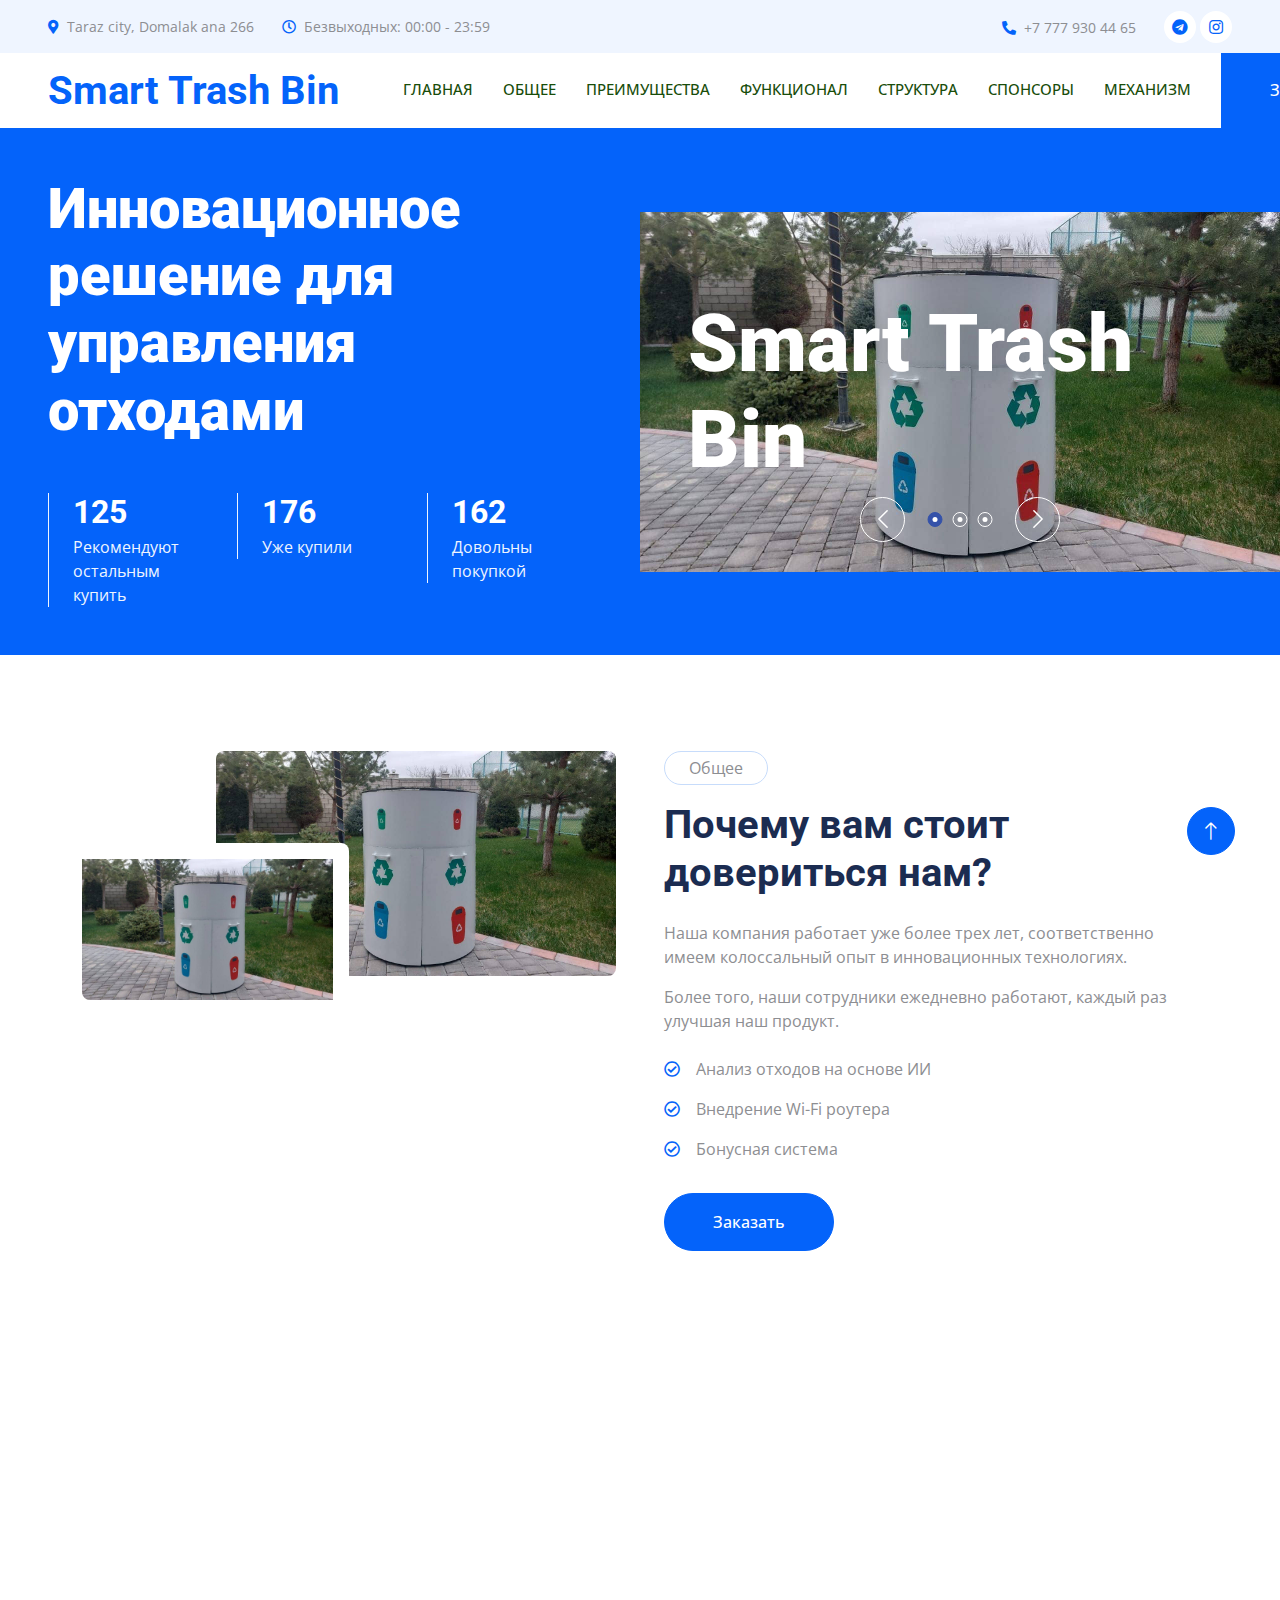
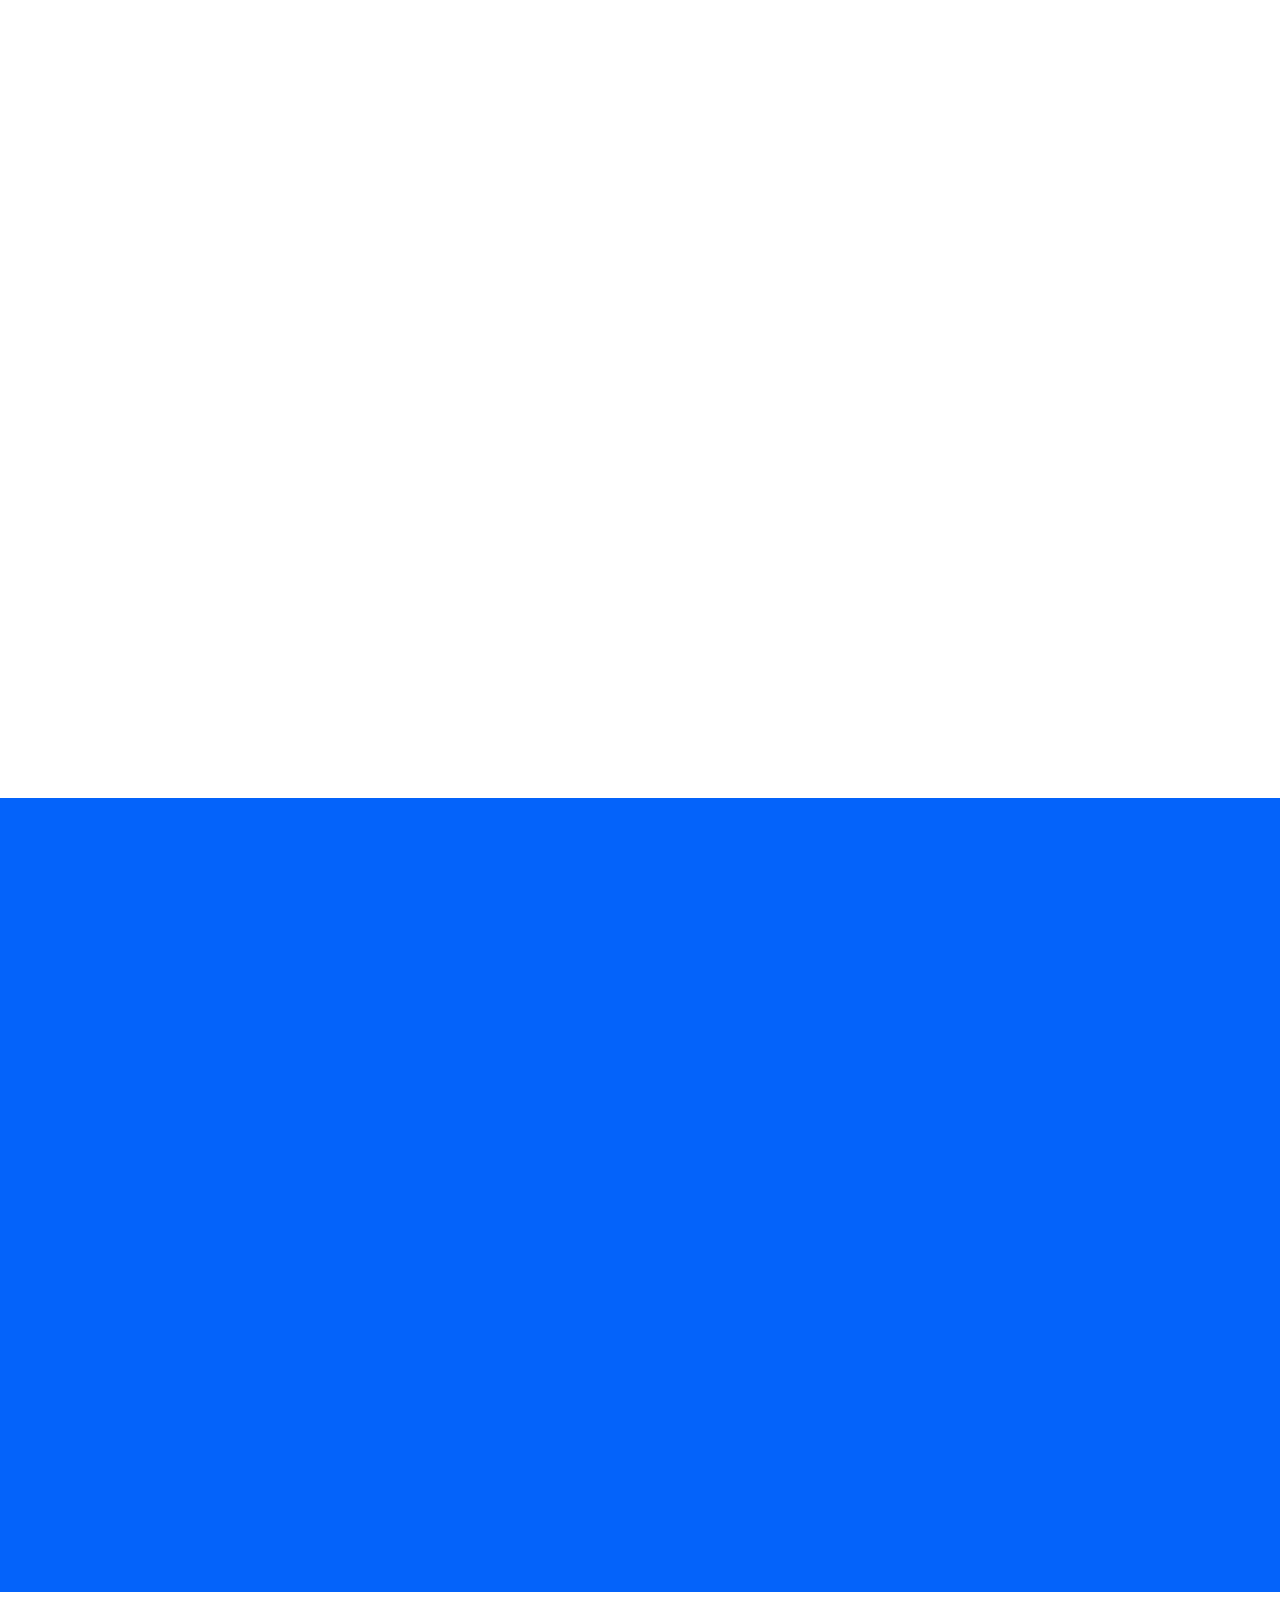
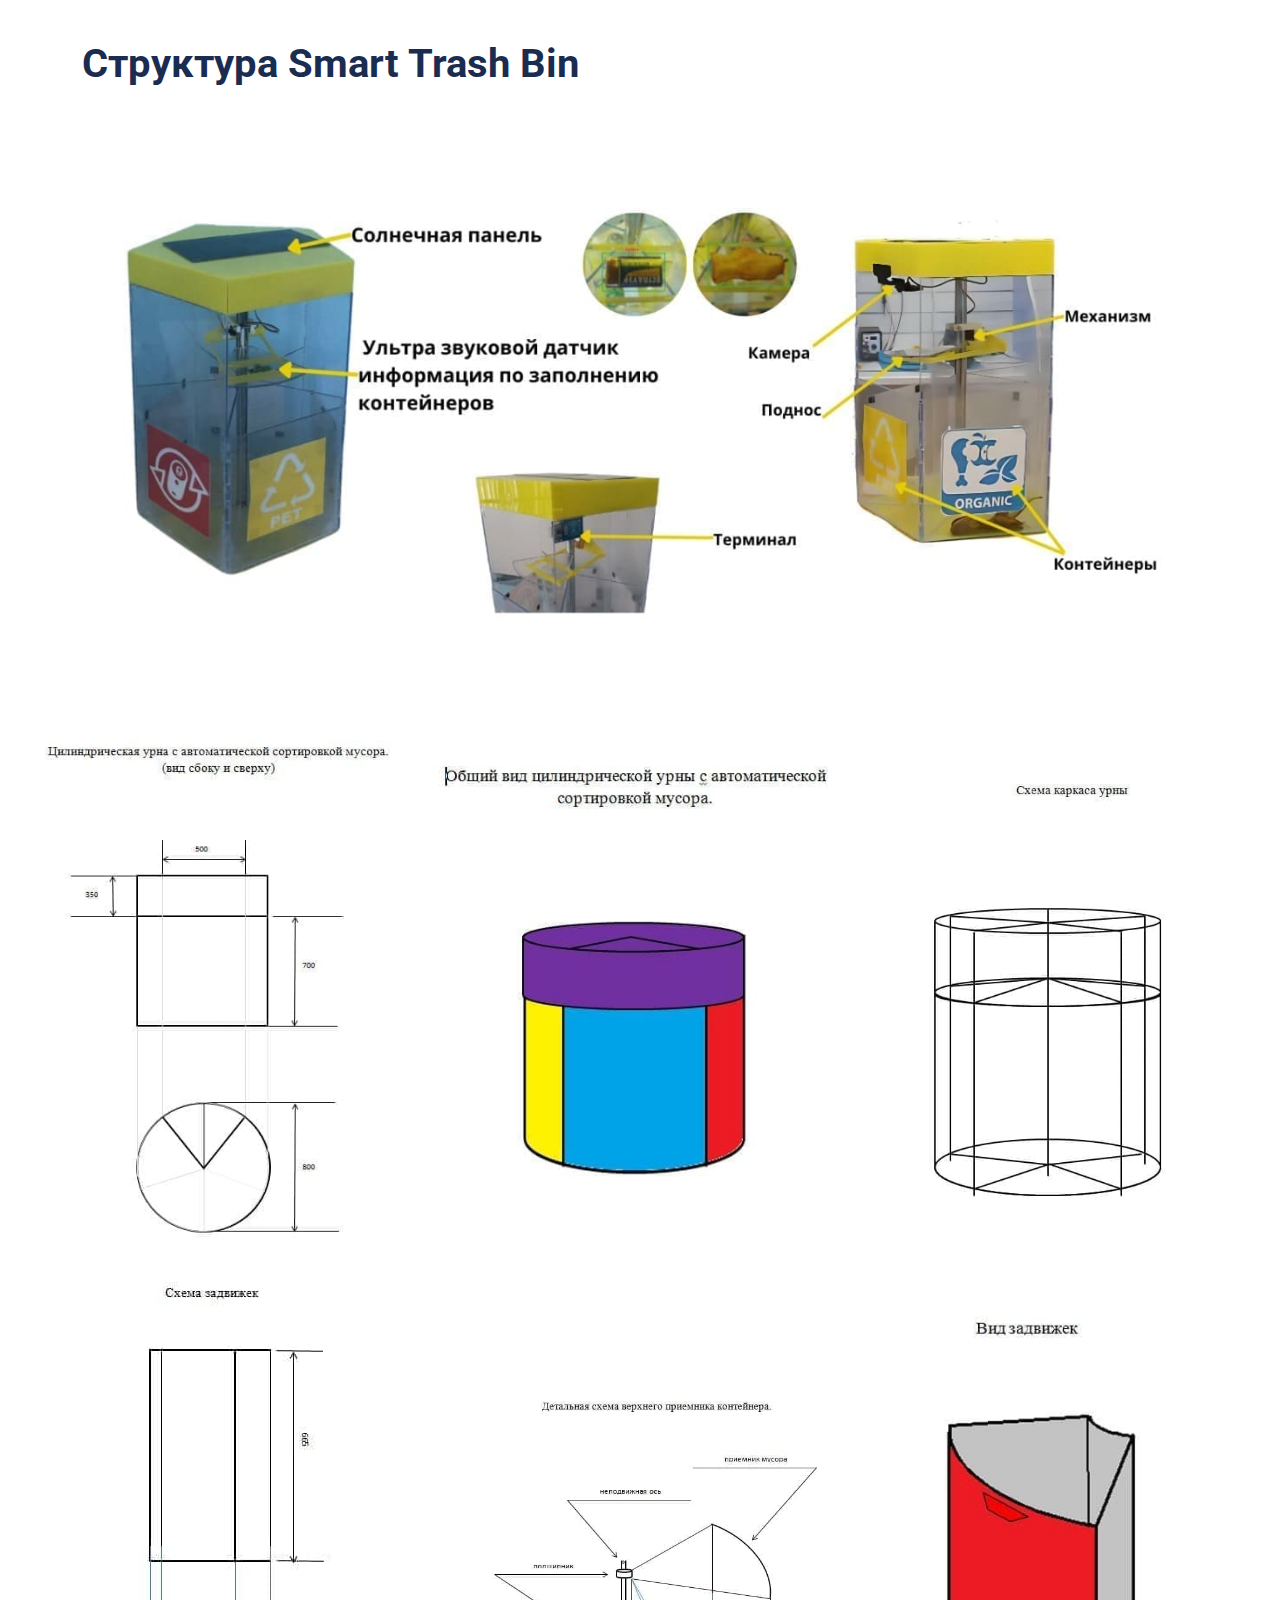
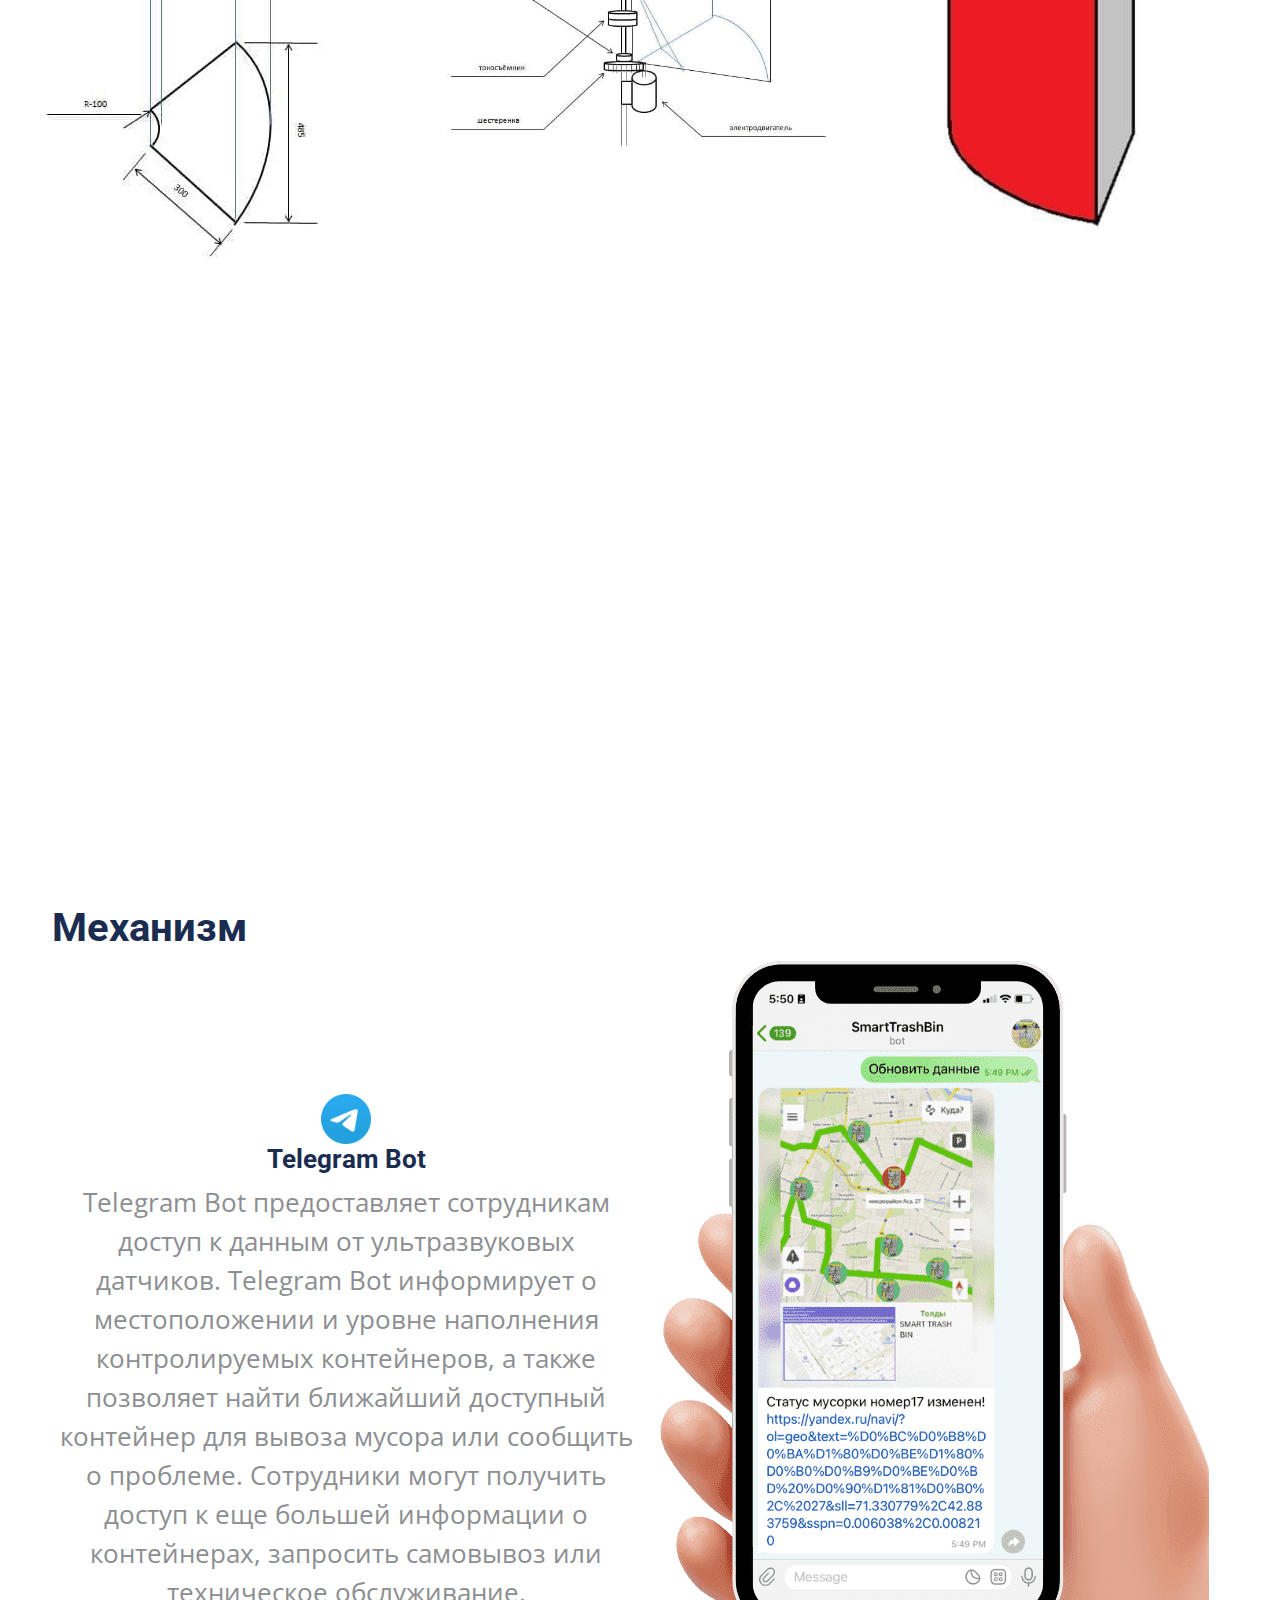
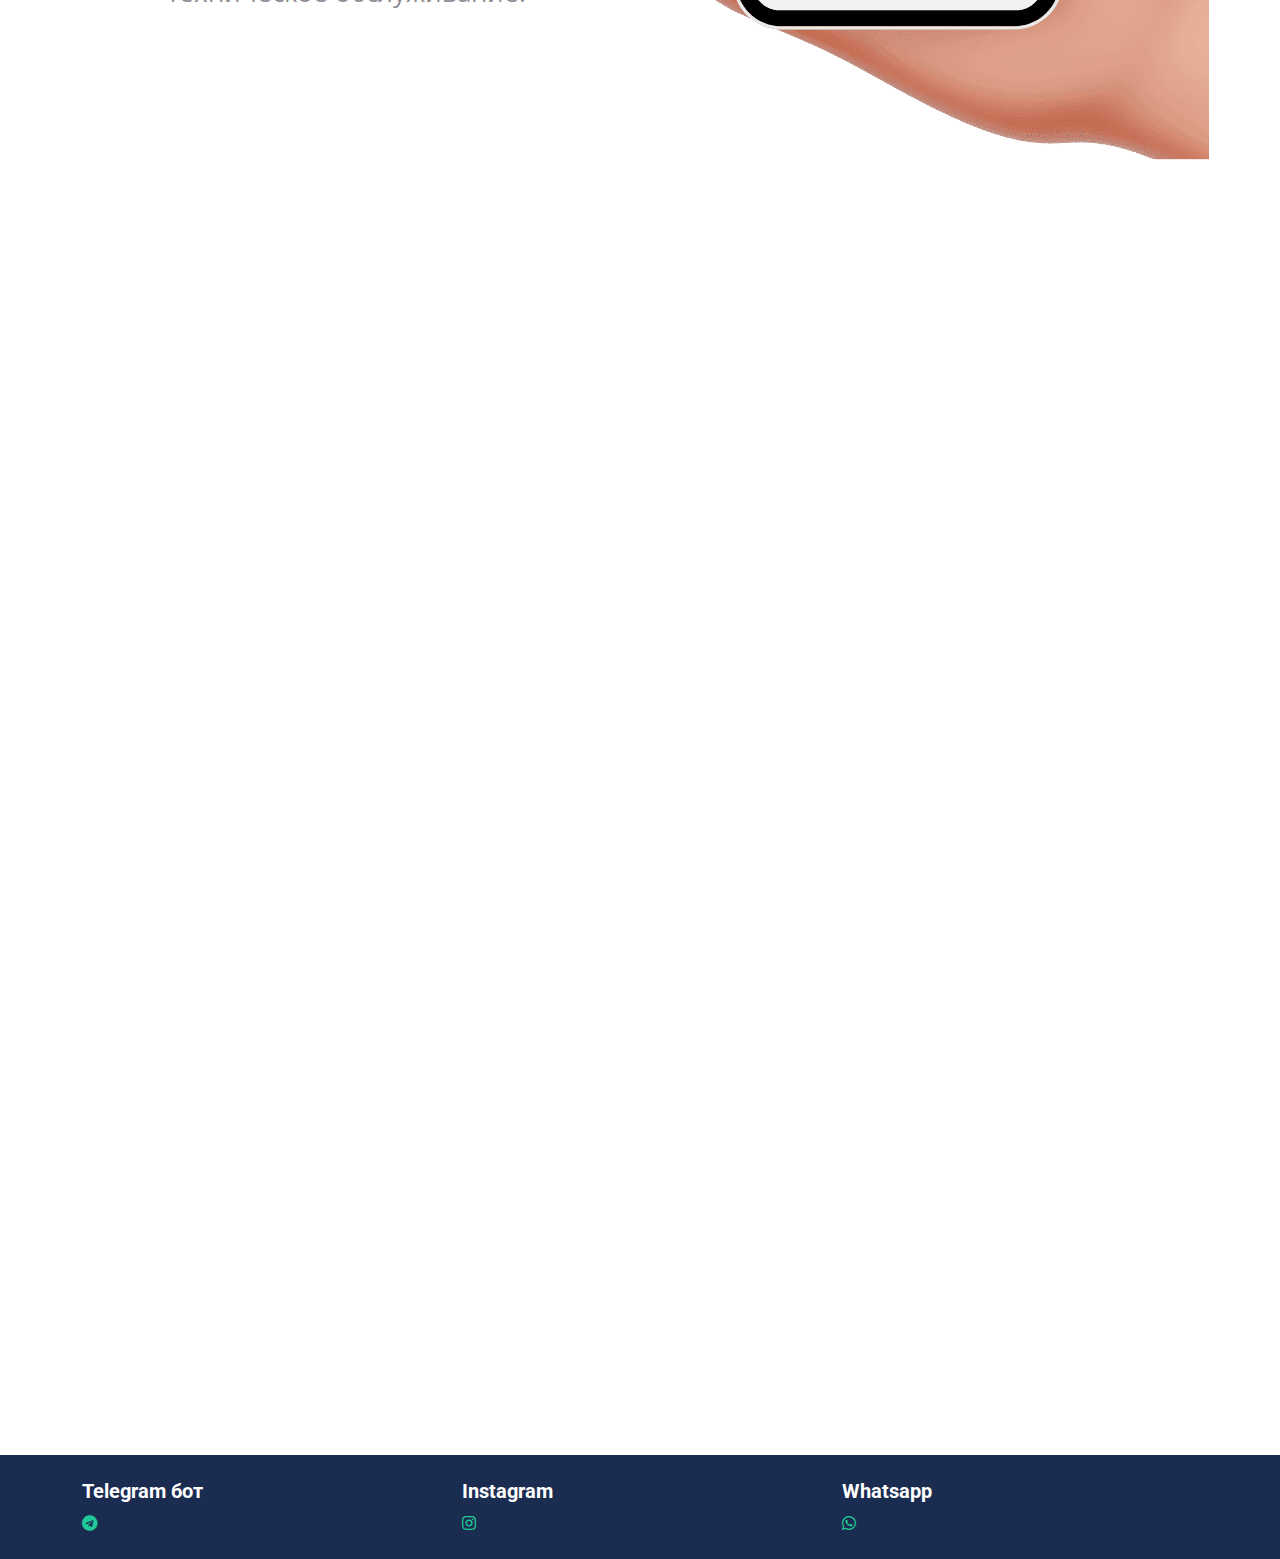
==== index.html @ e3f4c25e "Update index.html" ====
<!DOCTYPE html>
<html lang="en">

<head>
    <meta charset="utf-8">
    <title>Smart Trash Bin</title>
    <meta content="width=device-width, initial-scale=1.0" name="viewport">
    <meta content="" name="keywords">
    <meta content="" name="description">
    <link href="img/logo.png" rel="icon">

    <link rel="preconnect" href="https://fonts.googleapis.com">
    <link rel="preconnect" href="https://fonts.gstatic.com" crossorigin>
    <link href="https://fonts.googleapis.com/css2?family=Open+Sans:wght@400;500&family=Roboto:wght@500;700;900&display=swap" rel="stylesheet"> 
    <link href="https://cdnjs.cloudflare.com/ajax/libs/font-awesome/5.10.0/css/all.min.css" rel="stylesheet">
    <link href="https://cdn.jsdelivr.net/npm/bootstrap-icons@1.4.1/font/bootstrap-icons.css" rel="stylesheet">
    <link href="lib/animate/animate.min.css" rel="stylesheet">
    <link href="lib/owlcarousel/assets/owl.carousel.min.css" rel="stylesheet">
    <link href="lib/tempusdominus/css/tempusdominus-bootstrap-4.min.css" rel="stylesheet" />
    <link href="css/bootstrap.min.css" rel="stylesheet">

    <link href="css/style.css" rel="stylesheet">
</head>

<body>
    <div id="spinner" class="show bg-white position-fixed translate-middle w-100 vh-100 top-50 start-50 d-flex align-items-center justify-content-center">
        <div class="spinner-grow text-primary" style="width: 3rem; height: 3rem;" role="status">
            <span class="sr-only">Loading...</span>
        </div>
    </div>


    <div class="container-fluid bg-light p-0 wow fadeIn" data-wow-delay="0.1s">
        <div class="row gx-0 d-none d-lg-flex">
            <div class="col-lg-7 px-5 text-start">
                <div class="h-100 d-inline-flex align-items-center py-3 me-4">
                    <small class="fa fa-map-marker-alt text-primary me-2"></small>
                    <small>Taraz city, Domalak ana 266</small>
                </div>
                <div class="h-100 d-inline-flex align-items-center py-3">
                    <small class="far fa-clock text-primary me-2"></small>
                    <small>Безвыходных: 00:00 - 23:59 </small>
                </div>
            </div>
            <div class="col-lg-5 px-5 text-end">
                <div class="h-100 d-inline-flex align-items-center py-3 me-4">
                    <small class="fa fa-phone-alt text-primary me-2"></small>
                    <small>+7 777 930 44 65</small>
                </div>
                <div class="h-100 d-inline-flex align-items-center">
                    <a class="btn btn-sm-square rounded-circle bg-white text-primary me-1" href="https://t.me/SmartBin12_bot"><i class="fab fa-telegram"></i></a>
                    <a class="btn btn-sm-square rounded-circle bg-white text-primary me-0" href="https://www.instagram.com/smart_trash_bin/"><i class="fab fa-instagram"></i></a>
                </div>
            </div>
        </div>
    </div>




    <nav class="navbar navbar-expand-lg bg-white navbar-light sticky-top p-0 wow fadeIn" data-wow-delay="0.1s">
        <a href="index.html" class="navbar-brand d-flex align-items-center px-4 px-lg-5">
            <h1 class="m-0 text-primary">Smart Trash Bin</h1>
        </a>
        <button type="button" class="navbar-toggler me-4" data-bs-toggle="collapse" data-bs-target="#navbarCollapse">
            <span class="navbar-toggler-icon"></span>
        </button>
        <div class="collapse navbar-collapse" id="navbarCollapse">
            <div class="navbar-nav ms-auto p-4 p-lg-0">
                <a href="#main" class="nav-item nav-link">Главная</a>
                <a href="#about" class="nav-item nav-link">Общее</a>
                <a href="#advantages" class="nav-item nav-link">Преимущества</a>
                <a href="#features" class="nav-item nav-link">Функционал</a>
                <a href="#structure" class="nav-item nav-link">Структура</a>
                <a href="#sponsors" class="nav-item nav-link">Спонсоры</a>
                <a href="#mechanism" class="nav-item nav-link">Механизм</a>
            <a href="#zakaz" class="btn btn-primary rounded-0 py-4 px-lg-5 d-none d-lg-block">Заказать<i class="fa fa-arrow-right ms-3"></i></a>
        </div>
    </nav>



    <div class="container-fluid header bg-primary p-0 mb-5"  id="main">
        <div class="row g-0 align-items-center flex-column-reverse flex-lg-row">
            <div class="col-lg-6 p-5 wow fadeIn" data-wow-delay="0.1s">
                <h1 class="display-4 text-white mb-5">Инновационное решение для управления отходами</h1>
                <div class="row g-4">
                    <div class="col-sm-4">
                        <div class="border-start border-light ps-4">
                            <h2 class="text-white mb-1" data-toggle="counter-up">356</h2>
                            <p class="text-light mb-0">Рекомендуют остальным купить</p>
                        </div>
                    </div>
                    <div class="col-sm-4">
                        <div class="border-start border-light ps-4">
                            <h2 class="text-white mb-1" data-toggle="counter-up">503</h2>
                            <p class="text-light mb-0">Уже купили</p>
                        </div>
                    </div>
                    <div class="col-sm-4">
                        <div class="border-start border-light ps-4">
                            <h2 class="text-white mb-1" data-toggle="counter-up">462</h2>
                            <p class="text-light mb-0">Довольны покупкой</p>
                        </div>
                    </div>
                </div>
            </div>
            <div class="col-lg-6 wow fadeIn" data-wow-delay="0.5s">
                <div class="owl-carousel header-carousel">
                    <div class="owl-carousel-item position-relative">
                        <img class="img-fluid" src="img/img2.jpeg" alt="">
                        <div class="owl-carousel-text">
                            <h1 class="display-1 text-white mb-0">Smart Trash Bin</h1>
                        </div>
                    </div>
                    <div class="owl-carousel-item position-relative">
                        <img class="img-fluid" src="img/img2.jpeg" alt="">
                        <div class="owl-carousel-text">
                            <h1 class="display-1 text-white mb-0">Smart Trash Bin</h1>
                        </div>
                    </div>
                    <div class="owl-carousel-item position-relative">
                        <img class="img-fluid" src="img/img2.jpeg" alt="">
                        <div class="owl-carousel-text">
                            <h1 class="display-1 text-white mb-0">Smart Trash Bin</h1>
                        </div>
                    </div>
                </div>
            </div>
        </div>
    </div>




    <div class="container-xxl py-5" id="about">
        <div class="container">
            <div class="row g-5">
                <div class="col-lg-6 wow fadeIn" data-wow-delay="0.1s">
                    <div class="d-flex flex-column">
                        <img class="img-fluid rounded w-75 align-self-end" src="img/img2.jpeg" alt="">
                        <img class="img-fluid rounded w-50 bg-white pt-3 pe-3" src="img/img2.jpeg" alt="" style="margin-top: -25%;">
                    </div>
                </div>
                <div class="col-lg-6 wow fadeIn" data-wow-delay="0.5s">
                    <p class="d-inline-block border rounded-pill py-1 px-4">Общее</p>
                    <h1 class="mb-4">Почему вам стоит довериться нам?</h1>
                    <p>Наша компания работает уже более трех лет, соответственно имеем колоссальный опыт в инновационных технологиях.</p>
                    <p class="mb-4">Более того, наши сотрудники ежедневно работают, каждый раз улучшая наш продукт.</p>
                    <p><i class="far fa-check-circle text-primary me-3"></i>Анализ отходов на основе ИИ</p>
                    <p><i class="far fa-check-circle text-primary me-3"></i>Внедрение Wi-Fi роутера</p>
                    <p><i class="far fa-check-circle text-primary me-3"></i>Бонусная система</p>
                    <a class="btn btn-primary rounded-pill py-3 px-5 mt-3" href="#zakaz">Заказать</a>
                </div>
            </div>
        </div>
    </div>




    <div class="container-xxl py-5" id="advantages">
        <div class="container">
            <div class="text-center mx-auto mb-5 wow fadeInUp" data-wow-delay="0.1s" style="max-width: 600px;">
                <p class="d-inline-block border rounded-pill py-1 px-4">Наши Преимущества</p>
                <h1>Преимущества</h1>
            </div>
            <div class="row g-4">
                <div class="col-lg-4 col-md-6 wow fadeInUp" data-wow-delay="0.1s">
                    <div class="service-item bg-light rounded h-100 p-5">
                        <div class="d-inline-flex align-items-center justify-content-center bg-white rounded-circle mb-4" style="width: 65px; height: 65px;">
                            <i class="fas fa-tree"></i>
                        </div>
                        <h4 class="mb-3">Экологичность</h4>
                        <p class="mb-4">Smart Trash Bin служит для очистки населенных пунктов от отходов, сохраняя нашу драгоценную экологию.</p>
                        <a class="btn" href="#zakaz"><i class="fa fa-plus text-primary me-3"></i>Узнать</a>
                    </div>
                </div>
                <div class="col-lg-4 col-md-6 wow fadeInUp" data-wow-delay="0.3s">
                    <div class="service-item bg-light rounded h-100 p-5">
                        <div class="d-inline-flex align-items-center justify-content-center bg-white rounded-circle mb-4" style="width: 65px; height: 65px;">
                            <i class="fa fa-x-ray text-primary fs-4"></i>
                        </div>
                        <h4 class="mb-3">Автоматическая переработка</h4>
                        <p class="mb-4">Smart Trash Bin автоматически сортирует отходы и распределяет по контейнерам.</p>
                        <a class="btn" href="#zakaz"><i class="fa fa-plus text-primary me-3"></i>Узнать</a>
                    </div>
                </div>
                <div class="col-lg-4 col-md-6 wow fadeInUp" data-wow-delay="0.5s">
                    <div class="service-item bg-light rounded h-100 p-5">
                        <div class="d-inline-flex align-items-center justify-content-center bg-white rounded-circle mb-4" style="width: 65px; height: 65px;">
                            <i class="fa fa-brain text-primary fs-4"></i>
                        </div>
                        <h4 class="mb-3">Умный мониторинг</h4>
                        <p class="mb-4">Программа отображает положение Smart Trash Bin в настоящее время</p>
                        <a class="btn" href="#zakaz"><i class="fa fa-plus text-primary me-3"></i>Узнать</a>
                    </div>
                </div>
                <div class="col-lg-4 col-md-6 wow fadeInUp" data-wow-delay="0.1s">
                    <div class="service-item bg-light rounded h-100 p-5">
                        <div class="d-inline-flex align-items-center justify-content-center bg-white rounded-circle mb-4" style="width: 65px; height: 65px;">
                            <i class="fas fa-piggy-bank"></i>
                        </div>
                        <h4 class="mb-3">Бонусная система</h4>
                        <p class="mb-4">При использовании специальной программы пользователи будут получать бонусы на их реальный счет.</p>
                        <a class="btn" href="#zakaz"><i class="fa fa-plus text-primary me-3"></i>Узнать</a>
                    </div>
                </div>
                <div class="col-lg-4 col-md-6 wow fadeInUp" data-wow-delay="0.3s">
                    <div class="service-item bg-light rounded h-100 p-5">
                        <div class="d-inline-flex align-items-center justify-content-center bg-white rounded-circle mb-4" style="width: 65px; height: 65px;">
                            <i class="fas fa-cube"></i>
                        </div>
                        <h4 class="mb-3">Вместительность</h4>
                        <p class="mb-4">Smart Trash Bin большой обьем, то есть большая вместительность.</p>
                        <a class="btn" href="#zakaz"><i class="fa fa-plus text-primary me-3"></i>Узнать</a>
                    </div>
                </div>
                <div class="col-lg-4 col-md-6 wow fadeInUp" data-wow-delay="0.5s">
                    <div class="service-item bg-light rounded h-100 p-5">
                        <div class="d-inline-flex align-items-center justify-content-center bg-white rounded-circle mb-4" style="width: 65px; height: 65px;">
                            <i class="fa fa-vials text-primary fs-4"></i>
                        </div>
                        <h4 class="mb-3">Универсальность</h4>
                        <p class="mb-4">Smart Trash Bin за счет своих датчиков способен определять шесть основных вида мусора</p>
                        <a class="btn" href="#zakaz"><i class="fa fa-plus text-primary me-3"></i>Узнать</a>
                    </div>
                </div>
            </div>
        </div>
    </div>



    <div class="container-fluid bg-primary overflow-hidden my-5 px-lg-0" id="features">
        <div class="container feature px-lg-0">
            <div class="row g-0 mx-lg-0">
                <div class="col-lg-6 feature-text py-5 wow fadeIn" data-wow-delay="0.1s">
                    <div class="p-lg-5 ps-lg-0">
                        <p class="d-inline-block border rounded-pill text-light py-1 px-4">Функционал</p>
                        <h1 class="text-white mb-4">Почему стоит выбирать нас?</h1>
                        <p class="text-white mb-4 pb-2">МЫ предлагаем такие функции, как сортировку мусора и мониторинг в
                            реальном времени, что делает его идеальным выбором для современных и
                            устойчивых потребностей в утилизации отходов.</p>
                        <div class="row g-4">
                            <div class="col-6">
                                <div class="d-flex align-items-center">
                                    <div class="d-flex flex-shrink-0 align-items-center justify-content-center rounded-circle bg-light" style="width: 55px; height: 55px;">
                                        <i class="fa fa-user-md text-primary"></i>
                                    </div>
                                    <div class="ms-4">
                                        <p class="text-white mb-2">Сортировка на основе ИИ</p>
                                        <h5 class="text-white mb-0">Высокое качество сортировки</h5>
                                    </div>
                                </div>
                            </div>
                            <div class="col-6">
                                <div class="d-flex align-items-center">
                                    <div class="d-flex flex-shrink-0 align-items-center justify-content-center rounded-circle bg-light" style="width: 55px; height: 55px;">
                                        <i class="fa fa-check text-primary"></i>
                                    </div>
                                    <div class="ms-4">
                                        <p class="text-white mb-2">Высокое качество</p>
                                        <h5 class="text-white mb-0">Поддержка</h5>
                                    </div>
                                </div>
                            </div>
                            <div class="col-6">
                                <div class="d-flex align-items-center">
                                    <div class="d-flex flex-shrink-0 align-items-center justify-content-center rounded-circle bg-light" style="width: 55px; height: 55px;">
                                        <i class="fa fa-comment-medical text-primary"></i>
                                    </div>
                                    <div class="ms-4">
                                        <p class="text-white mb-2">Просмотр маршрута и заполненности корзин</p>
                                        <h5 class="text-white mb-0">Отслеживание положения Smart Trash Bin </h5>
                                    </div>
                                </div>
                            </div>
                            <div class="col-6">
                                <div class="d-flex align-items-center">
                                    <div class="d-flex flex-shrink-0 align-items-center justify-content-center rounded-circle bg-light" style="width: 55px; height: 55px;">
                                        <i class="fa fa-headphones text-primary"></i>
                                    </div>
                                    <div class="ms-4">
                                        <p class="text-white mb-2">24 часа в сутки </p>
                                        <h5 class="text-white mb-0">Поддержка<h5>
                                    </div>
                                </div>
                            </div>
                        </div>
                    </div>
                </div>
                <div class="col-lg-6 pe-lg-0 wow fadeIn" data-wow-delay="0.5s" style="min-height: 400px;">
                    <div class="position-relative h-100">
                        <img class="position-absolute img-fluid w-100 h-100" src="img/wifi.png" style="object-fit: cover;" alt="">
                    </div>
                </div>
            </div>
        </div>
    </div>

    <section class="sec-05" id="structure">
        <div class="container">
          <h1>Структура Smart Trash Bin</h1>
          <div class="row">
            <div class="col">
              <img src="img/12.jpeg" class="img-fluid" alt="Структура Smart Trash Bin">
            </div>
          </div>
        </div>
      </section>

    <div class="table-container">
    <table class="image-table">
        <tbody>
            <tr>
                <td class="image-cell">
                    <img src="img/structure1.jpg" class="table-image">
                </td>
                <td class="image-cell">
                    <img src="img/structure2.jpg" class="table-image">
                </td>
                <td class="image-cell">
                    <img src="img/structure3.jpg" class="table-image">
                </td>
            </tr>
            <tr>
                <td class="image-cell">
                    <img src="img/structure4.jpg" class="table-image">
                </td>
                <td class="image-cell">
                    <img src="img/structure5.jpg" class="table-image">
                </td>
                <td class="image-cell">
                    <img src="img/structure6.jpg" class="table-image">
                </td>
            </tr>
        </tbody>
    </table>
    </div>



    <div class="container-xxl py-5" id="sponsors">
        <div class="container">
            <div class="text-center mx-auto mb-5 wow fadeInUp" data-wow-delay="0.1s" style="max-width: 600px;">
                <p class="d-inline-block border rounded-pill py-1 px-4">спонсоры</p>
                <h1>Наши спонсоры</h1>
            </div>
            <div class="row g-4">
                <div class="col-lg-3 col-md-6 wow fadeInUp" data-wow-delay="0.1s">
                    <div class="team-item position-relative rounded overflow-hidden">
                        <div class="overflow-hidden">
                            <img class="img-fluid" src="img/sponsor1.png" alt="">
                        </div>
                        <div class="team-text bg-light text-center p-4">
                            <h5>Centrecredit</h5>
                            <p class="text-primary">sponsor</p>
                            <div class="team-social text-center">

                            </div>
                        </div>
                    </div>
                </div>
                <div class="col-lg-3 col-md-6 wow fadeInUp" data-wow-delay="0.3s">
                    <div class="team-item position-relative rounded overflow-hidden">
                        <div class="overflow-hidden">
                            <img class="img-fluid" src="img/sponsor2.png" alt="">
                        </div>
                        <div class="team-text bg-light text-center p-4">
                            <h5>UNESKO</h5>
                            <p class="text-primary">sponsor</p>
                            <div class="team-social text-center">

                            </div>
                        </div>
                    </div>
                </div>
                <div class="col-lg-3 col-md-6 wow fadeInUp" data-wow-delay="0.5s">
                    <div class="team-item position-relative rounded overflow-hidden">
                        <div class="overflow-hidden">
                            <img class="img-fluid fit-content" src="img/sponsor3.jpeg"   alt="">
                        </div>
                        <div class="team-text bg-light text-center p-4">
                            <h5>Turaqty jol</h5>
                            <p class="text-primary">sponsor</p>
                            <div class="team-social text-center">

                            </div>
                        </div>
                    </div>
                </div>
                <div class="col-lg-3 col-md-6 wow fadeInUp" data-wow-delay="0.7s">
                    <div class="team-item position-relative rounded overflow-hidden">
                        <div class="overflow-hidden">
                            <img class="img-fluid" src="img/sponsor4.png" alt="">
                        </div>
                        <div class="team-text bg-light text-center p-4">
                            <h5>Kazakhstan</h5>
                            <p class="text-primary">main sponsor</p>
                            <div class="team-social text-center">

                            </div>
                        </div>
                    </div>
                </div>
            </div>
        </div>
    </div>

    <section class="sec-07" id="mechanism">
    <div class="container">
        <h1>Механизм</h1>
        <table>
            <tbody>
                <tr>
                    <td>
                        <img src="img/telegram.png" class="telegram-icon">
                        <h3>Telegram Bot</h3>
                        <p class="p-text">Telegram Bot предоставляет сотрудникам доступ к данным от ультразвуковых датчиков. Telegram Bot информирует о местоположении и уровне наполнения контролируемых контейнеров, а также позволяет найти ближайший доступный контейнер для вывоза мусора или сообщить о проблеме. Сотрудники могут получить доступ к еще большей информации о контейнерах, запросить самовывоз или техническое обслуживание.</p>
                    </td>
                    <td>
                        <img src="img/phone_telegram.png">
                    </td>
                </tr>
            </tbody>
        </table>
    </div>
</section>


    <div class="container-xxl py-5" id="zakaz">
        <div class="container">
            <div class="row g-5">
                <div class="col-lg-6 wow fadeInUp" data-wow-delay="0.1s">
                    <p class="d-inline-block border rounded-pill py-1 px-4">Заказ</p>
                    <h1 class="mb-4">Закажите наш товар</h1>
                    <p class="mb-4">Мы работаем круглосуточно , ваш заказ моментално обработается и сформируется в течении одного рабочего дня. МЫ готовы доставить наш продукт в любоую точку Казахстана !</p>
                    <div class="bg-light rounded d-flex align-items-center p-5 mb-4">
                        <div class="d-flex flex-shrink-0 align-items-center justify-content-center rounded-circle bg-white" style="width: 55px; height: 55px;">
                            <i class="fa fa-phone-alt text-primary"></i>
                        </div>
                        <div class="ms-4">
                            <p class="mb-2">Позвоните нам прямо сейчас!</p>
                            <h5 class="mb-0">+7 777 930 4465</h5>
                        </div>
                    </div>
                    <div class="bg-light rounded d-flex align-items-center p-5 mb-4">
                        <div class="d-flex flex-shrink-0 align-items-center justify-content-center rounded-circle bg-white" style="width: 55px; height: 55px;">
                            <i class="fa fa-envelope-open text-primary"></i>
                        </div>
                        <div class="ms-4">
                            <p class="mb-2">Напишите нам прямо сейчас!</p>
                            <h5 class="mb-0">zhumakadyrs</br>@gmail.com</h5>
                        </div>
                    </div>
                </div>
                <div class="col-lg-6 wow fadeInUp" data-wow-delay="0.5s">
                    <div class="bg-light rounded h-100 d-flex align-items-center p-5">
                        <form action="https://formspree.io/f/mpzvkloq"
  method="POST">
                            <div class="row g-3">
                                <div class="col-12 col-sm-6">
                                    <input type="text" class="form-control border-0" name="name" required placeholder="Ваше Имя" style="height: 55px;">
                                </div>
                                <div class="col-12 col-sm-6">
                                    <input type="email" class="form-control border-0" name="email" placeholder="Ваша Почта" style="height: 55px;">
                                </div>
                                <div class="col-12 col-sm-6">
                                    <input type="text" class="form-control border-0" name="tel" required placeholder="Ваш Номер Телефона" style="height: 55px;">
                                </div>
                                <div class="col-12 col-sm-6">
                                    <select class="form-select border-0" name="city" style="height: 55px;">
                                        <option selected>Тараз</option>
                                        <option value="Алматы">Алматы</option>
                                        <option value="Астана">Астана</option>
                                        <option value="ШЫмкент">Шымкент</option>
                                    </select>
                                </div>
                                <div class="col-12">
                                    <textarea class="form-control border-0" rows="5" name="text" required placeholder="Ваши особые пожелания"></textarea>
                                </div>
                                <div class="col-12">
                                    <button class="btn btn-primary w-100 py-3" type="submit">Заказать</button>
                                </div>
                            </div>
                        </form>
                    </div>
                </div>
            </div>
        </div>
    </div>




    <div class="container-xxl py-5">
        <div class="container">
            <div class="text-center mx-auto mb-5 wow fadeInUp" data-wow-delay="0.1s" style="max-width: 600px;">
                <p class="d-inline-block border rounded-pill py-1 px-4">Мнения</p>
                <h1>Что говорит общество?</h1>
            </div>
            <div class="owl-carousel testimonial-carousel wow fadeInUp" data-wow-delay="0.1s">
                <div class="testimonial-item text-center">
                    <img class="img-fluid bg-light rounded-circle p-2 mx-auto mb-4" src="img/clien1.png" style="width: 100px; height: 100px;">
                    <div class="testimonial-text rounded text-center p-4" style="color: white;">«Трудно улучшить окружающую среду и экономику, если мы не займемся серьезной сортировкой отходов»</p>
                        <h5 class="mb-1">Шапағат</h5>
                        <p>
                        <span class="fst-italic">Эколог</span>
                    </div>
                </div>
                <div class="testimonial-item text-center">
                    <img class="img-fluid bg-light rounded-circle p-2 mx-auto mb-4" src="img/client2.png" style="width: 100px; height: 100px;">
                    <div class="testimonial-text rounded text-center p-4">
                        <p>«Людям необходимо вкладывать свое личное время и деньги в правильную утилизацию отходов».
</p>
                        <h5 class="mb-1">Анна Ростова</h5>
                        <span class="fst-italic">Эко-активист</span>
                    </div>
                </div>
                <div class="testimonial-item text-center">
                    <img class="img-fluid bg-light rounded-circle p-2 mx-auto mb-4" src="img/client3.png" style="width: 100px; height: 100px;">
                    <div class="testimonial-text rounded text-center p-4">
                        <p>«Большая часть бумаги попадает в мусор, смешивается с другими отходами и становится непригодной для переработки».</p>
                        <h5 class="mb-1">Абзал Амиров</h5>
                        <span class="fst-italic">Предпрениматель</span>
                    </div>
                </div>
                <div class="testimonial-item text-center">
                    <img class="img-fluid bg-light rounded-circle p-2 mx-auto mb-4" src="img/client4.png" style="width: 100px; height: 100px;">
                    <div class="testimonial-text rounded text-center p-4">
                        <p>"Слишком большой налог на отходы,
  клиенты не смотрят на поля сортировки"</p>
                        <h5 class="mb-1">Аскар Науатов</h5>
                        <span class="fst-italic">Предпрениматель</span>
                    </div>
                </div>
                <div class="testimonial-item text-center">
                    <img class="img-fluid bg-light rounded-circle p-2 mx-auto mb-4" src="img/client5.png" style="width: 100px; height: 100px;">
                    <div class="testimonial-text rounded text-center p-4">
                        <p>«Все зарабатывают на переработке отходов, кроме потребителя»</p>
                        <h5 class="mb-1">Юлия Леонидовна</h5>
                        <span class="fst-italic">Житель</span>
                    </div>
                </div>
            </div>
        </div>
    </div>




    <footer class="bg-dark text-white py-4">
    <div class="container">
        <div class="row">
            <div class="col-md-4">
                <h5 style="color: white;">Telegram бот</h5>
                <a href="https://t.me/SmartBin12_bot" target="_blank">
                    <i class="fab fa-telegram"></i>
                </a>
            </div>
            <div class="col-md-4">
                <h5 style="color: white;">Instagram</h5>
                <a href="https://www.instagram.com/smart_trash_bin/" target="_blank">
                    <i class="fab fa-instagram"></i>
                </a>
            </div>
            <div class="col-md-4">
                <h5 style="color: white;">Whatsapp</h5>
                <a href="https://wa.me/77779304465" target="_blank">
                    <i class="fab fa-whatsapp"></i>
                </a>
            </div>
        </div>
    </div>
</footer>





    <a href="#main" class="btn btn-lg btn-primary btn-lg-square rounded-circle back-to-top"><i class="bi bi-arrow-up"></i></a>



    <script src="https://code.jquery.com/jquery-3.4.1.min.js"></script>
    <script src="https://cdn.jsdelivr.net/npm/bootstrap@5.0.0/dist/js/bootstrap.bundle.min.js"></script>
    <script src="lib/wow/wow.min.js"></script>
    <script src="lib/easing/easing.min.js"></script>
    <script src="lib/waypoints/waypoints.min.js"></script>
    <script src="lib/counterup/counterup.min.js"></script>
    <script src="lib/owlcarousel/owl.carousel.min.js"></script>
    <script src="lib/tempusdominus/js/moment.min.js"></script>
    <script src="lib/tempusdominus/js/moment-timezone.min.js"></script>
    <script src="lib/tempusdominus/js/tempusdominus-bootstrap-4.min.js"></script>


    <script src="js/main.js"></script>
    <script>
    valueDisplays.forEach((valueDisplay) => {
        let startValue = 0;
        let endValue = parseInt(valueDisplay.getAttribute("data-val"));
        let duration = Math.floor(interval / endValue);
        let counter = setInterval(function(){
            startValue += 1;
            valueDisplay.textContent = startValue;
            if(startValue == endValue){
                clearInterval(counter);
            }
        }, duration);
    })
      </script>
</body>

</html>
---- css/style.css ----
.table-container {
  text-align: center;
}

.image-table {
  width: 100%;
  table-layout: fixed;
  border-collapse: collapse;
}

.table-image {
  max-width: 100%;
  height: auto;
  display: block;
  margin: 0 auto;
}

.image-cell {
  width: 33.33%;
  padding: 5px;
}
.sec-07 {
  width: 100%;
  padding: 50px 0; /* Добавляем отступы для красоты */
}

.sec-07 .container {
  width: 100%;
  max-width: 1200px; /* Примерное значение для максимальной ширины контейнера */
  margin: 0 auto;
}

.sec-07 table {
  width: 100%;
}

.sec-07 td {
  width: 50%; /* Каждая ячейка занимает 50% ширины */
  vertical-align: top; /* Выравниваем содержимое по верхнему краю */
}
.sec-07 td:first-child {
  vertical-align: middle; /* Выравниваем содержимое первой ячейки по середине вертикали */
}

.sec-07 img {
  max-width: 100%;
  height: auto;
  display: block;
  margin: 0 auto;
}

.sec-07 h3,
.sec-07 p {
  text-align: center;
  font-size: 26px;
}
@media screen and (max-width: 320px) {
  .sec-07 h3,
  .sec-07 p {
    font-size: 10px; /* Измените размер шрифта на ваш выбор */
  }
}

/********** Template CSS **********/
:root {
  --primary: #3552a9;
  --light: #eff5ff;
  --dark: #184d0a;
}

.fw-medium {
  font-weight: 500 !important;
}

.fw-bold {
  font-weight: 700 !important;
}

.fw-black {
  font-weight: 900 !important;
}

.back-to-top {
  position: fixed;
  display: none;
  right: 45px;
  bottom: 45px;
  z-index: 99;
}

/*** Spinner ***/
#spinner {
  opacity: 0;
  visibility: hidden;
  transition: opacity 0.5s ease-out, visibility 0s linear 0.5s;
  z-index: 99999;
}

#spinner.show {
  transition: opacity 0.5s ease-out, visibility 0s linear 0s;
  visibility: visible;
  opacity: 1;
}

/*** Button ***/
.btn {
  font-weight: 500;
  transition: 0.5s;
}

.btn.btn-primary,
.btn.btn-secondary {
  color: #ffffff;
}

.btn-square {
  width: 38px;
  height: 38px;
}

.btn-sm-square {
  width: 32px;
  height: 32px;
}

.btn-lg-square {
  width: 48px;
  height: 48px;
}

.btn-square,
.btn-sm-square,
.btn-lg-square {
  padding: 0;
  display: flex;
  align-items: center;
  justify-content: center;
  font-weight: normal;
}

/*** Navbar ***/
.navbar .dropdown-toggle::after {
  border: none;
  content: "\f107";
  font-family: "Font Awesome 5 Free";
  font-weight: 900;
  vertical-align: middle;
  margin-left: 8px;
}

.navbar .navbar-nav .nav-link {
  margin-right: 30px;
  padding: 25px 0;
  color: #ffffff;
  font-size: 15px;
  font-weight: 500;
  text-transform: uppercase;
  outline: none;
}

.navbar .navbar-nav .nav-link:hover,
.navbar .navbar-nav .nav-link.active {
  color: var(--primary);
}

@media (max-width: 991.98px) {
  .navbar .navbar-nav .nav-link {
    margin-right: 0;
    padding: 10px 0;
  }

  .navbar .navbar-nav {
    border-top: 1px solid #eeeeee;
  }
}

.navbar .navbar-brand,
.navbar a.btn {
  height: 75px;
}

.navbar .navbar-nav .nav-link {
  color: var(--dark);
  font-weight: 500;
}

.navbar.sticky-top {
  top: -100px;
  transition: 0.5s;
}

@media (min-width: 992px) {
  .navbar .nav-item .dropdown-menu {
    display: block;
    border: none;
    margin-top: 0;
    top: 150%;
    opacity: 0;
    visibility: hidden;
    transition: 0.5s;
  }

  .navbar .nav-item:hover .dropdown-menu {
    top: 100%;
    visibility: visible;
    transition: 0.5s;
    opacity: 1;
  }
}

/*** Header ***/
.header-carousel .owl-carousel-text {
  position: absolute;
  width: 100%;
  height: 100%;
  padding: 3rem;
  top: 0;
  left: 0;
  display: flex;
  align-items: center;
  justify-content: center;
  text-shadow: 0 0 30px rgba(0, 0, 0, 0.1);
}

.header-carousel .owl-nav {
  position: absolute;
  width: 200px;
  height: 45px;
  bottom: 30px;
  left: 50%;
  transform: translateX(-50%);
  display: flex;
  justify-content: space-between;
}

.header-carousel .owl-nav .owl-prev,
.header-carousel .owl-nav .owl-next {
  width: 45px;
  height: 45px;
  display: flex;
  align-items: center;
  justify-content: center;
  color: #ffffff;
  background: transparent;
  border: 1px solid #ffffff;
  border-radius: 45px;
  font-size: 22px;
  transition: 0.5s;
}

.header-carousel .owl-nav .owl-prev:hover,
.header-carousel .owl-nav .owl-next:hover {
  background: var(--primary);
  border-color: var(--primary);
}

.header-carousel .owl-dots {
  position: absolute;
  height: 45px;
  bottom: 30px;
  left: 50%;
  transform: translateX(-50%);
  display: flex;
  align-items: center;
  justify-content: center;
}

.header-carousel .owl-dot {
  position: relative;
  display: inline-block;
  margin: 0 5px;
  width: 15px;
  height: 15px;
  background: transparent;
  border: 1px solid #ffffff;
  border-radius: 15px;
  transition: 0.5s;
}

.header-carousel .owl-dot::after {
  position: absolute;
  content: "";
  width: 5px;
  height: 5px;
  top: 4px;
  left: 4px;
  background: #ffffff;
  border-radius: 5px;
}

.header-carousel .owl-dot.active {
  background: var(--primary);
  border-color: var(--primary);
}

.page-header {
  background: url(../img/header-page.jpg) top center no-repeat;
  background-size: cover;
  text-shadow: 0 0 30px rgba(0, 0, 0, 0.1);
}

.breadcrumb-item + .breadcrumb-item::before {
  color: var(--light);
}

/*** Service ***/
.service-item {
  transition: 0.5s;
}

.service-item:hover {
  margin-top: -10px;
  box-shadow: 0 0.5rem 1.5rem rgba(0, 0, 0, 0.08);
}

.service-item .btn {
  width: 40px;
  height: 40px;
  display: inline-flex;
  align-items: center;
  background: #ffffff;
  border-radius: 40px;
  white-space: nowrap;
  overflow: hidden;
  transition: 0.5s;
}

.service-item:hover .btn {
  width: 140px;
}

/*** Feature ***/
@media (min-width: 992px) {
  .container.feature {
    max-width: 100% !important;
  }

  .feature-text {
    padding-left: calc(((100% - 960px) / 2) + 0.75rem);
  }
}

@media (min-width: 1200px) {
  .feature-text {
    padding-left: calc(((100% - 1140px) / 2) + 0.75rem);
  }
}

@media (min-width: 1400px) {
  .feature-text {
    padding-left: calc(((100% - 1320px) / 2) + 0.75rem);
  }
}

/*** Blueprints ***/

@media only screen and (max-width: 600px) {
  .table-container {
    display: block;
  }
  .image-cell {
    width: 100%;
  }
}
.telegram-icon {
  width: 50px; /* Устанавливаем желаемый размер иконки */
  margin: 0 auto;
}

/*** Team ***/
.team-item img {
  position: relative;
  top: 0;
  transition: 0.5s;
}

.team-item:hover img {
  top: -30px;
}

.team-item .team-text {
  position: relative;
  height: 100px;
  transition: 0.5s;
}

.team-item:hover .team-text {
  margin-top: -60px;
  height: 160px;
}

.team-item .team-text .team-social {
  opacity: 0;
  transition: 0.5s;
}

.team-item:hover .team-text .team-social {
  opacity: 1;
}

.team-item .team-social .btn {
  display: inline-flex;
  color: var(--primary);
  background: #ffffff;
  border-radius: 40px;
}

.team-item .team-social .btn:hover {
  color: #ffffff;
  background: var(--primary);
}

/*** Appointment ***/
.bootstrap-datetimepicker-widget.bottom {
  top: auto !important;
}

.bootstrap-datetimepicker-widget .table * {
  border-bottom-width: 0px;
}

.bootstrap-datetimepicker-widget .table th {
  font-weight: 500;
}

.bootstrap-datetimepicker-widget.dropdown-menu {
  padding: 10px;
  border-radius: 2px;
}

.bootstrap-datetimepicker-widget table td.active,
.bootstrap-datetimepicker-widget table td.active:hover {
  background: var(--primary);
}

.bootstrap-datetimepicker-widget table td.today::before {
  border-bottom-color: var(--primary);
}

/*** Testimonial ***/
.testimonial-carousel::before {
  position: absolute;
  content: "";
  top: 0;
  left: 0;
  height: 100%;
  width: 0;
  background: linear-gradient(
    to right,
    rgba(255, 255, 255, 1) 0%,
    rgba(255, 255, 255, 0) 100%
  );
  z-index: 1;
}

.testimonial-carousel::after {
  position: absolute;
  content: "";
  top: 0;
  right: 0;
  height: 100%;
  width: 0;
  background: linear-gradient(
    to left,
    rgba(255, 255, 255, 1) 0%,
    rgba(255, 255, 255, 0) 100%
  );
  z-index: 1;
}

@media (min-width: 768px) {
  .testimonial-carousel::before,
  .testimonial-carousel::after {
    width: 200px;
  }
}

@media (min-width: 992px) {
  .testimonial-carousel::before,
  .testimonial-carousel::after {
    width: 300px;
  }
}

.testimonial-carousel .owl-item .testimonial-text {
  background: var(--light);
  transform: scale(0.8);
  transition: 0.5s;
}

.testimonial-carousel .owl-item.center .testimonial-text {
  background: var(--primary);
  transform: scale(1);
}

.testimonial-carousel .owl-item .testimonial-text *,
.testimonial-carousel .owl-item .testimonial-item img {
  transition: 0.5s;
}

.testimonial-carousel .owl-item.center .testimonial-text * {
  color: var(--light) !important;
}

.testimonial-carousel .owl-item.center .testimonial-item img {
  background: var(--primary) !important;
}

.testimonial-carousel .owl-nav {
  position: absolute;
  width: 350px;
  top: 15px;
  left: 50%;
  transform: translateX(-50%);
  display: flex;
  justify-content: space-between;
  opacity: 0;
  transition: 0.5s;
  z-index: 1;
}

.testimonial-carousel:hover .owl-nav {
  width: 300px;
  opacity: 1;
}

.testimonial-carousel .owl-nav .owl-prev,
.testimonial-carousel .owl-nav .owl-next {
  position: relative;
  color: var(--primary);
  font-size: 45px;
  transition: 0.5s;
}

.testimonial-carousel .owl-nav .owl-prev:hover,
.testimonial-carousel .owl-nav .owl-next:hover {
  color: var(--dark);
}

/*** Footer ***/
.footer .btn.btn-social {
  margin-right: 5px;
  width: 35px;
  height: 35px;
  display: flex;
  align-items: center;
  justify-content: center;
  color: var(--light);
  border: 1px solid #ffffff;
  transition: 0.3s;
}

.footer .btn.btn-social:hover {
  color: var(--primary);
}

.footer .btn.btn-link {
  display: block;
  margin-bottom: 5px;
  padding: 0;
  text-align: left;
  color: #ffffff;
  font-size: 15px;
  font-weight: normal;
  text-transform: capitalize;
  transition: 0.3s;
}

.footer .btn.btn-link::before {
  position: relative;
  content: "\f105";
  font-family: "Font Awesome 5 Free";
  font-weight: 900;
  margin-right: 10px;
}

.footer .btn.btn-link:hover {
  color: var(--primary);
  letter-spacing: 1px;
  box-shadow: none;
}

.footer .copyright {
  padding: 25px 0;
  font-size: 15px;
  border-top: 1px solid rgba(256, 256, 256, 0.1);
}

.footer .copyright a {
  color: var(--light);
}

.footer .copyright a:hover {
  color: var(--primary);
}
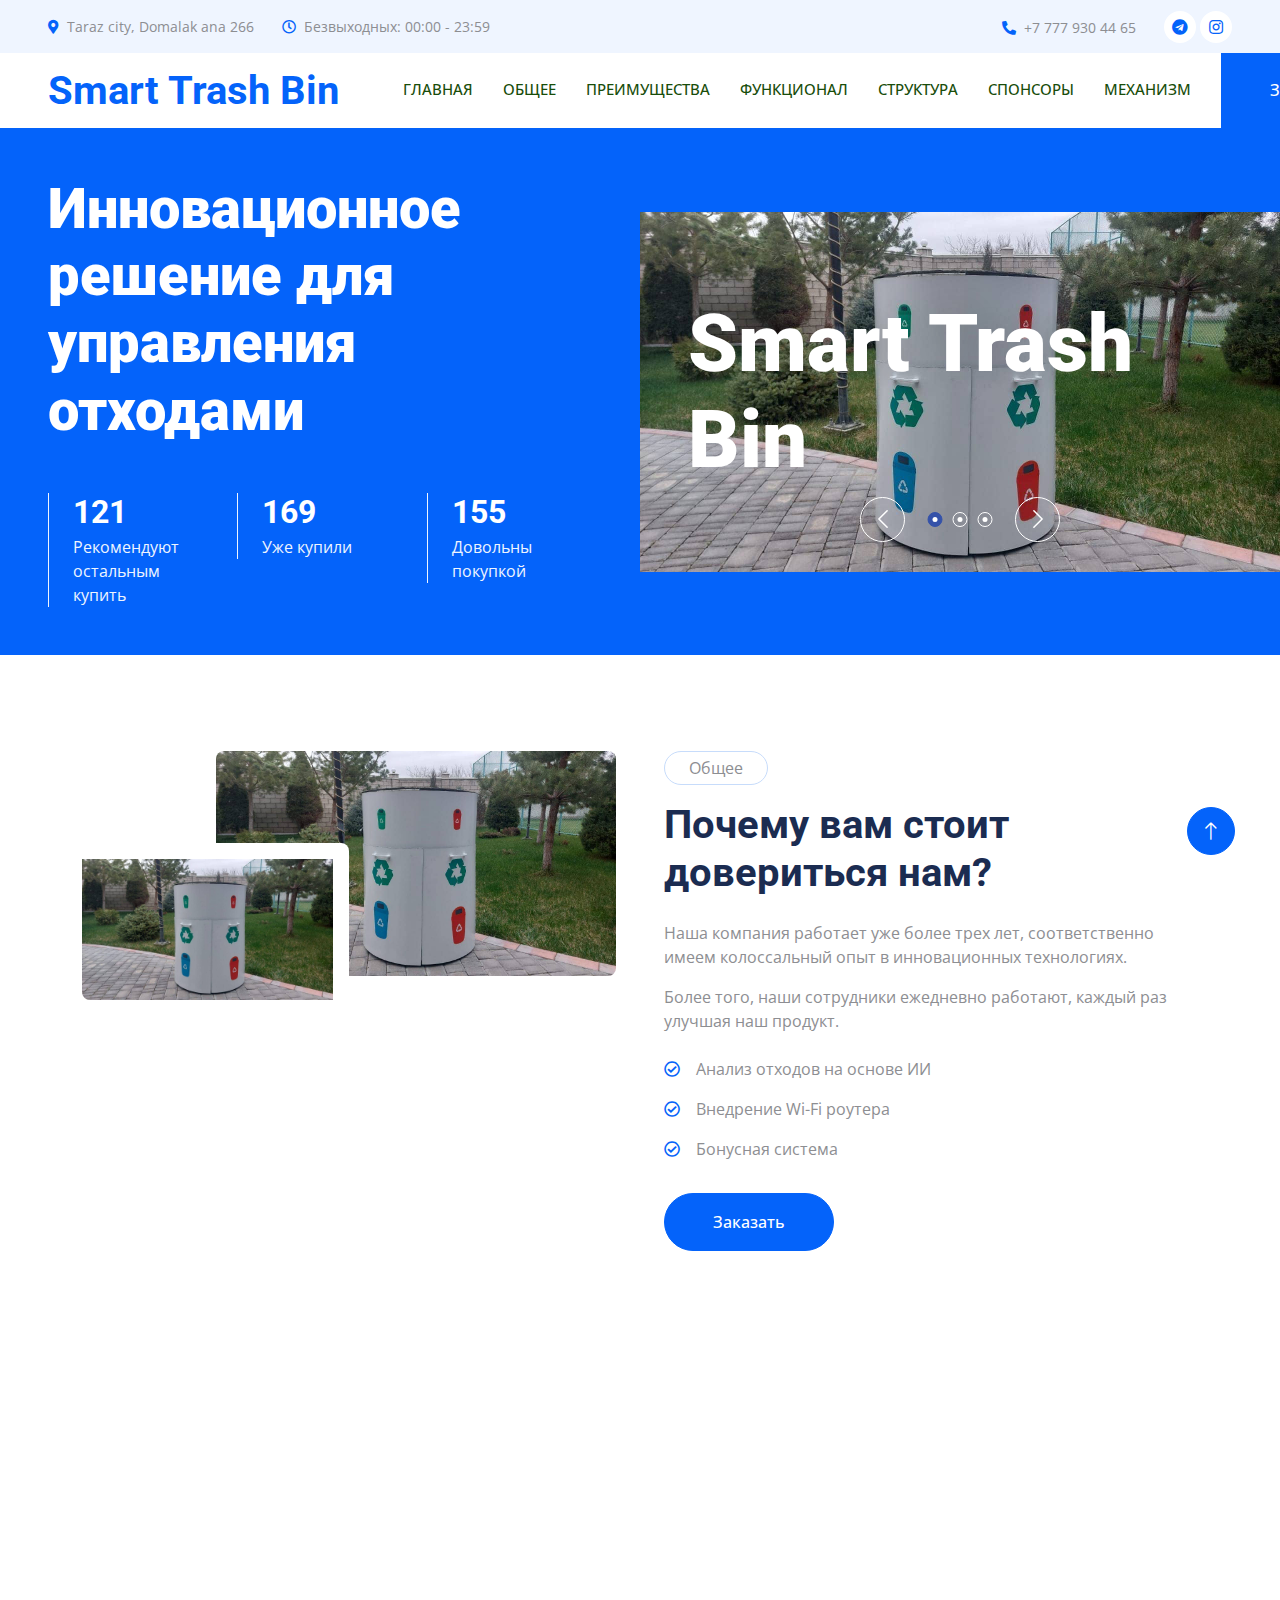
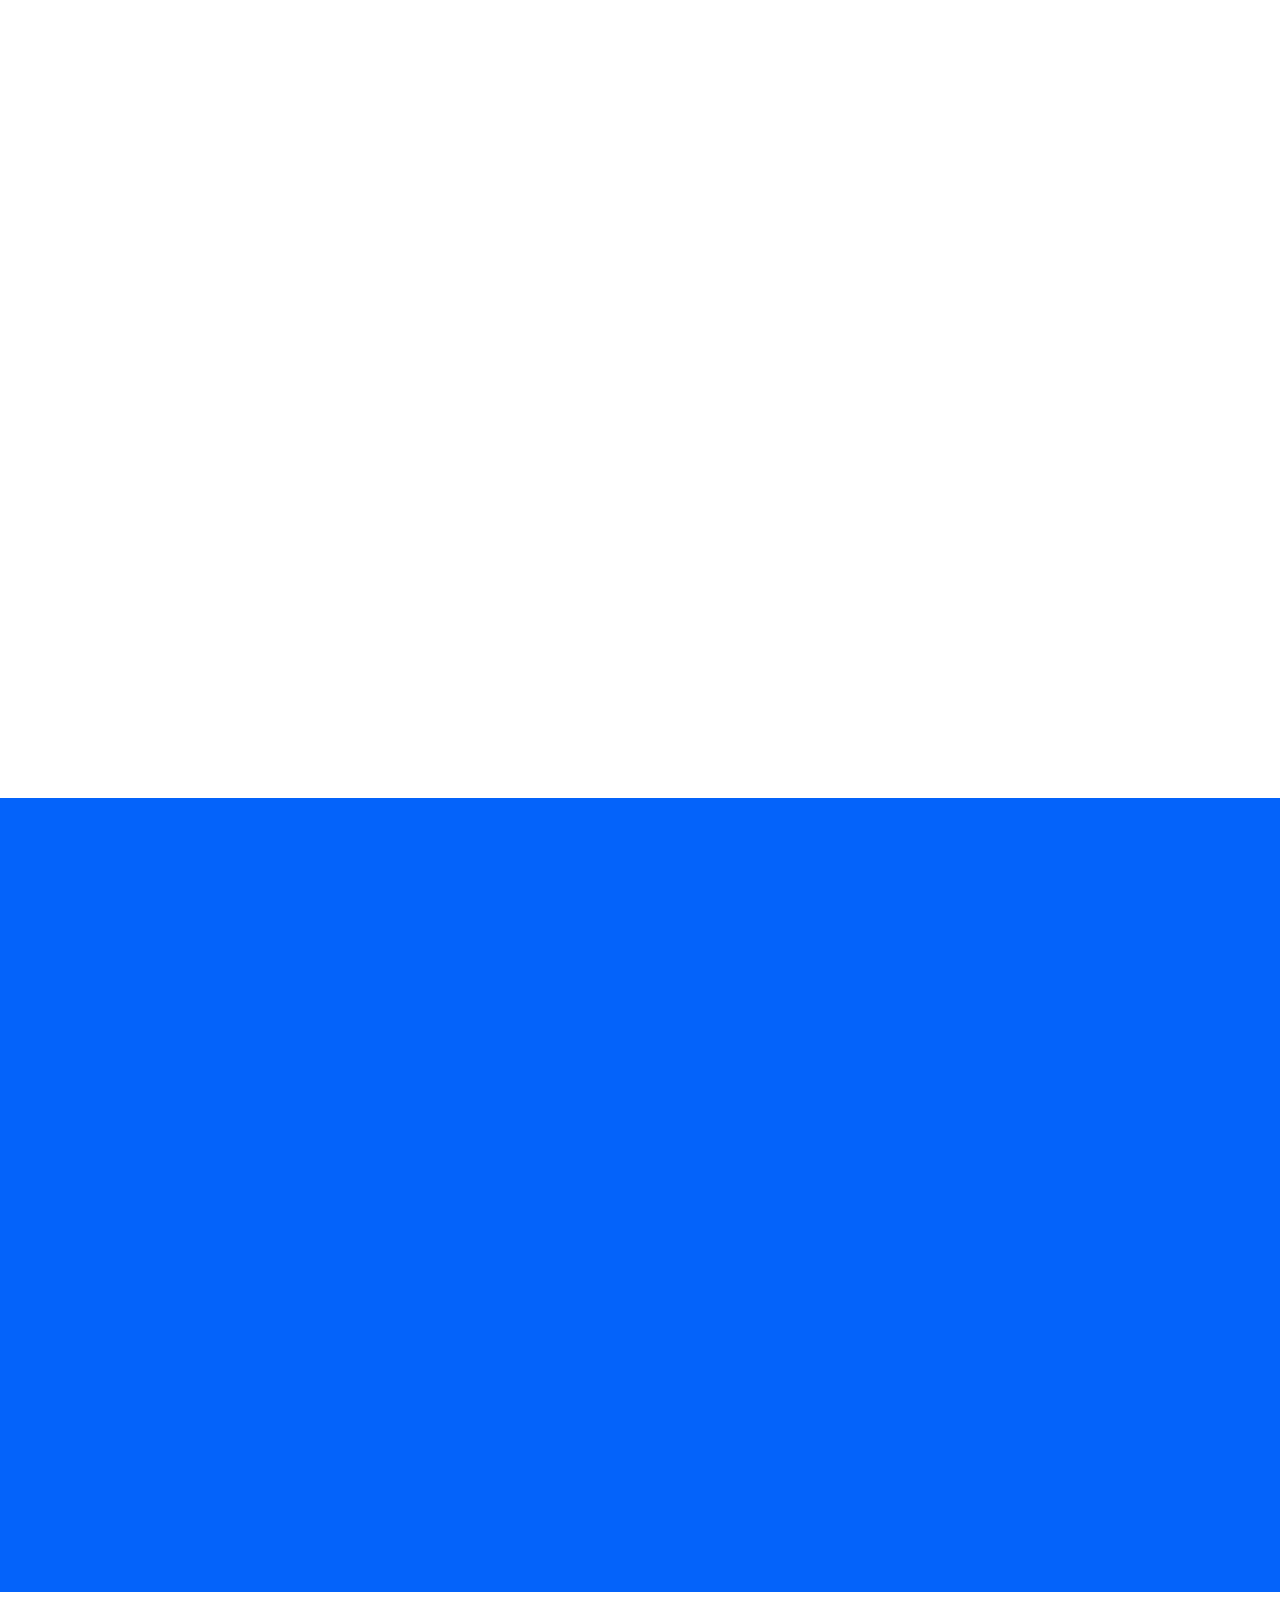
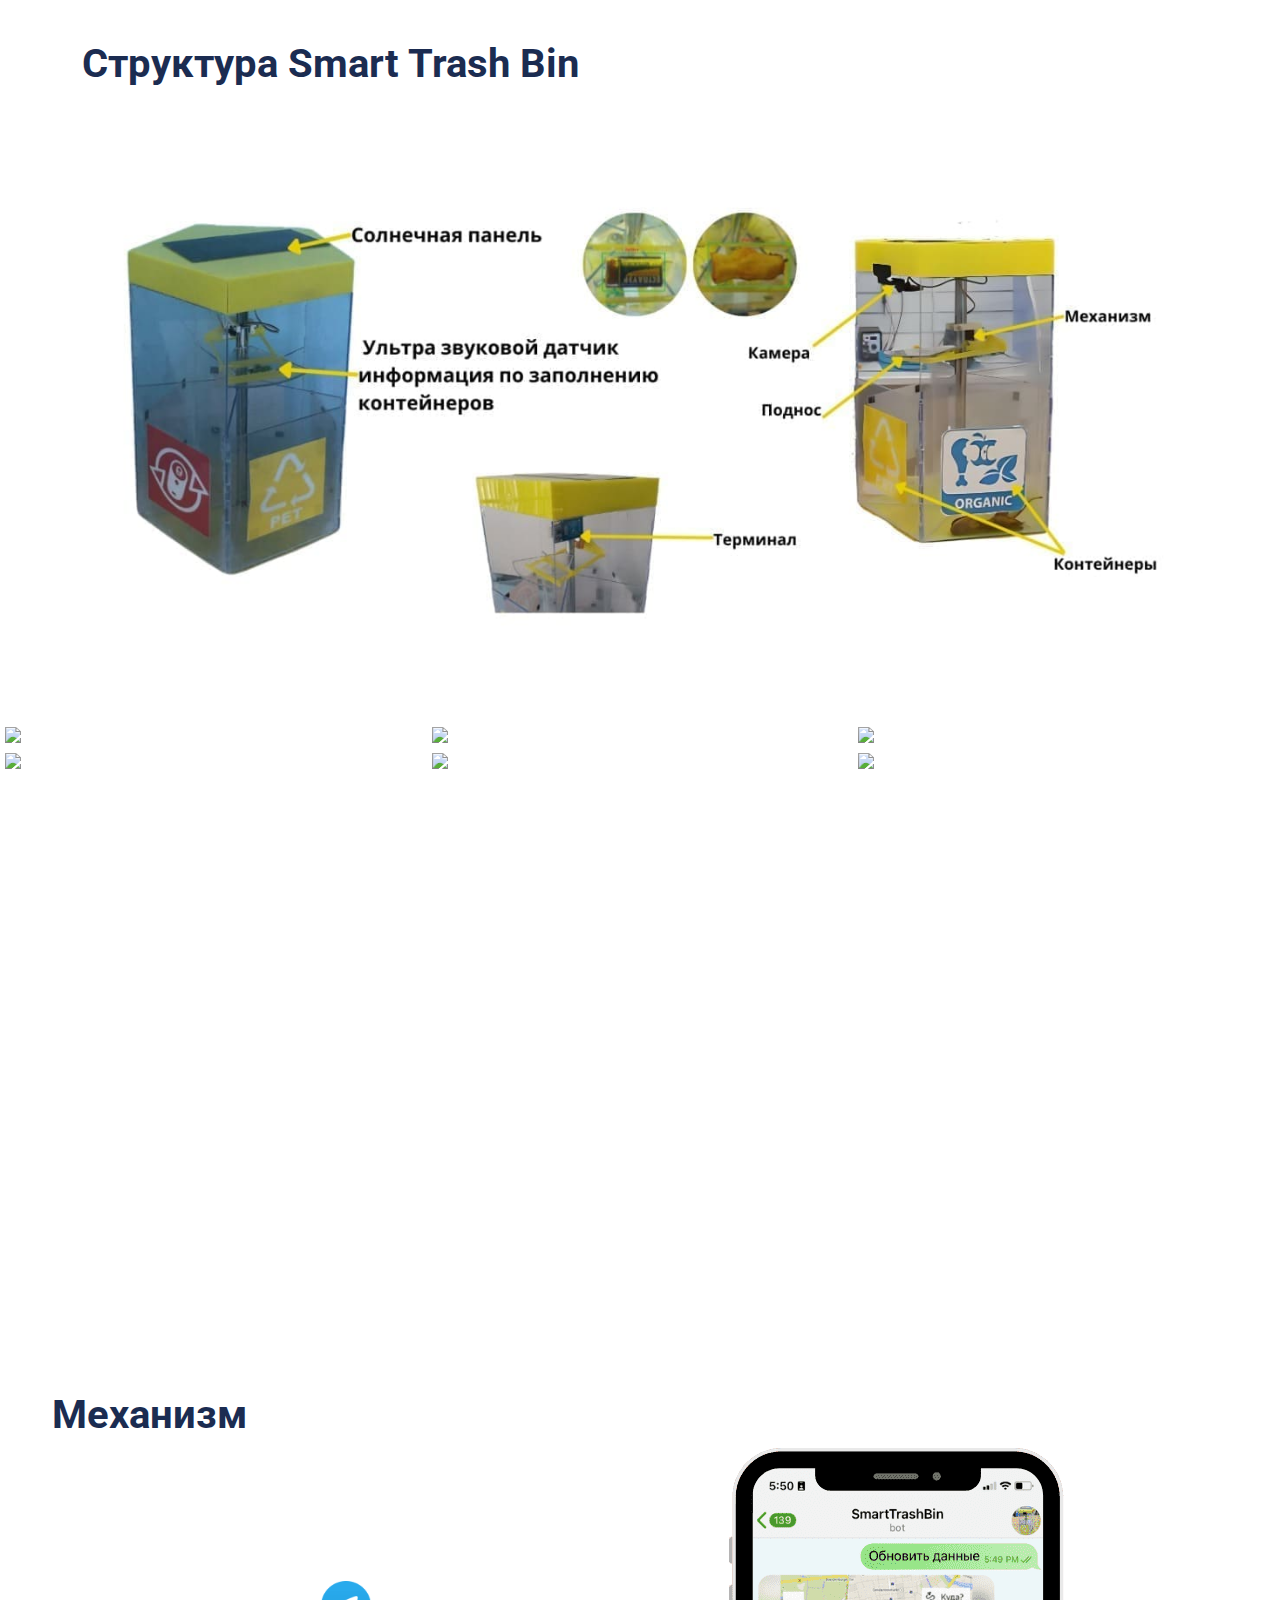
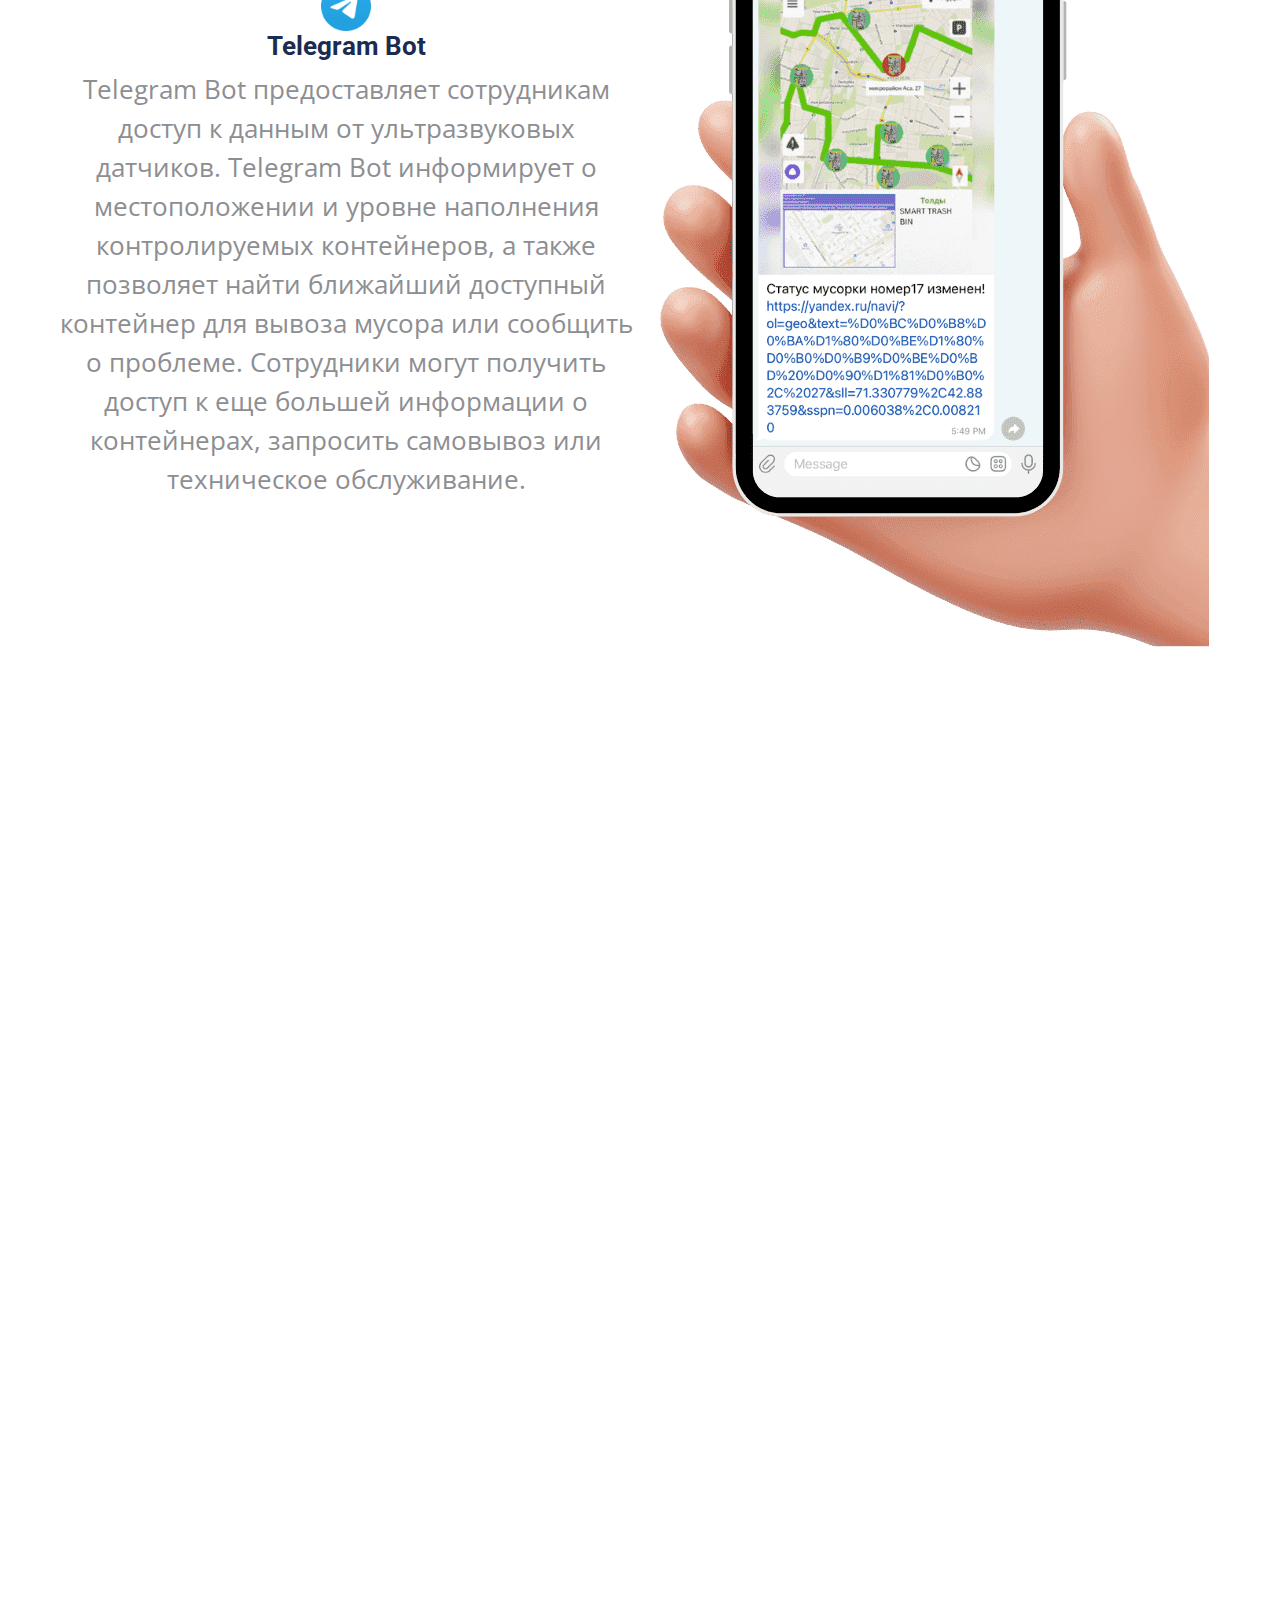
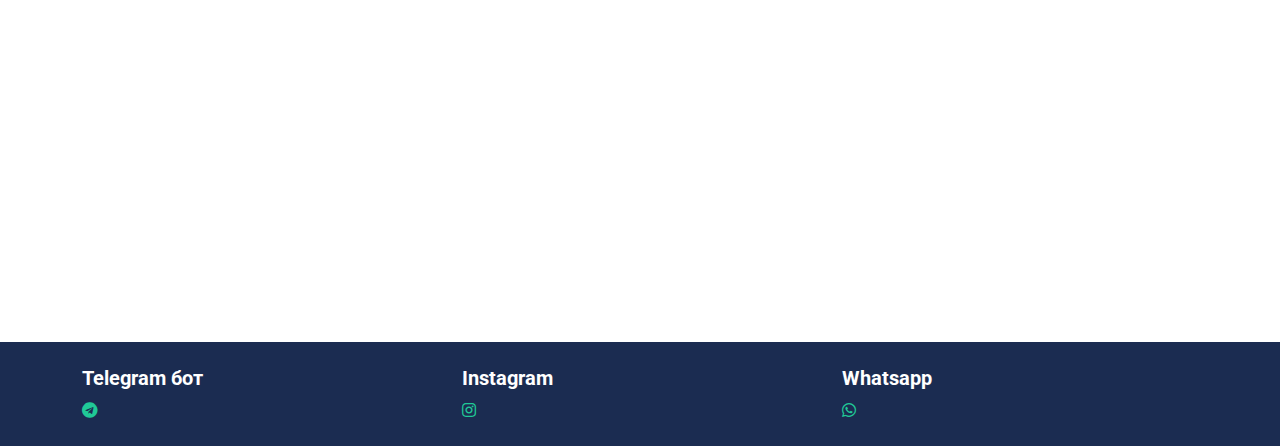
==== commit 47030bcf: "Update index.html" ====
--- a/index.html
+++ b/index.html
@@ -315,24 +315,24 @@
         <tbody>
             <tr>
                 <td class="image-cell">
-                    <img src="img/structure1.jpg" class="table-image">
+                    <img src="img/structure1.jpeg" class="table-image">
                 </td>
                 <td class="image-cell">
-                    <img src="img/structure2.jpg" class="table-image">
+                    <img src="img/structure2.jpeg" class="table-image">
                 </td>
                 <td class="image-cell">
-                    <img src="img/structure3.jpg" class="table-image">
+                    <img src="img/structure3.jpeg" class="table-image">
                 </td>
             </tr>
             <tr>
                 <td class="image-cell">
-                    <img src="img/structure4.jpg" class="table-image">
+                    <img src="img/structure4.jpeg" class="table-image">
                 </td>
                 <td class="image-cell">
-                    <img src="img/structure5.jpg" class="table-image">
+                    <img src="img/structure5.jpeg" class="table-image">
                 </td>
                 <td class="image-cell">
-                    <img src="img/structure6.jpg" class="table-image">
+                    <img src="img/structure6.jpeg" class="table-image">
                 </td>
             </tr>
         </tbody>
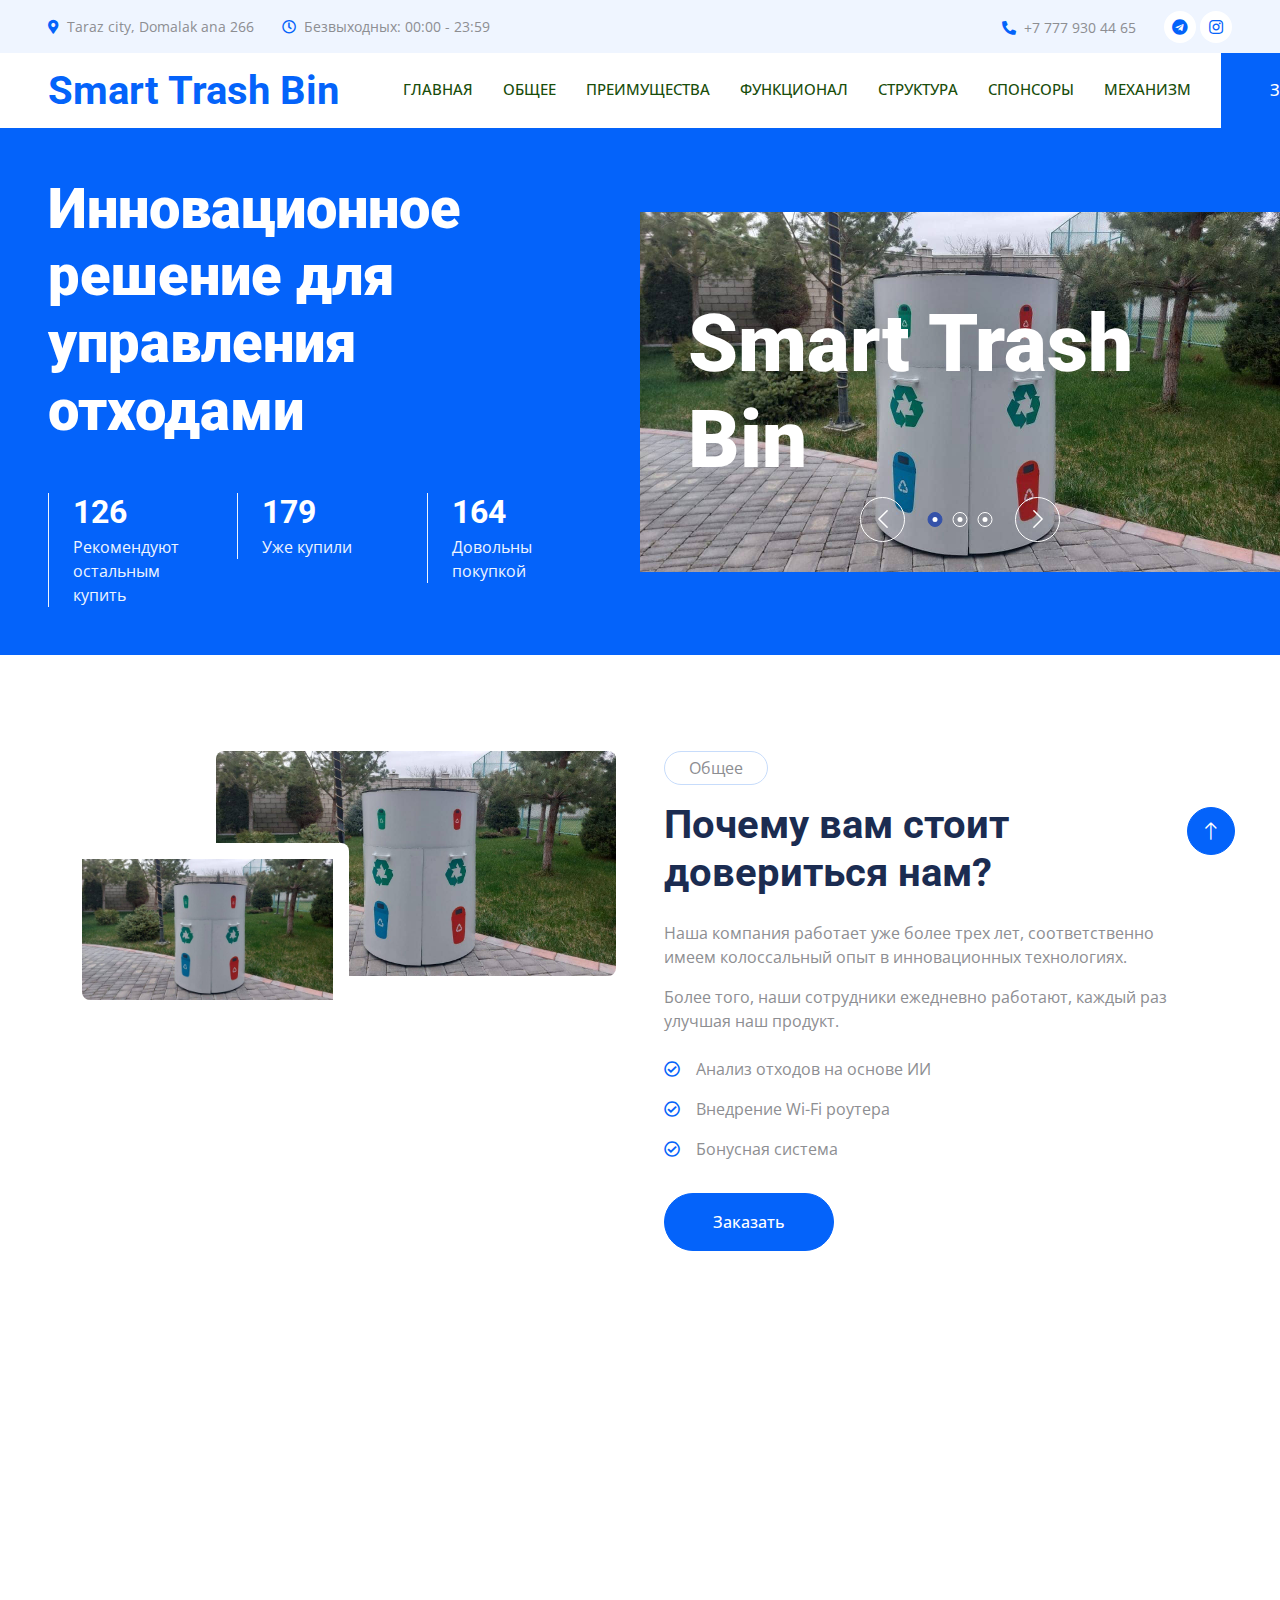
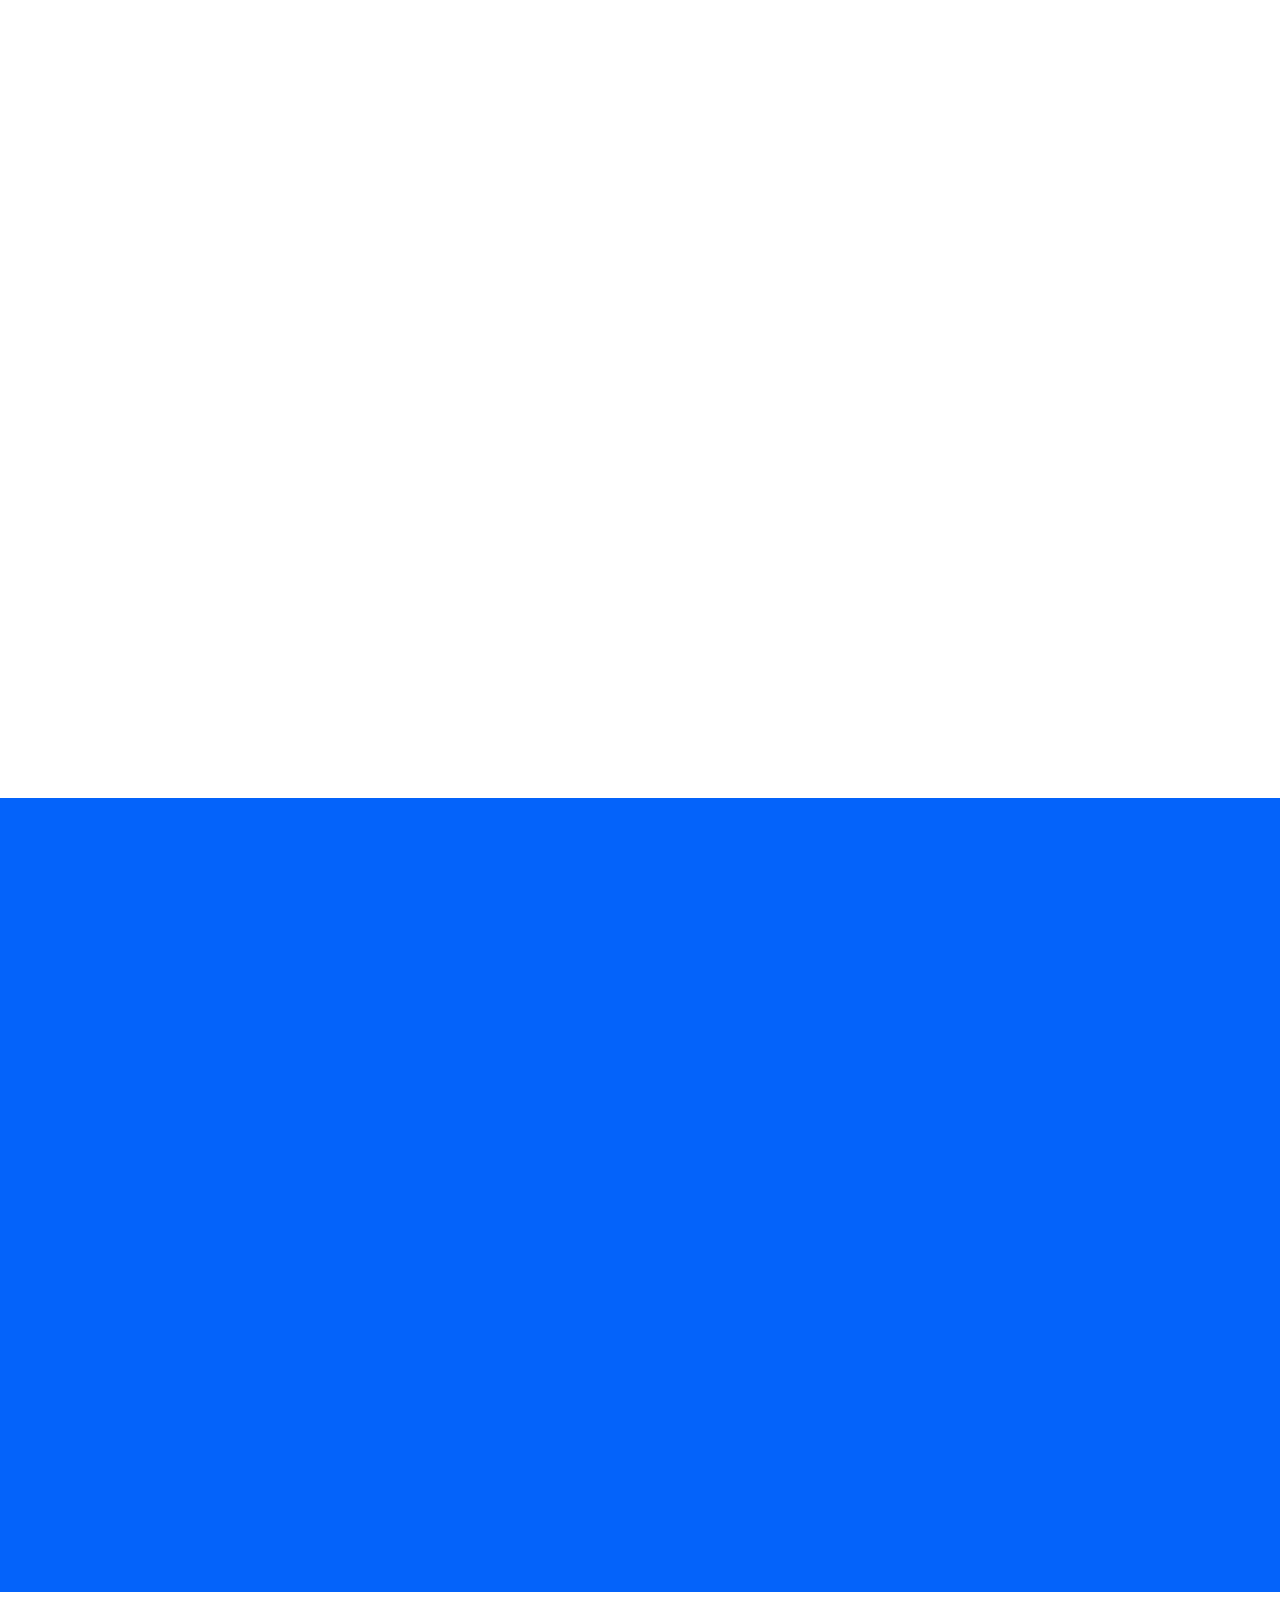
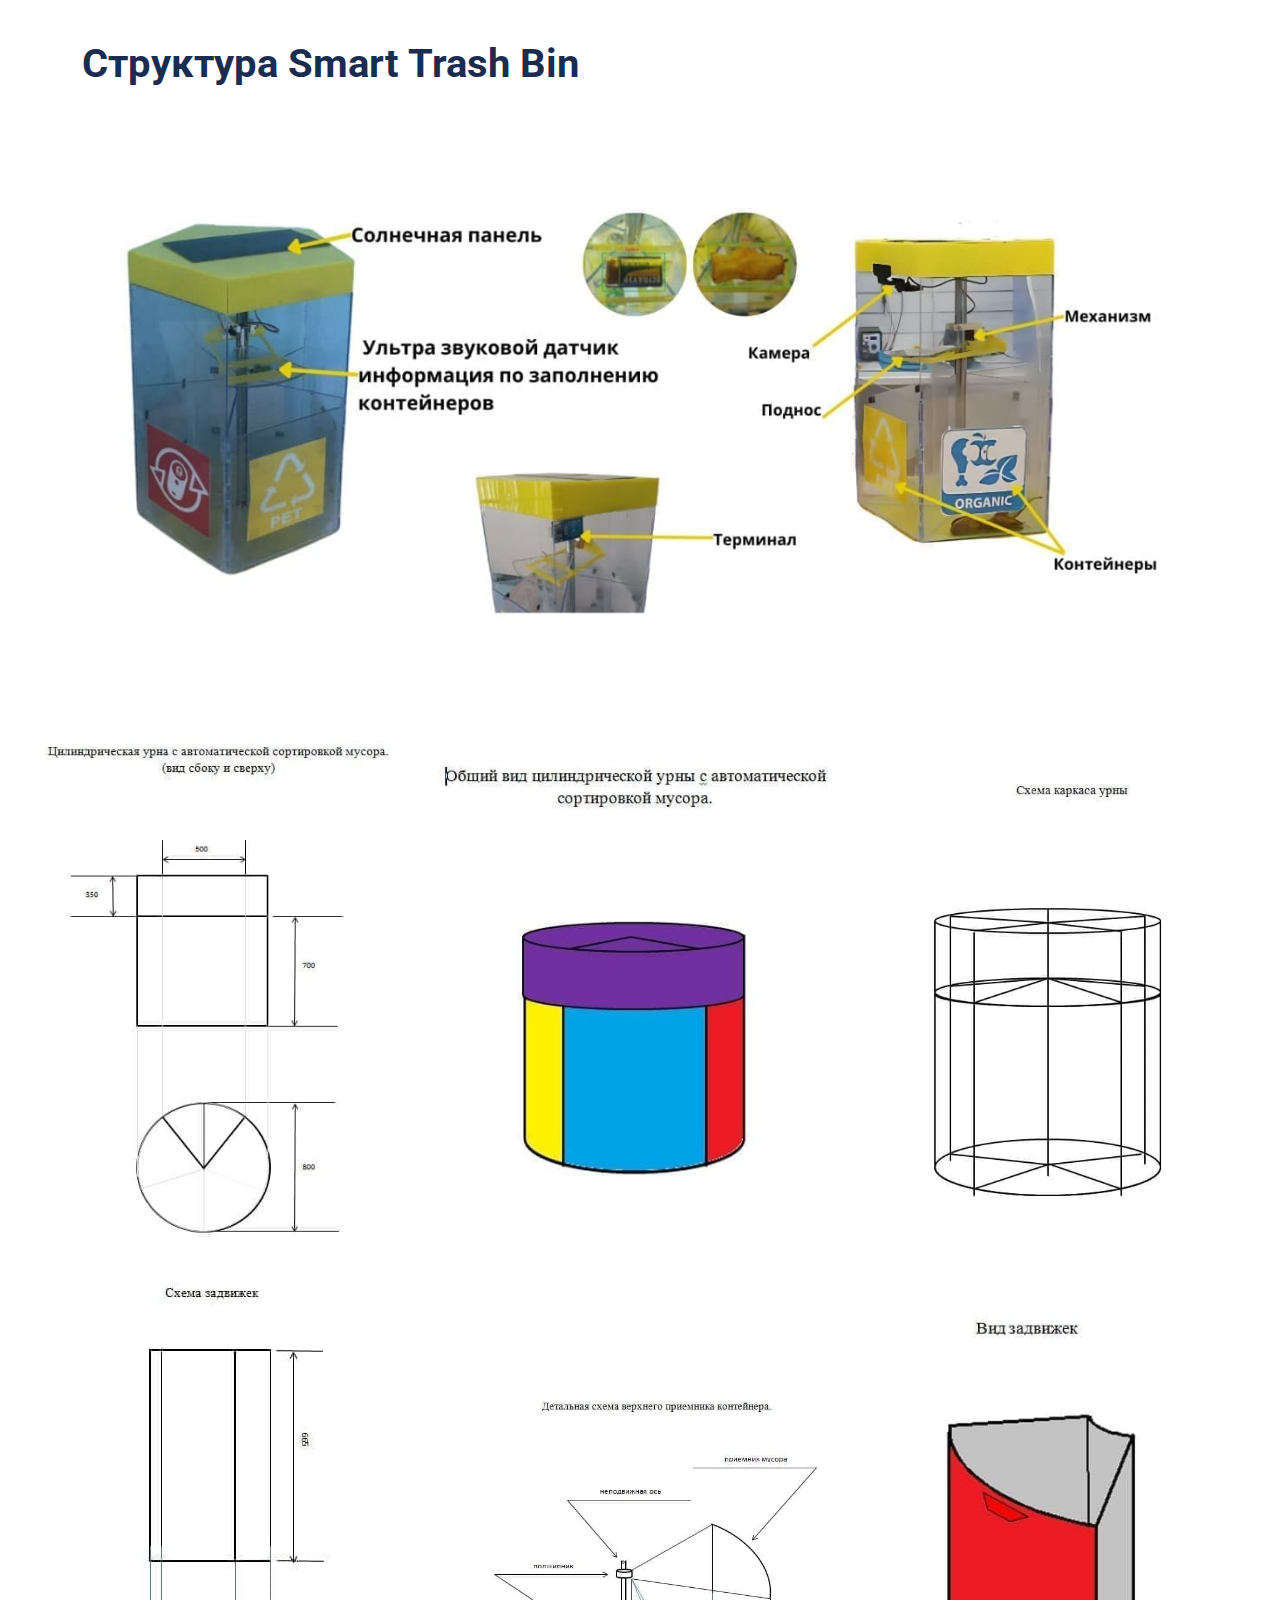
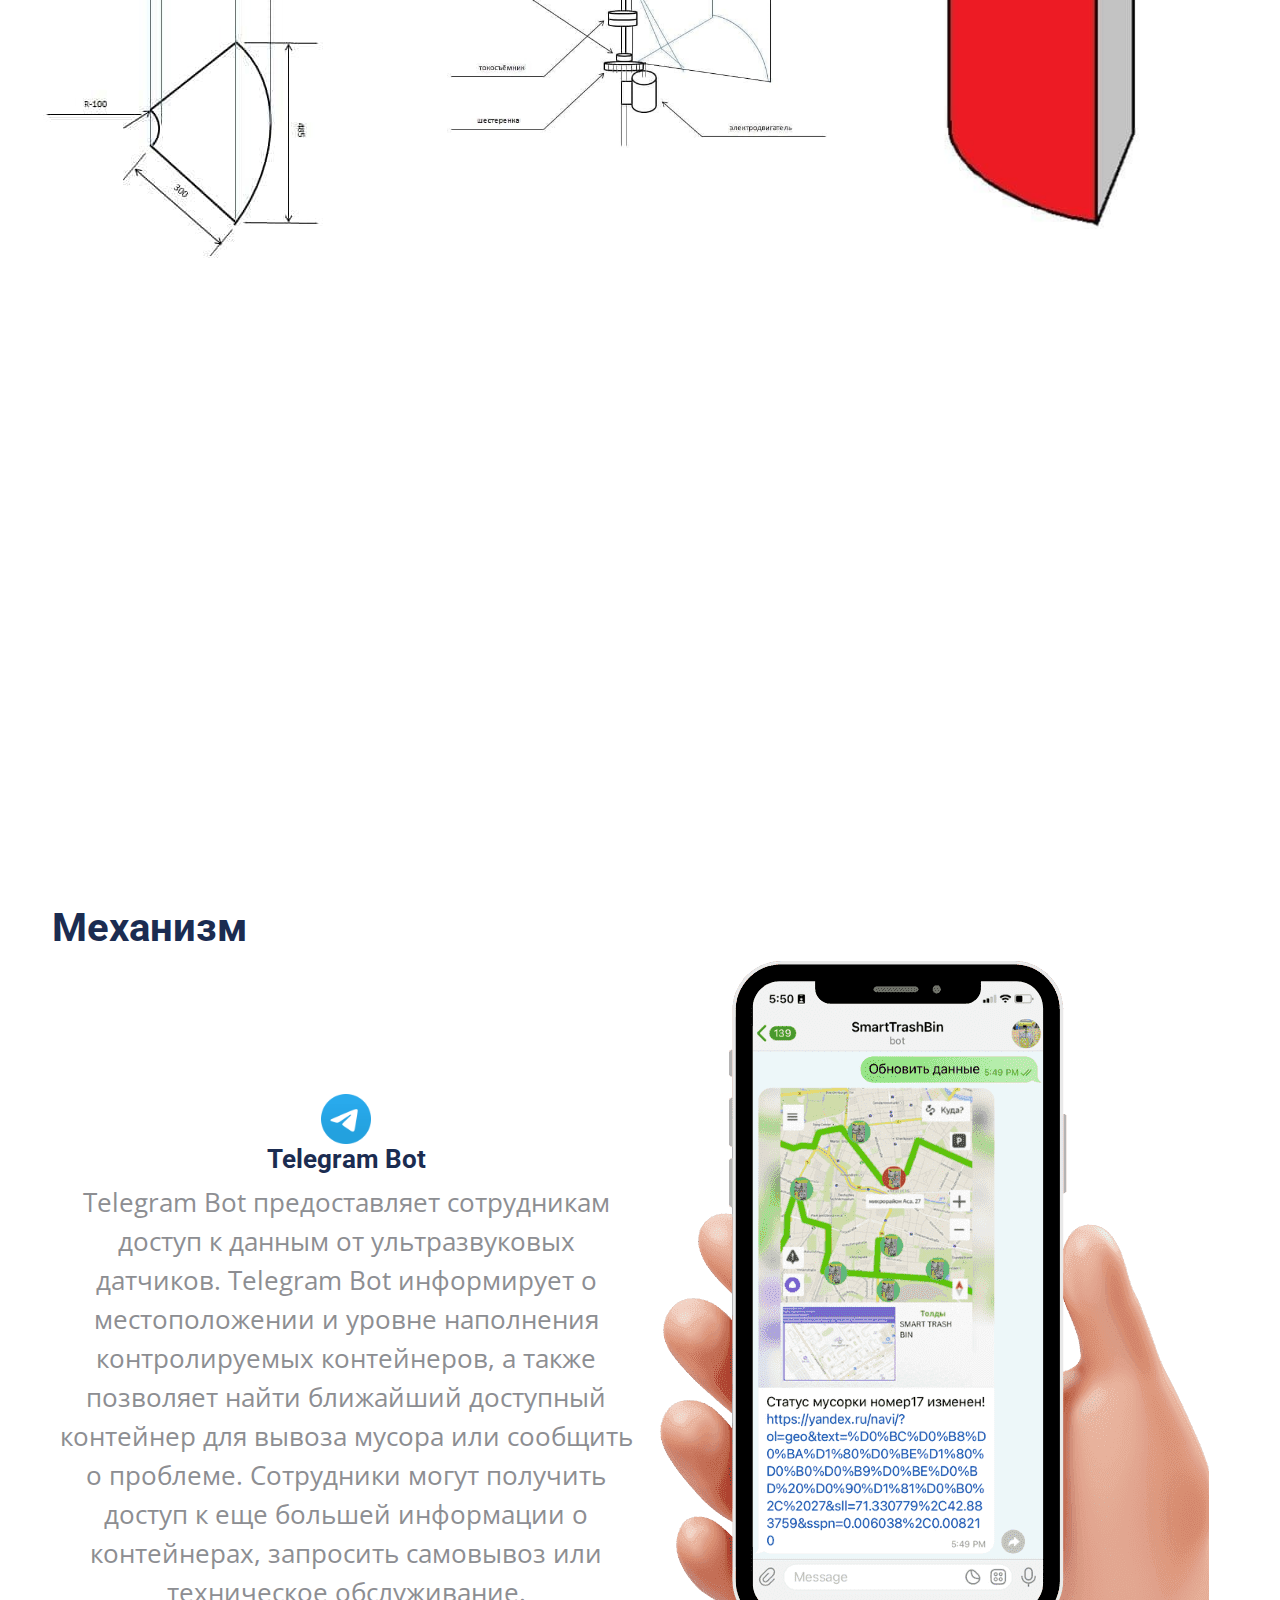
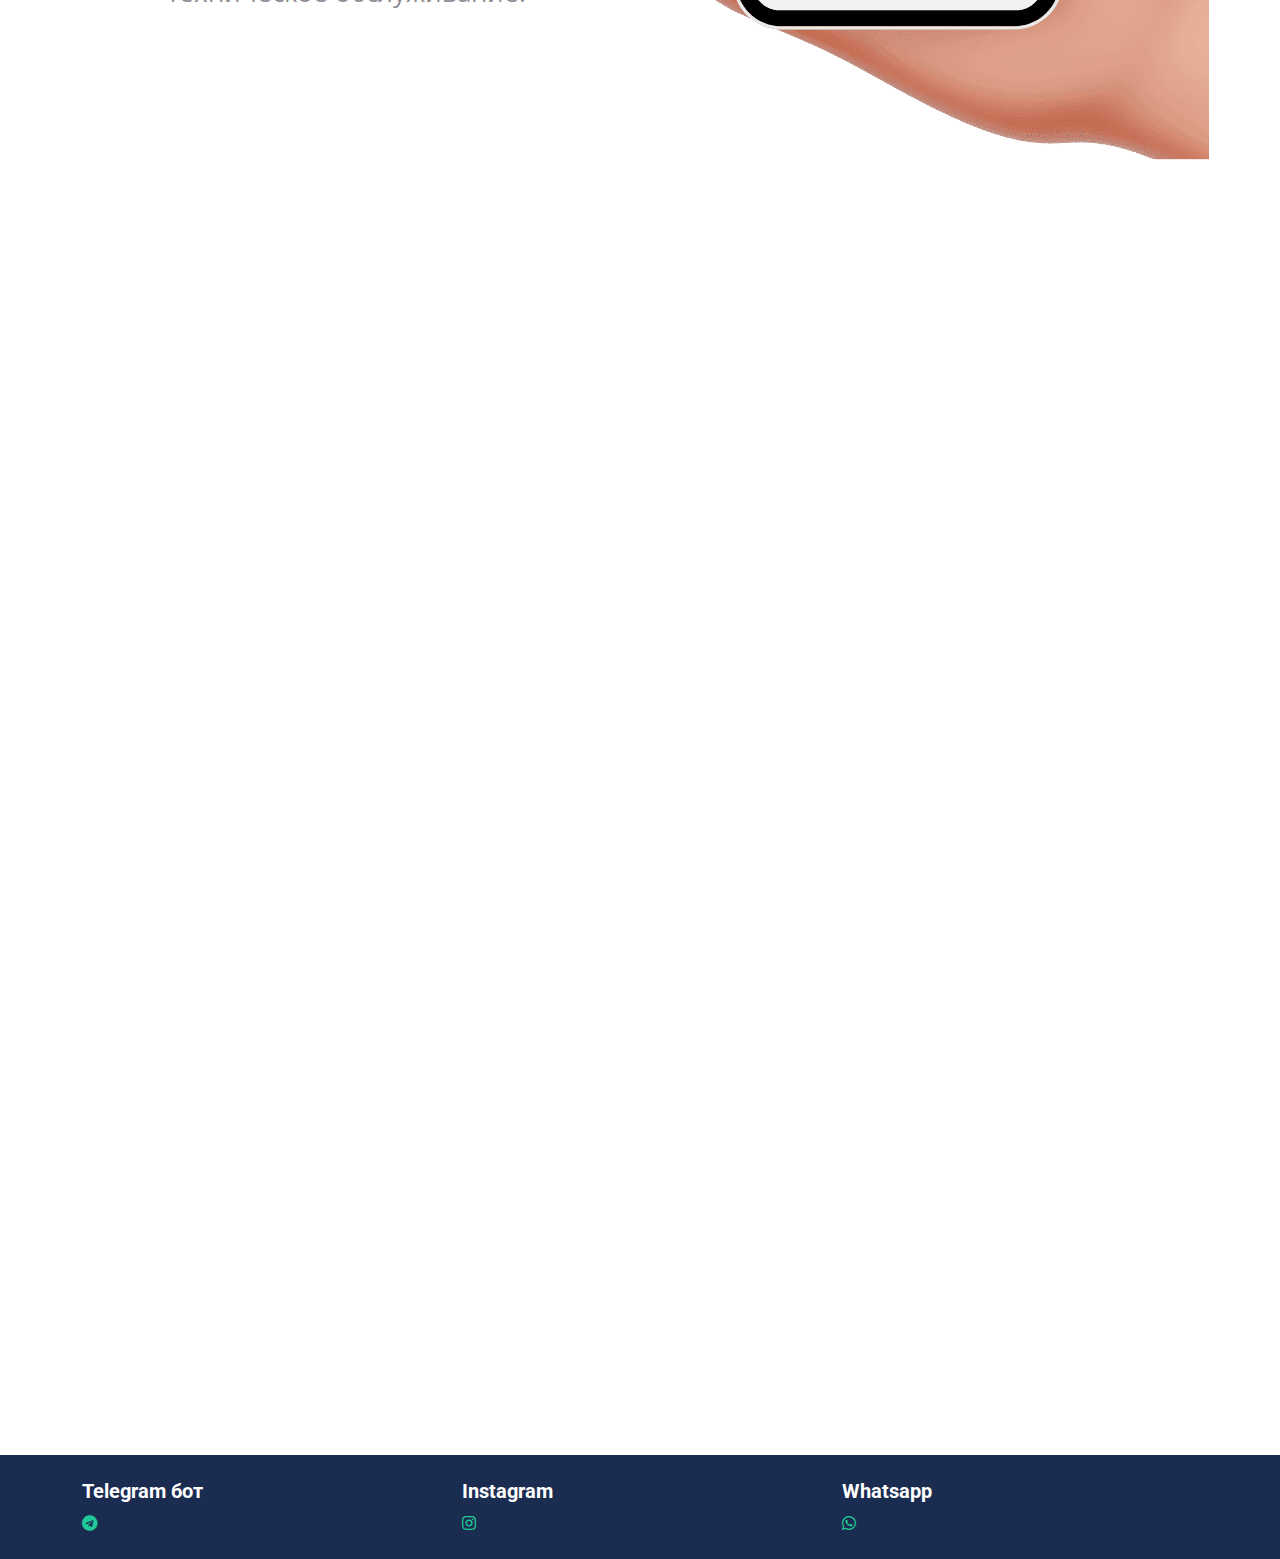
==== commit 9f8f6aa1: "Update index.html" ====
--- a/index.html
+++ b/index.html
@@ -292,7 +292,7 @@
                 </div>
                 <div class="col-lg-6 pe-lg-0 wow fadeIn" data-wow-delay="0.5s" style="min-height: 400px;">
                     <div class="position-relative h-100">
-                        <img class="position-absolute img-fluid w-100 h-100" src="img/wifi.png" style="object-fit: cover;" alt="">
+                        <img class="position-absolute img-fluid w-100 h-100" src="img/img2.jpeg" style="object-fit: cover;" alt="">
                     </div>
                 </div>
             </div>
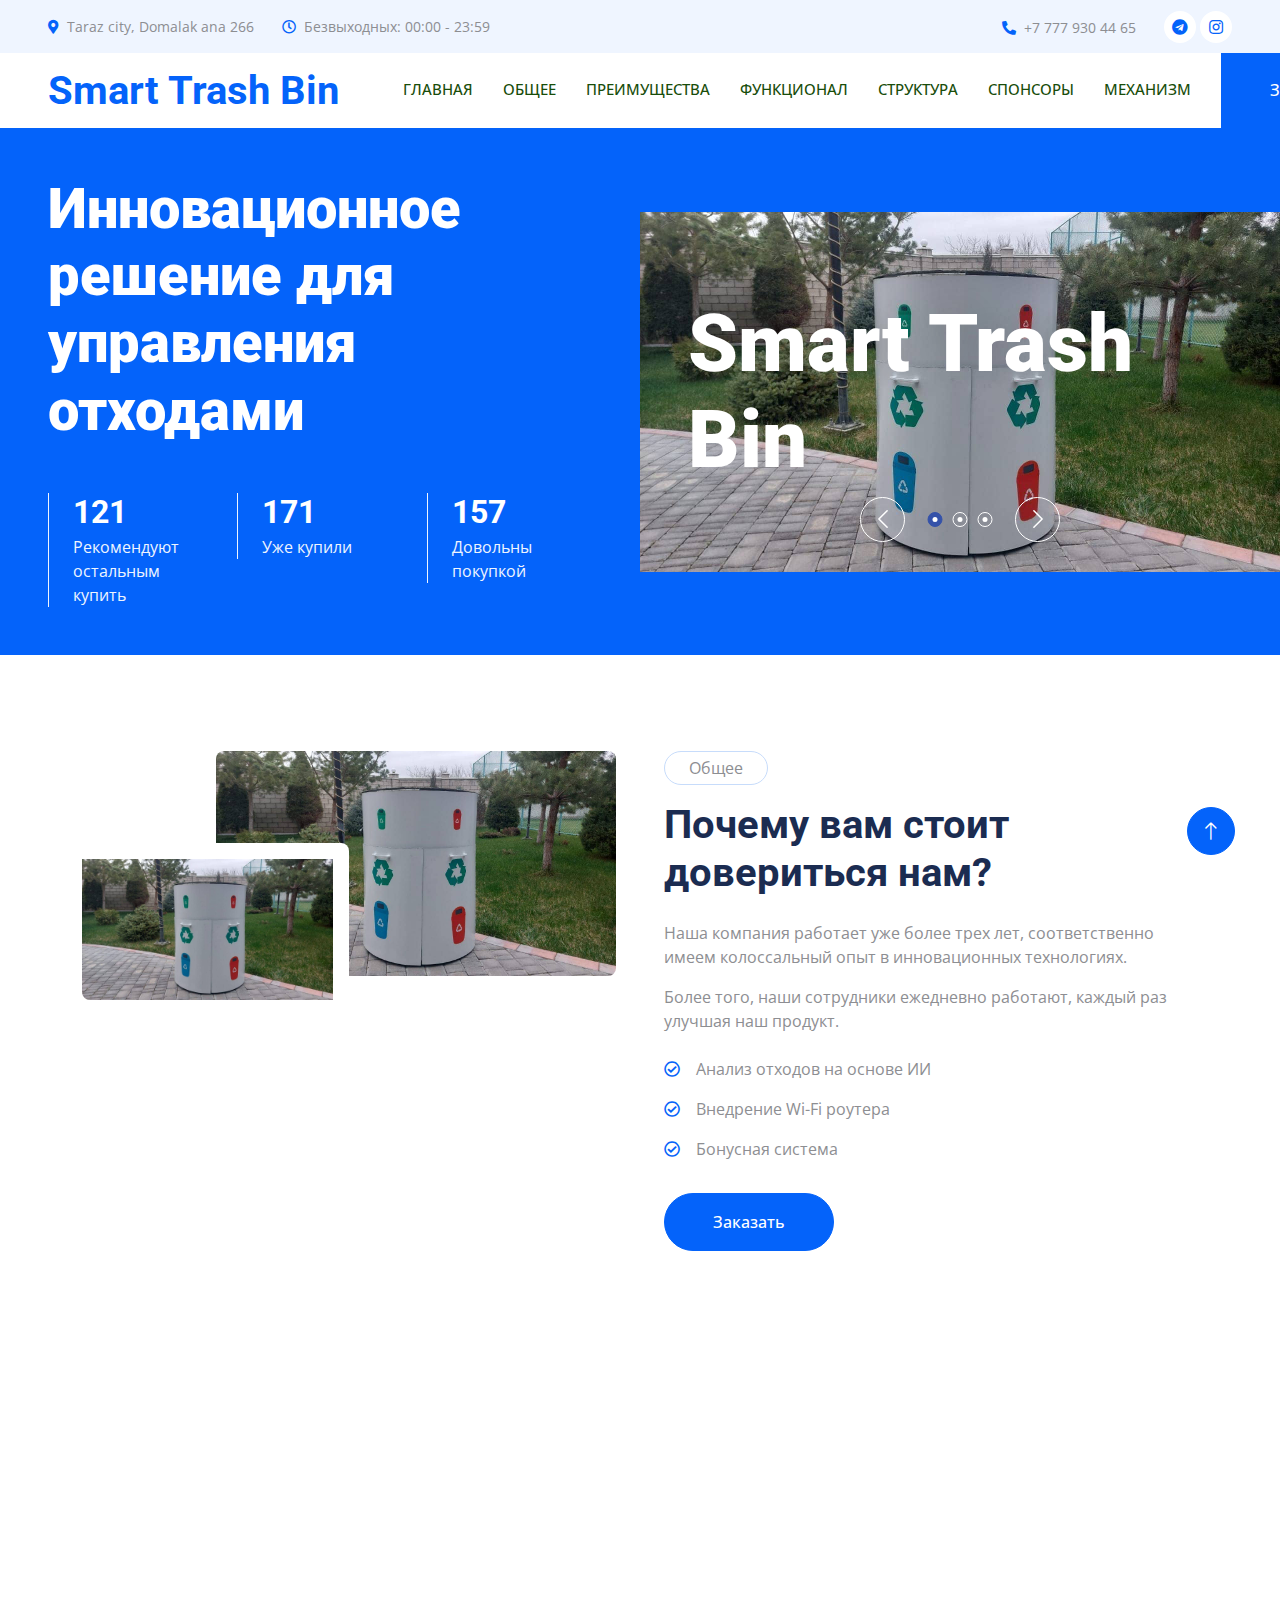
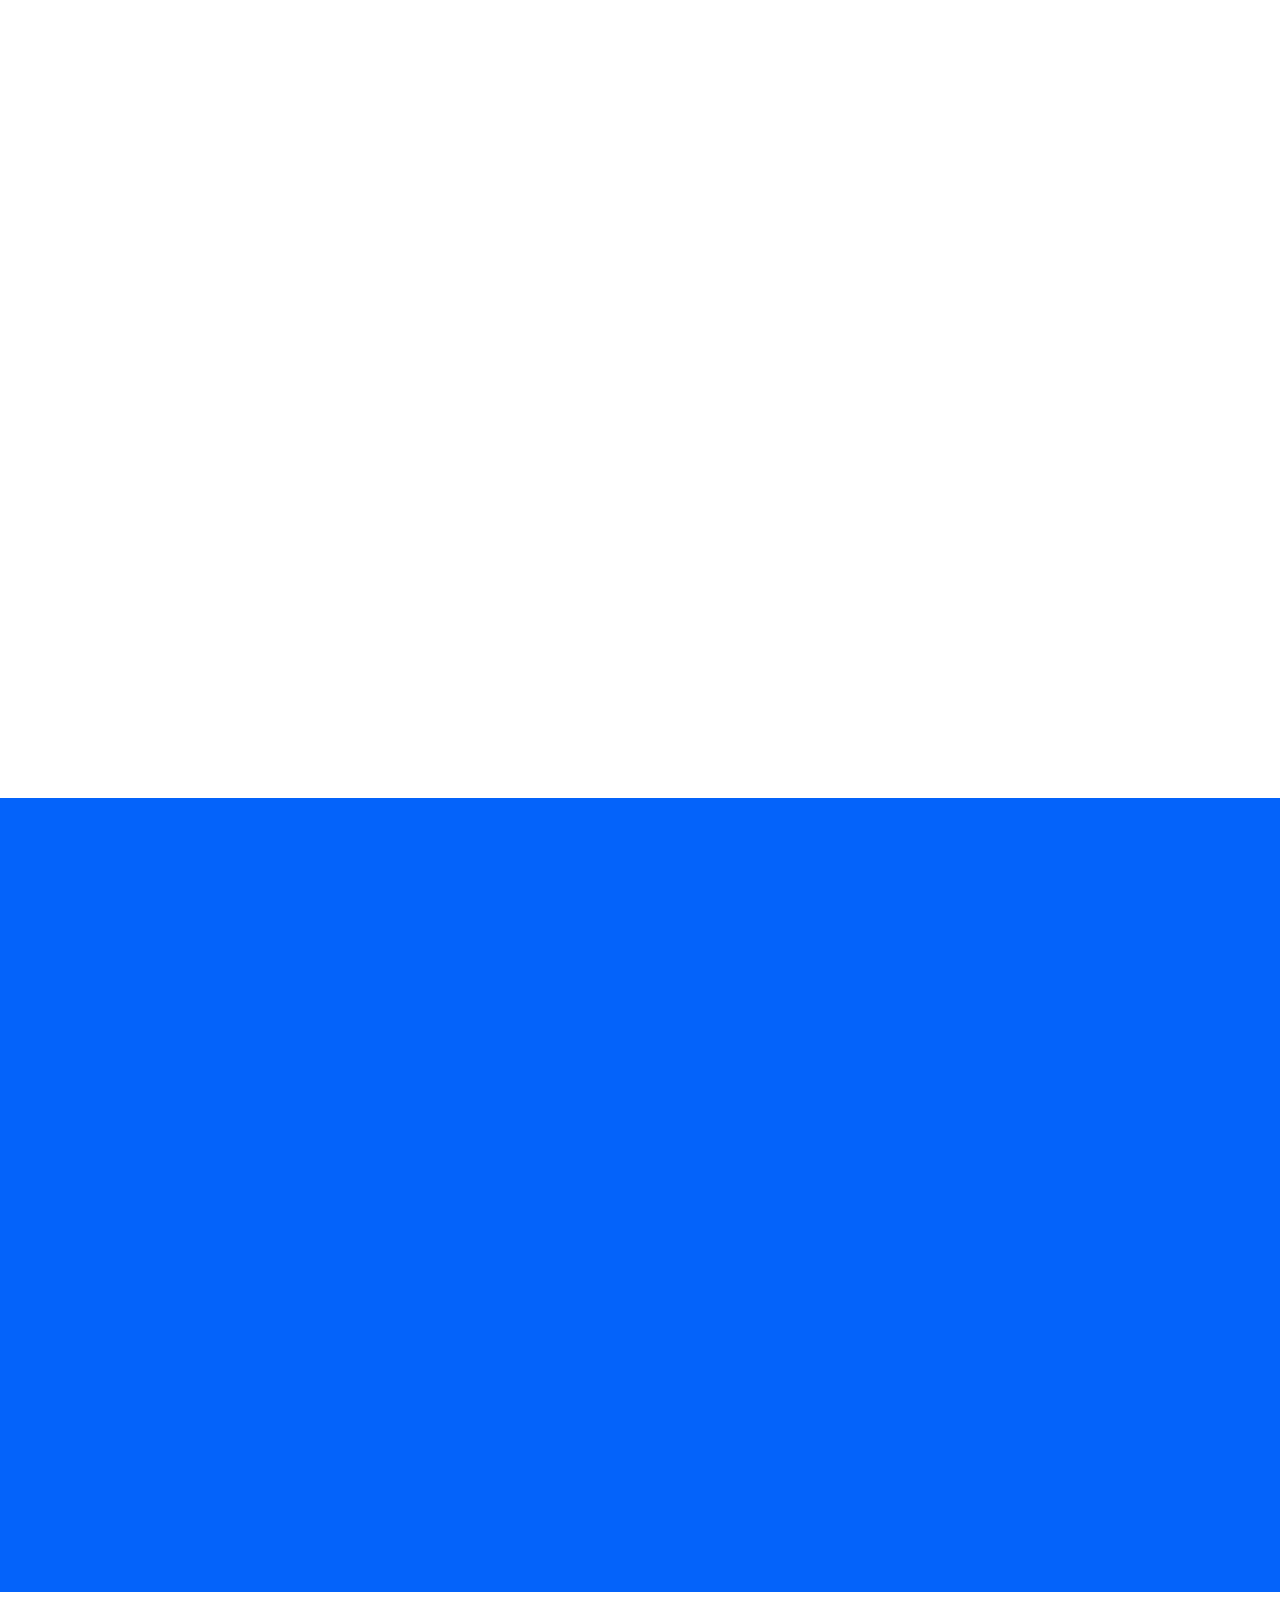
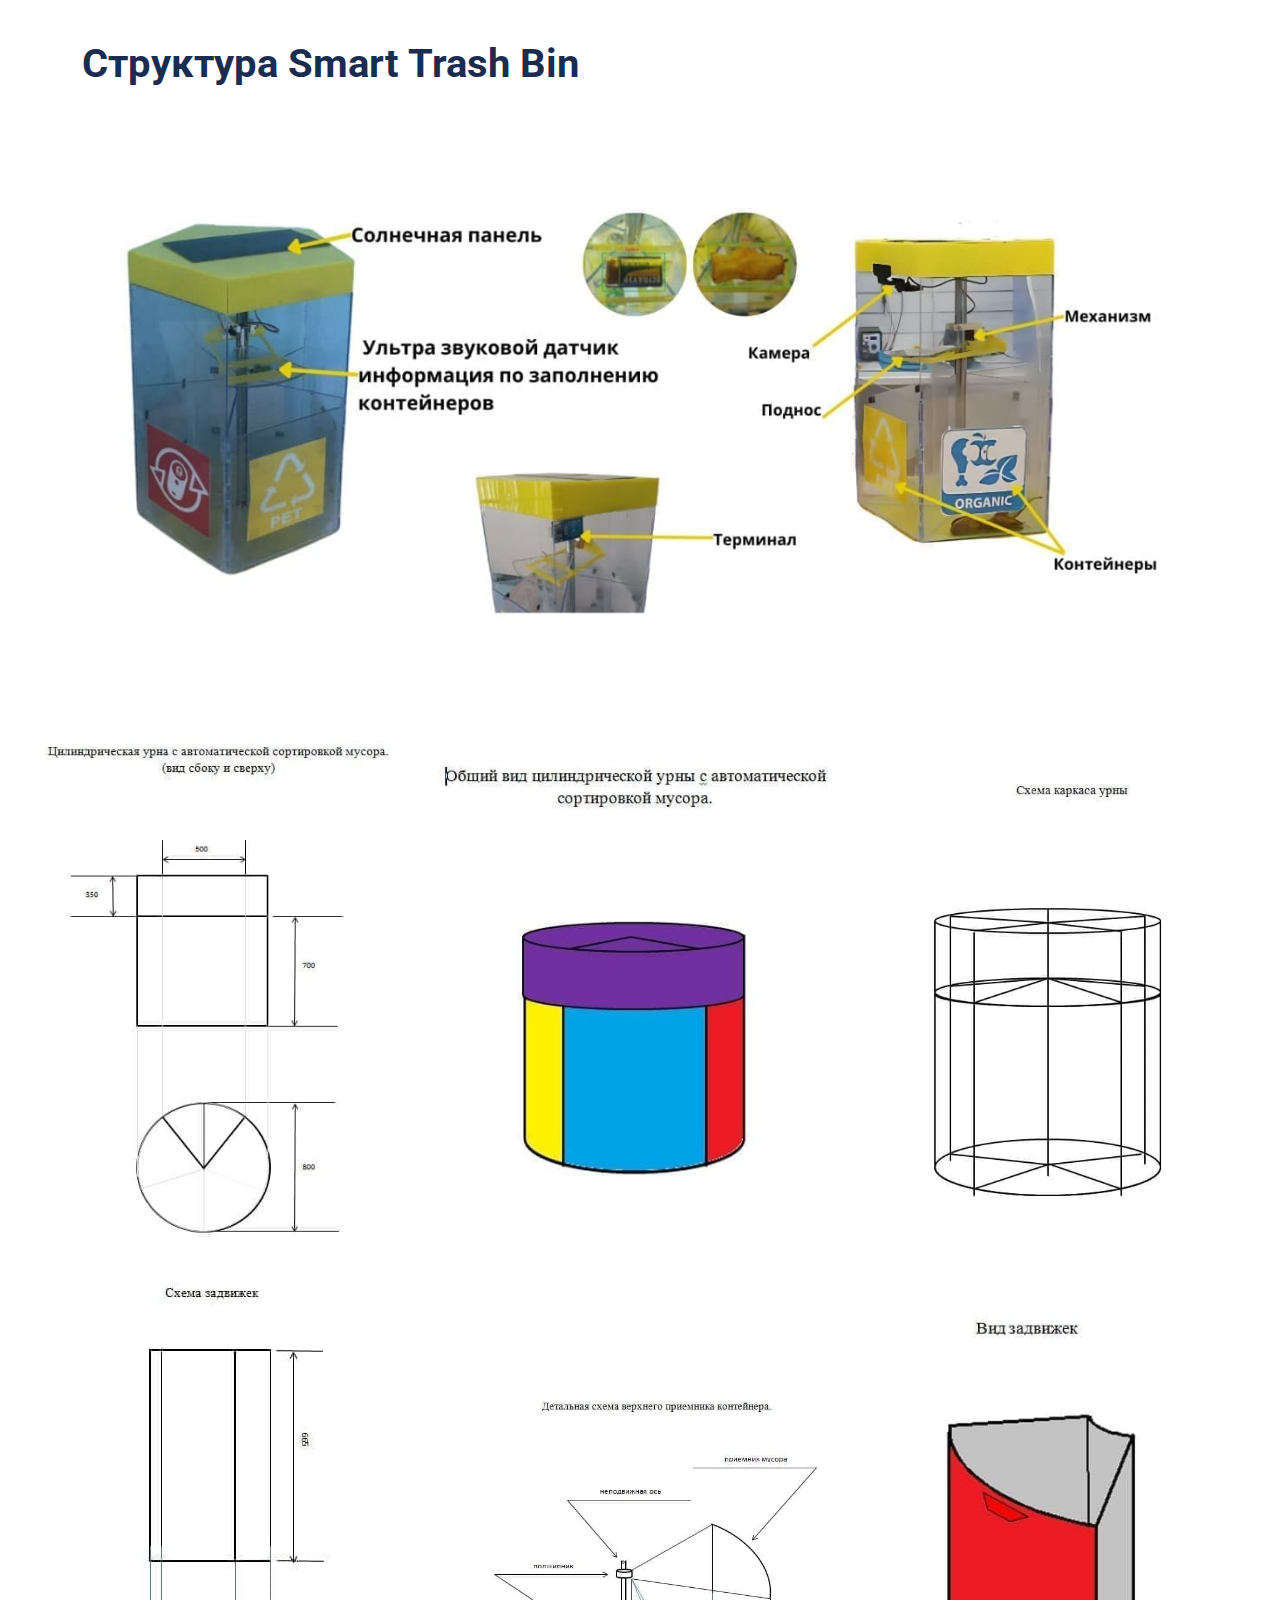
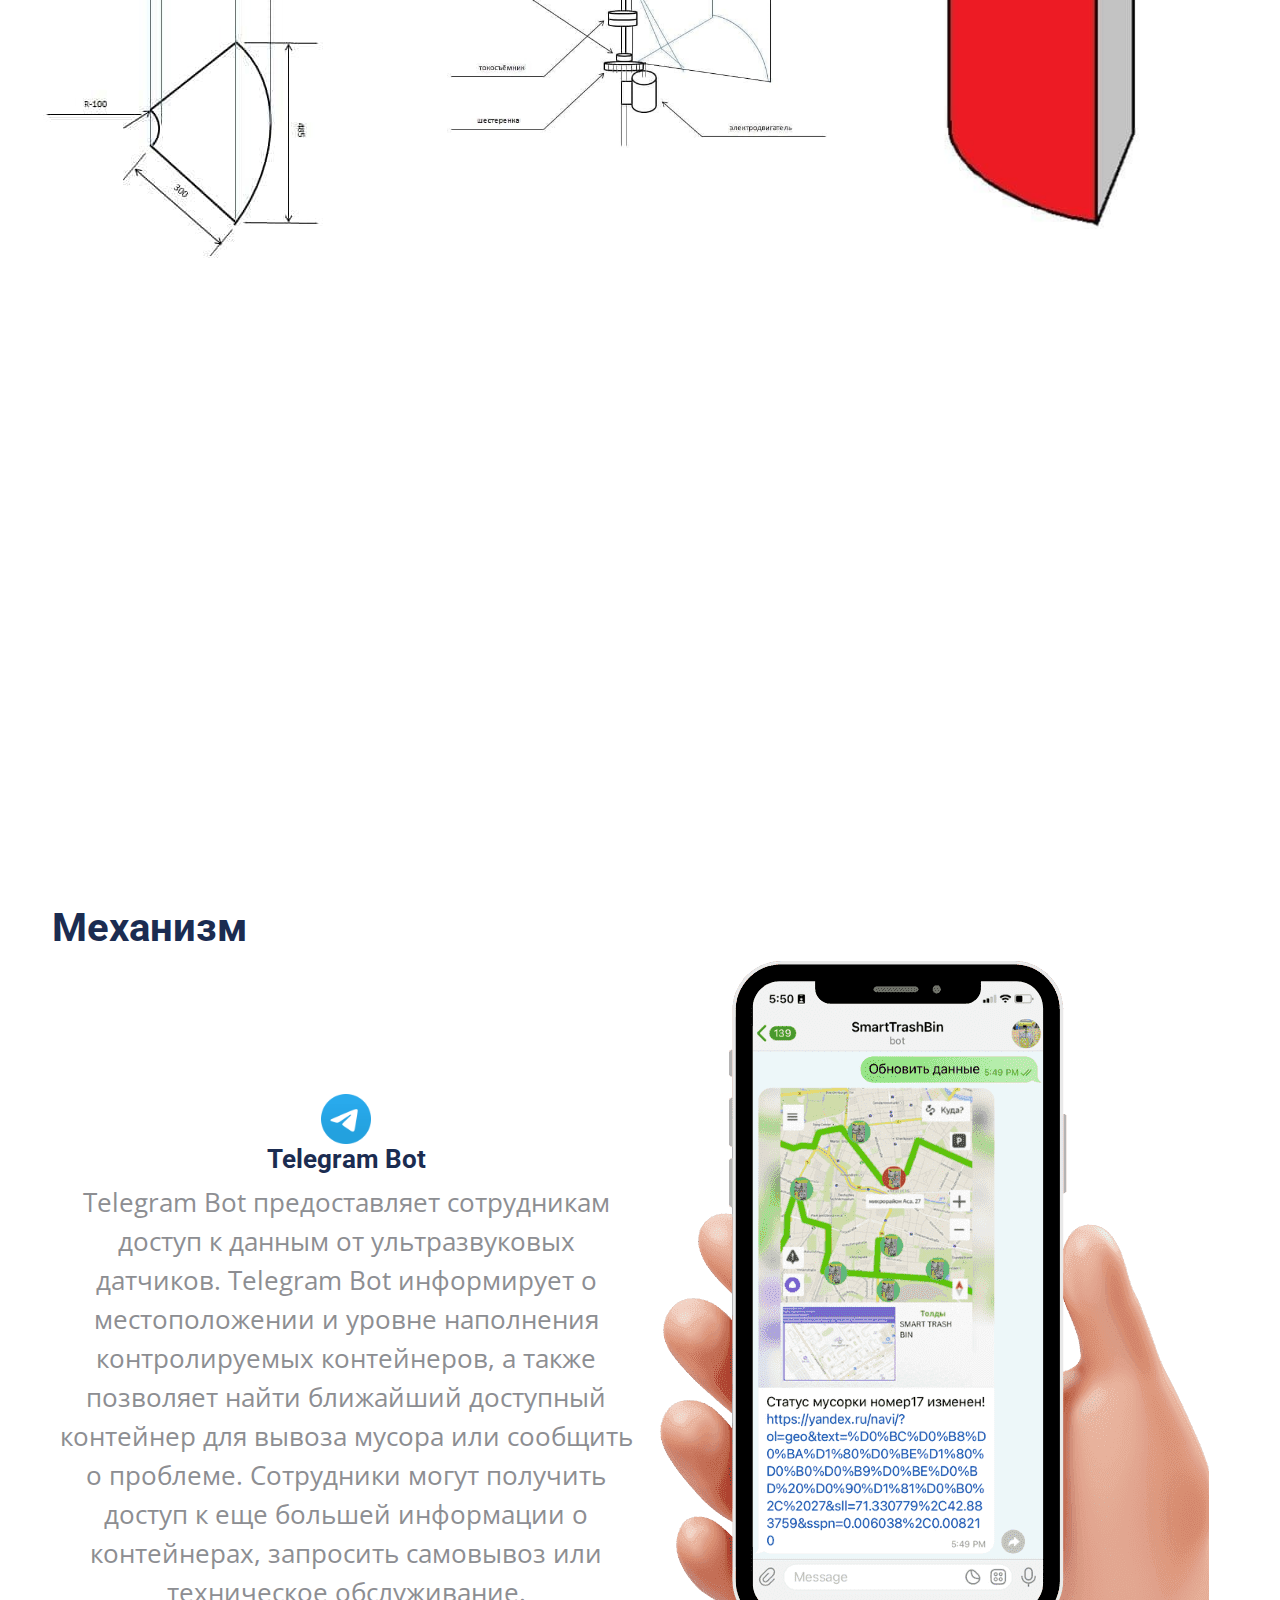
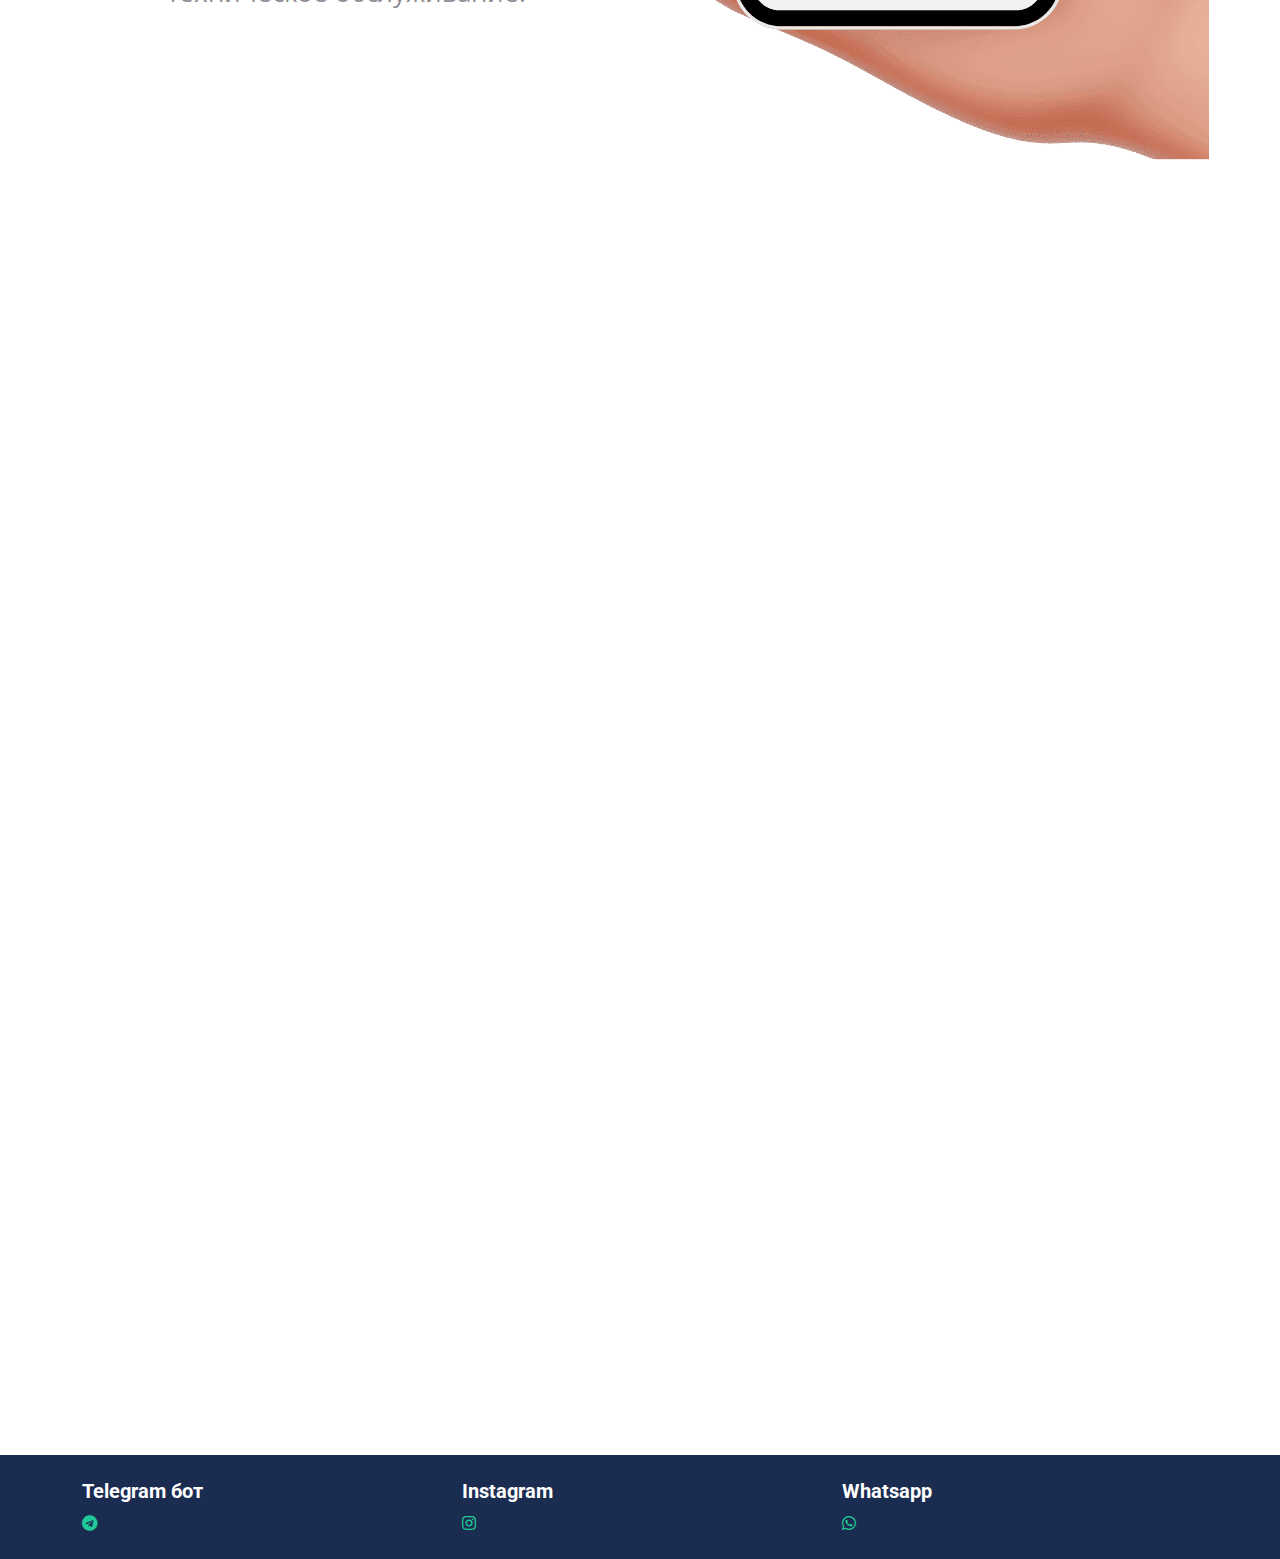
==== commit bad75d79: "Update index.html" ====
--- a/index.html
+++ b/index.html
@@ -523,7 +523,7 @@
                     <div class="testimonial-text rounded text-center p-4">
                         <p>«Большая часть бумаги попадает в мусор, смешивается с другими отходами и становится непригодной для переработки».</p>
                         <h5 class="mb-1">Абзал Амиров</h5>
-                        <span class="fst-italic">Предпрениматель</span>
+                        <span class="fst-italic">Предприниматель</span>
                     </div>
                 </div>
                 <div class="testimonial-item text-center">
@@ -532,7 +532,7 @@
                         <p>"Слишком большой налог на отходы,
   клиенты не смотрят на поля сортировки"</p>
                         <h5 class="mb-1">Аскар Науатов</h5>
-                        <span class="fst-italic">Предпрениматель</span>
+                        <span class="fst-italic">Предприниматель</span>
                     </div>
                 </div>
                 <div class="testimonial-item text-center">
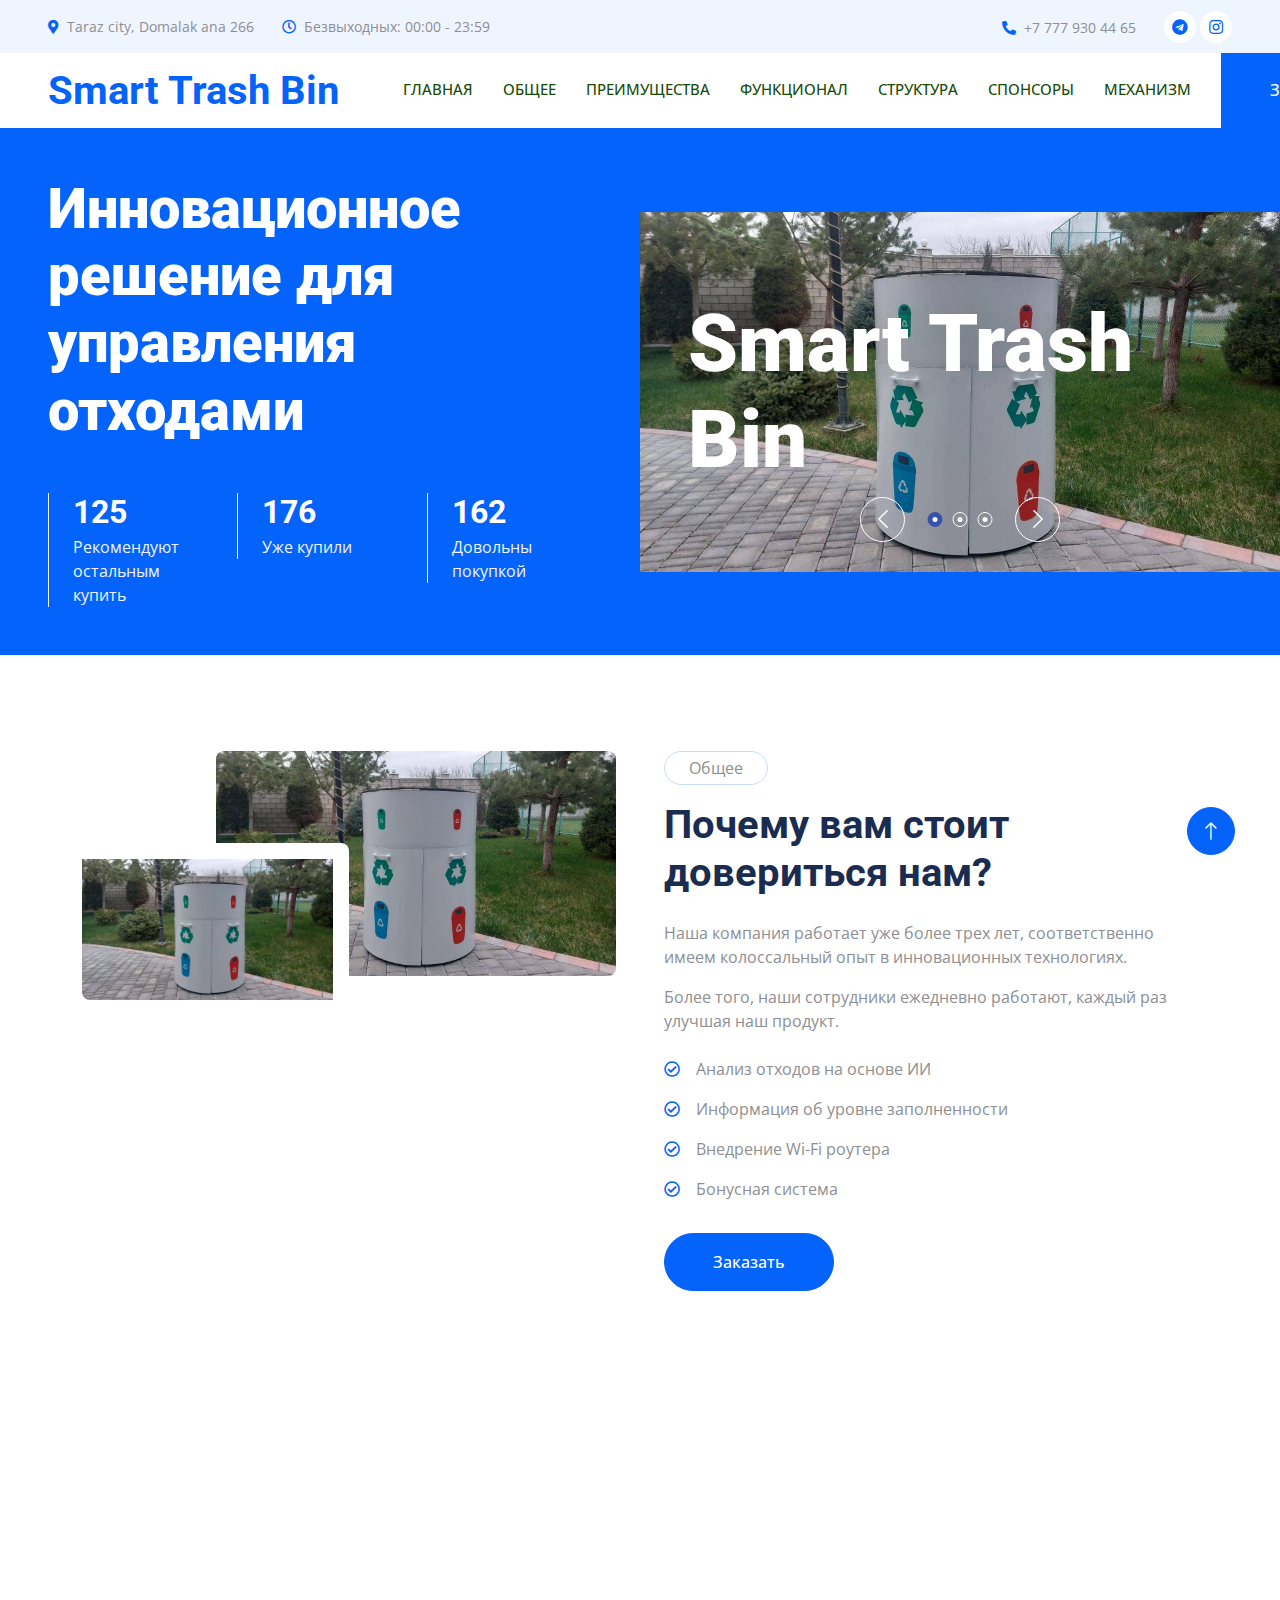
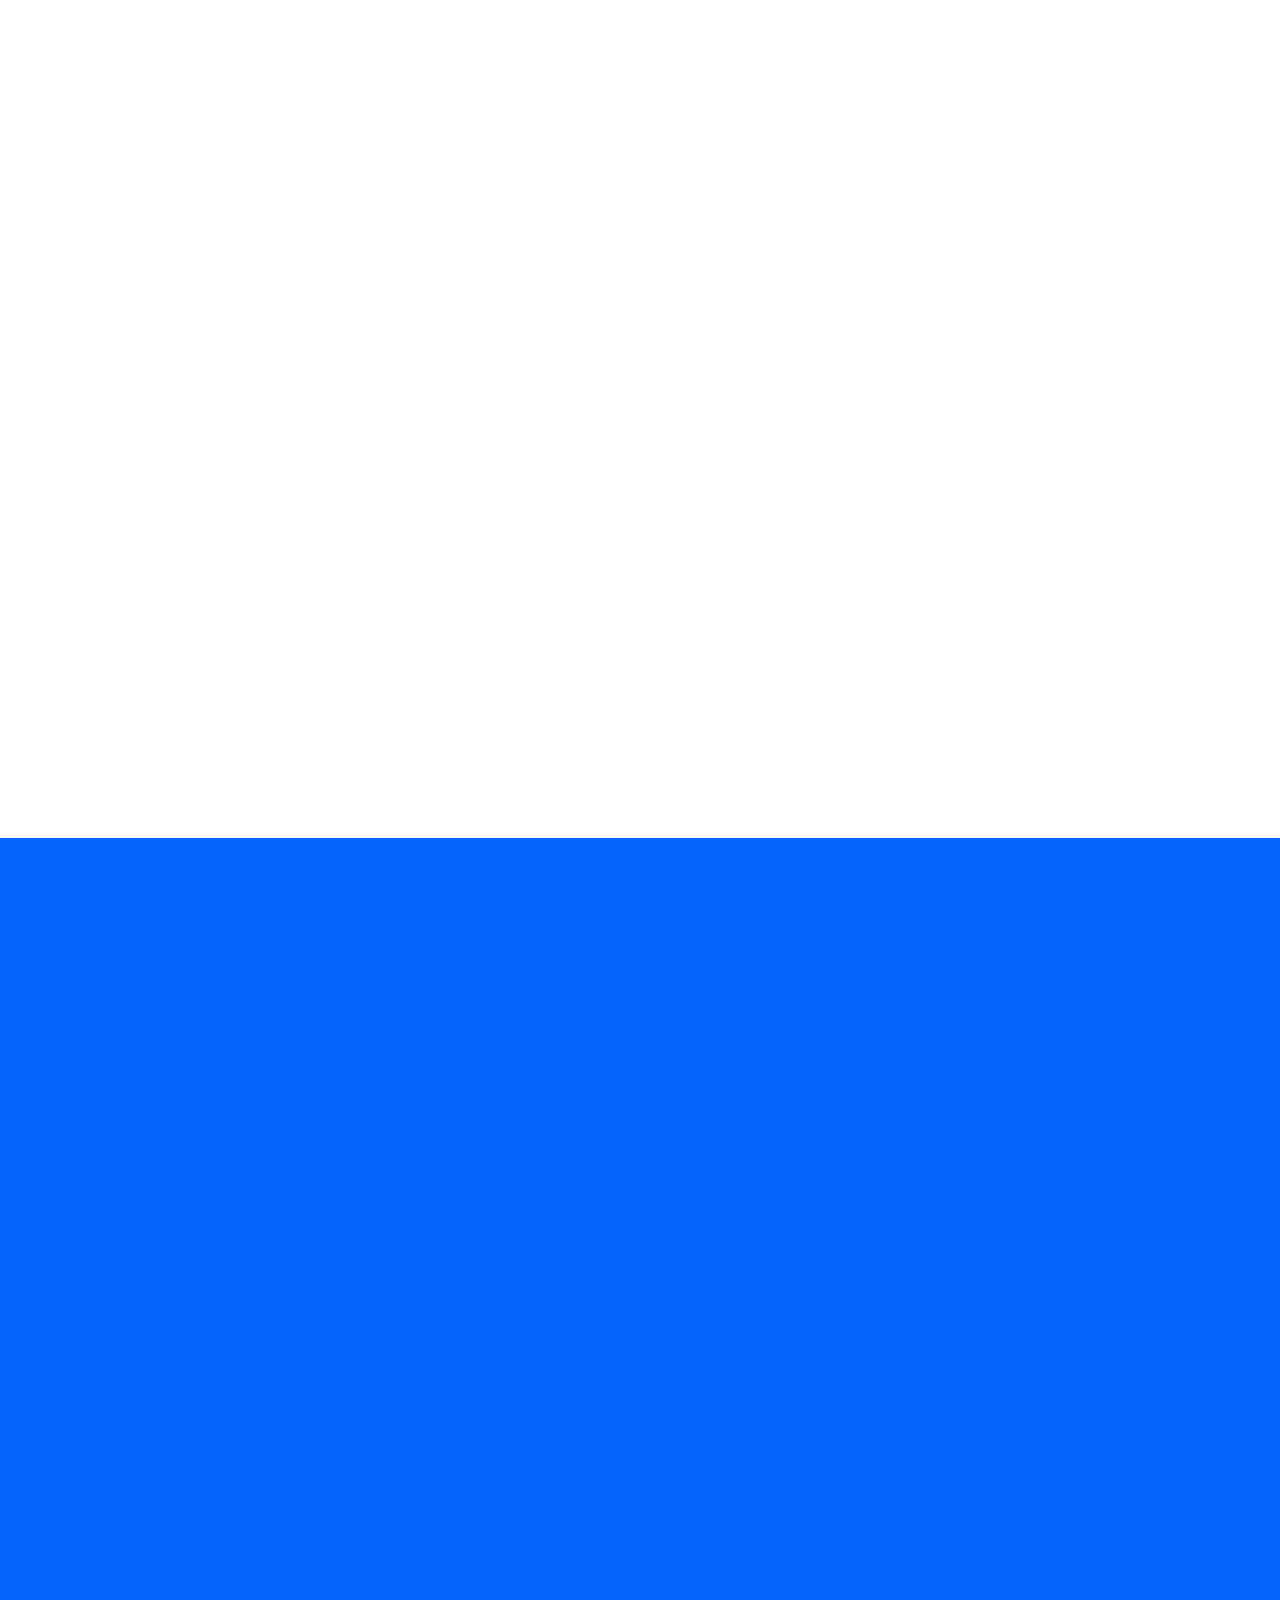
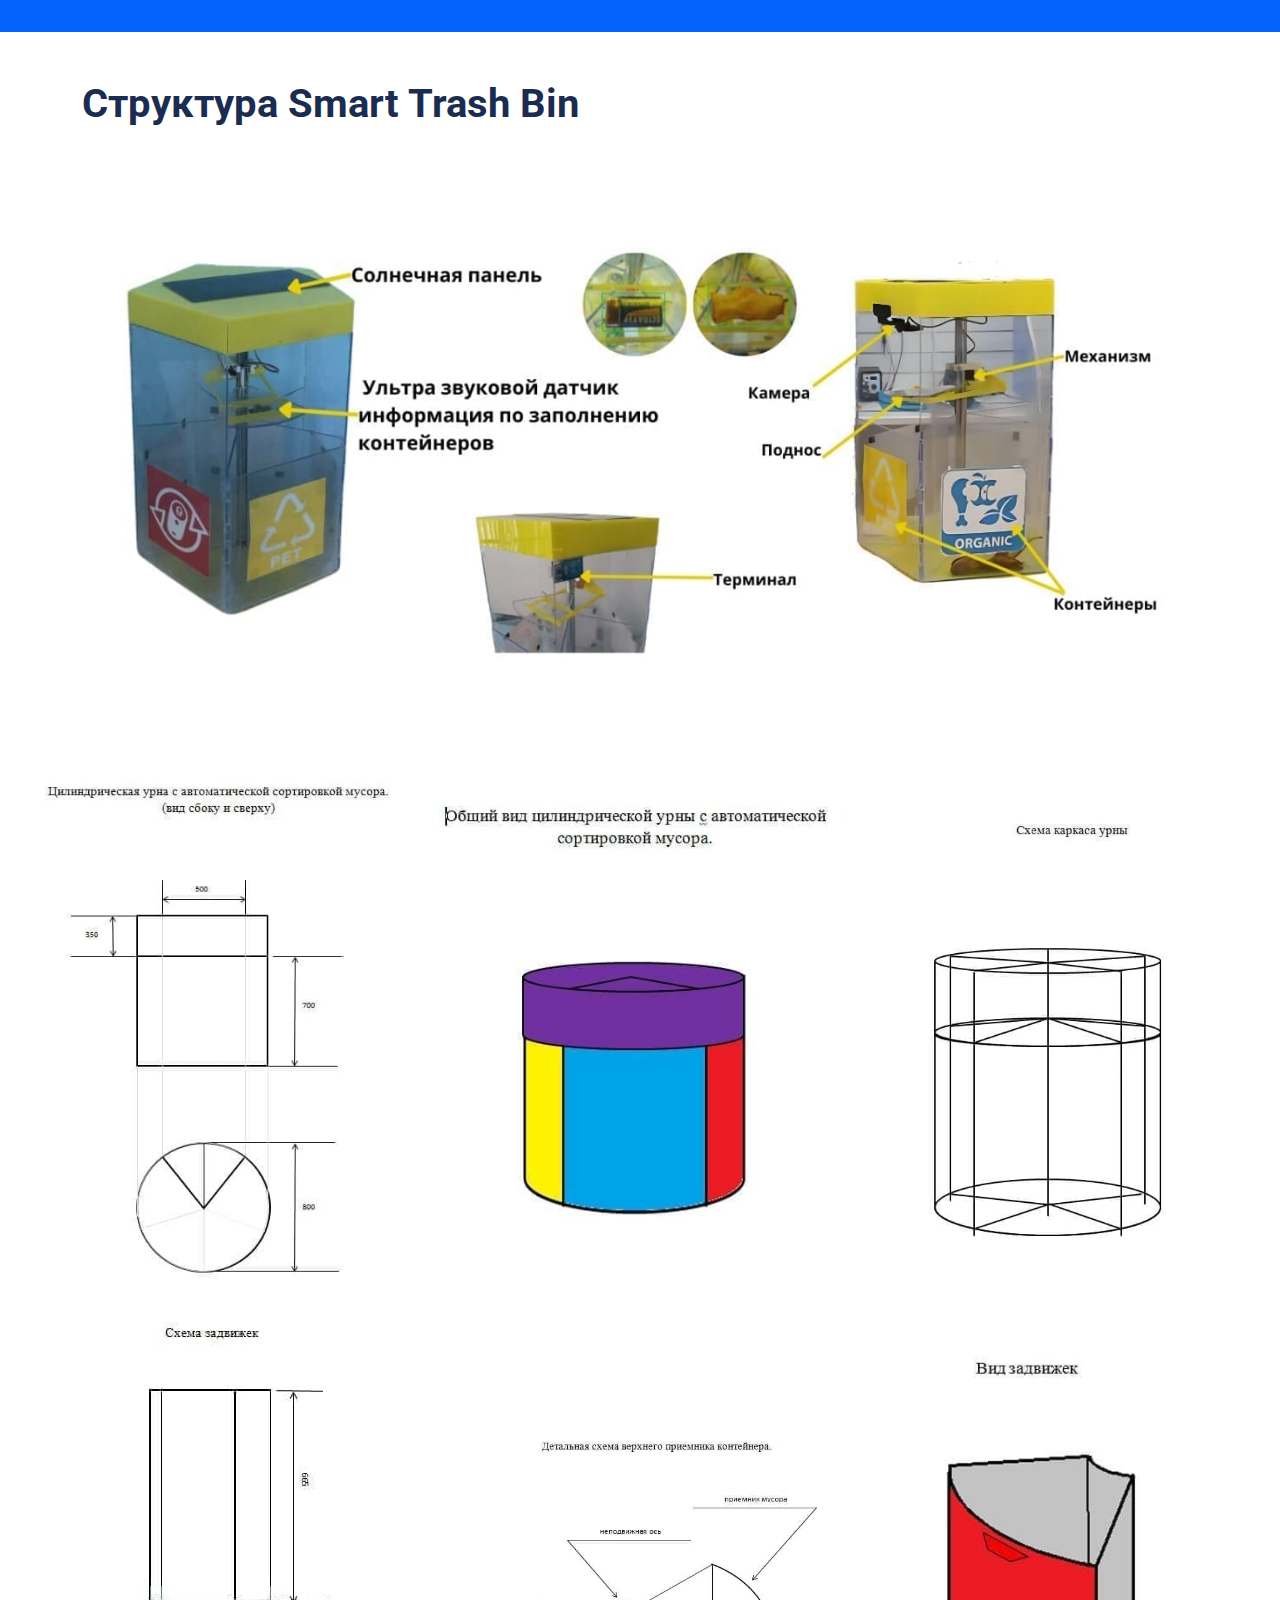
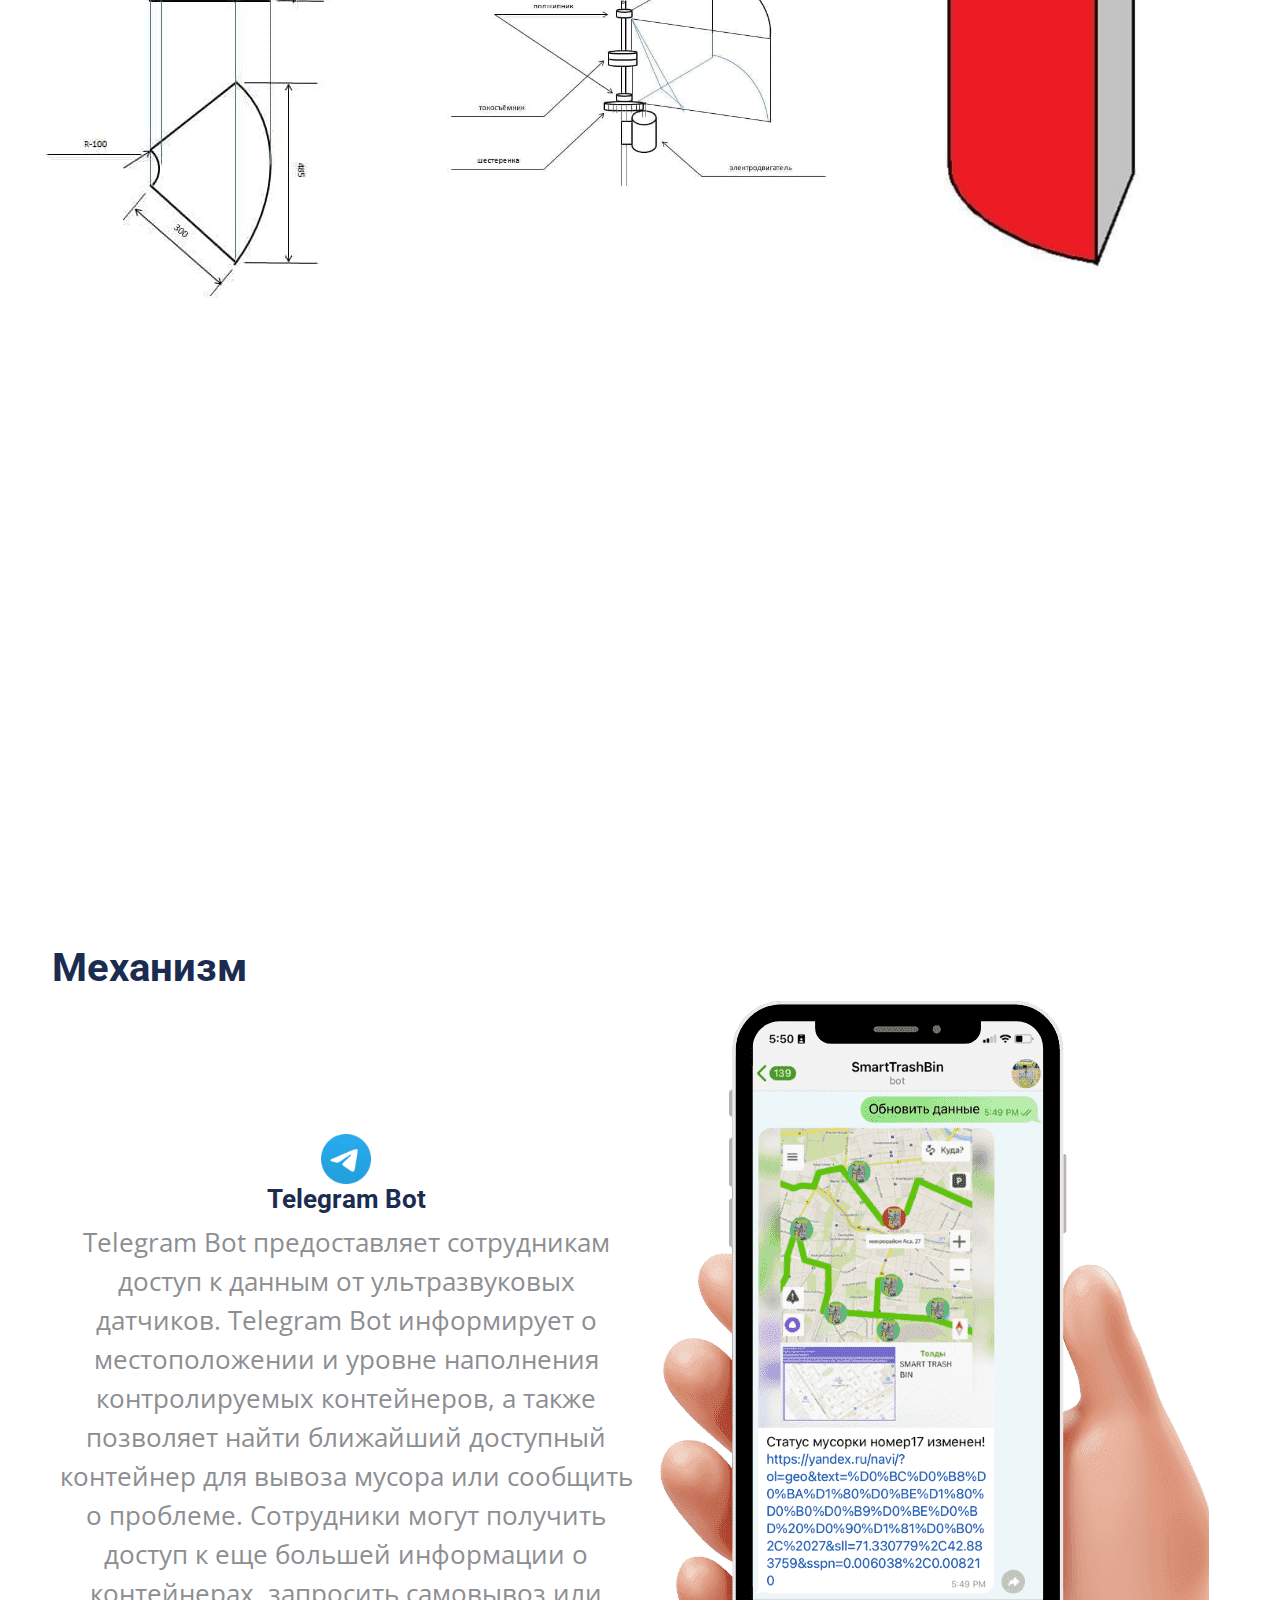
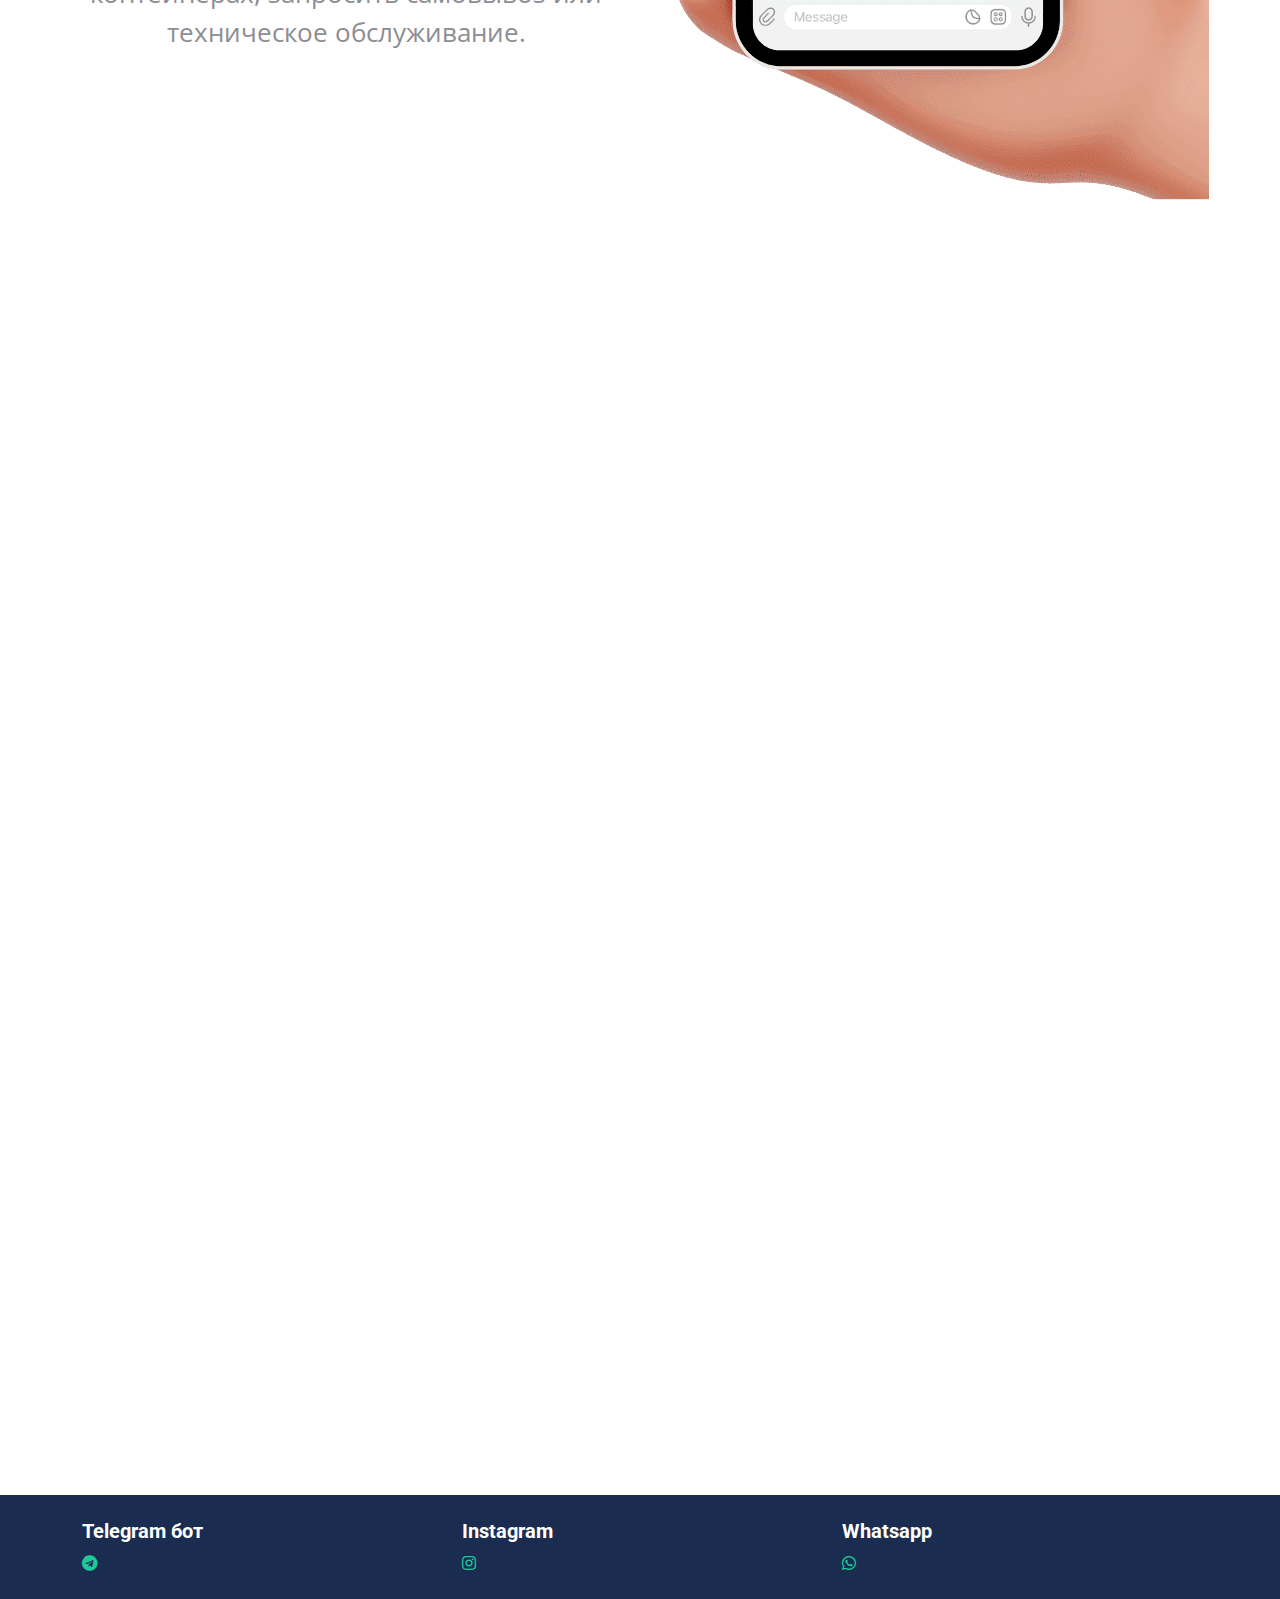
==== commit 46bd069e: "Update index.html" ====
--- a/index.html
+++ b/index.html
@@ -148,6 +148,7 @@
                     <p>Наша компания работает уже более трех лет, соответственно имеем колоссальный опыт в инновационных технологиях.</p>
                     <p class="mb-4">Более того, наши сотрудники ежедневно работают, каждый раз улучшая наш продукт.</p>
                     <p><i class="far fa-check-circle text-primary me-3"></i>Анализ отходов на основе ИИ</p>
+                    <p><i class="far fa-check-circle text-primary me-3"></i>Информация об уровне заполненности</p>
                     <p><i class="far fa-check-circle text-primary me-3"></i>Внедрение Wi-Fi роутера</p>
                     <p><i class="far fa-check-circle text-primary me-3"></i>Бонусная система</p>
                     <a class="btn btn-primary rounded-pill py-3 px-5 mt-3" href="#zakaz">Заказать</a>
--- a/css/style.css
+++ b/css/style.css
@@ -58,6 +58,12 @@
   .sec-07 h3,
   .sec-07 p {
     font-size: 10px; /* Измените размер шрифта на ваш выбор */
+  }
+}
+@media screen and (max-width: 768px) {
+  .sec-07 h3,
+  .sec-07 p {
+    font-size: 16px; /* Измените размер шрифта на ваш выбор */
   }
 }
 
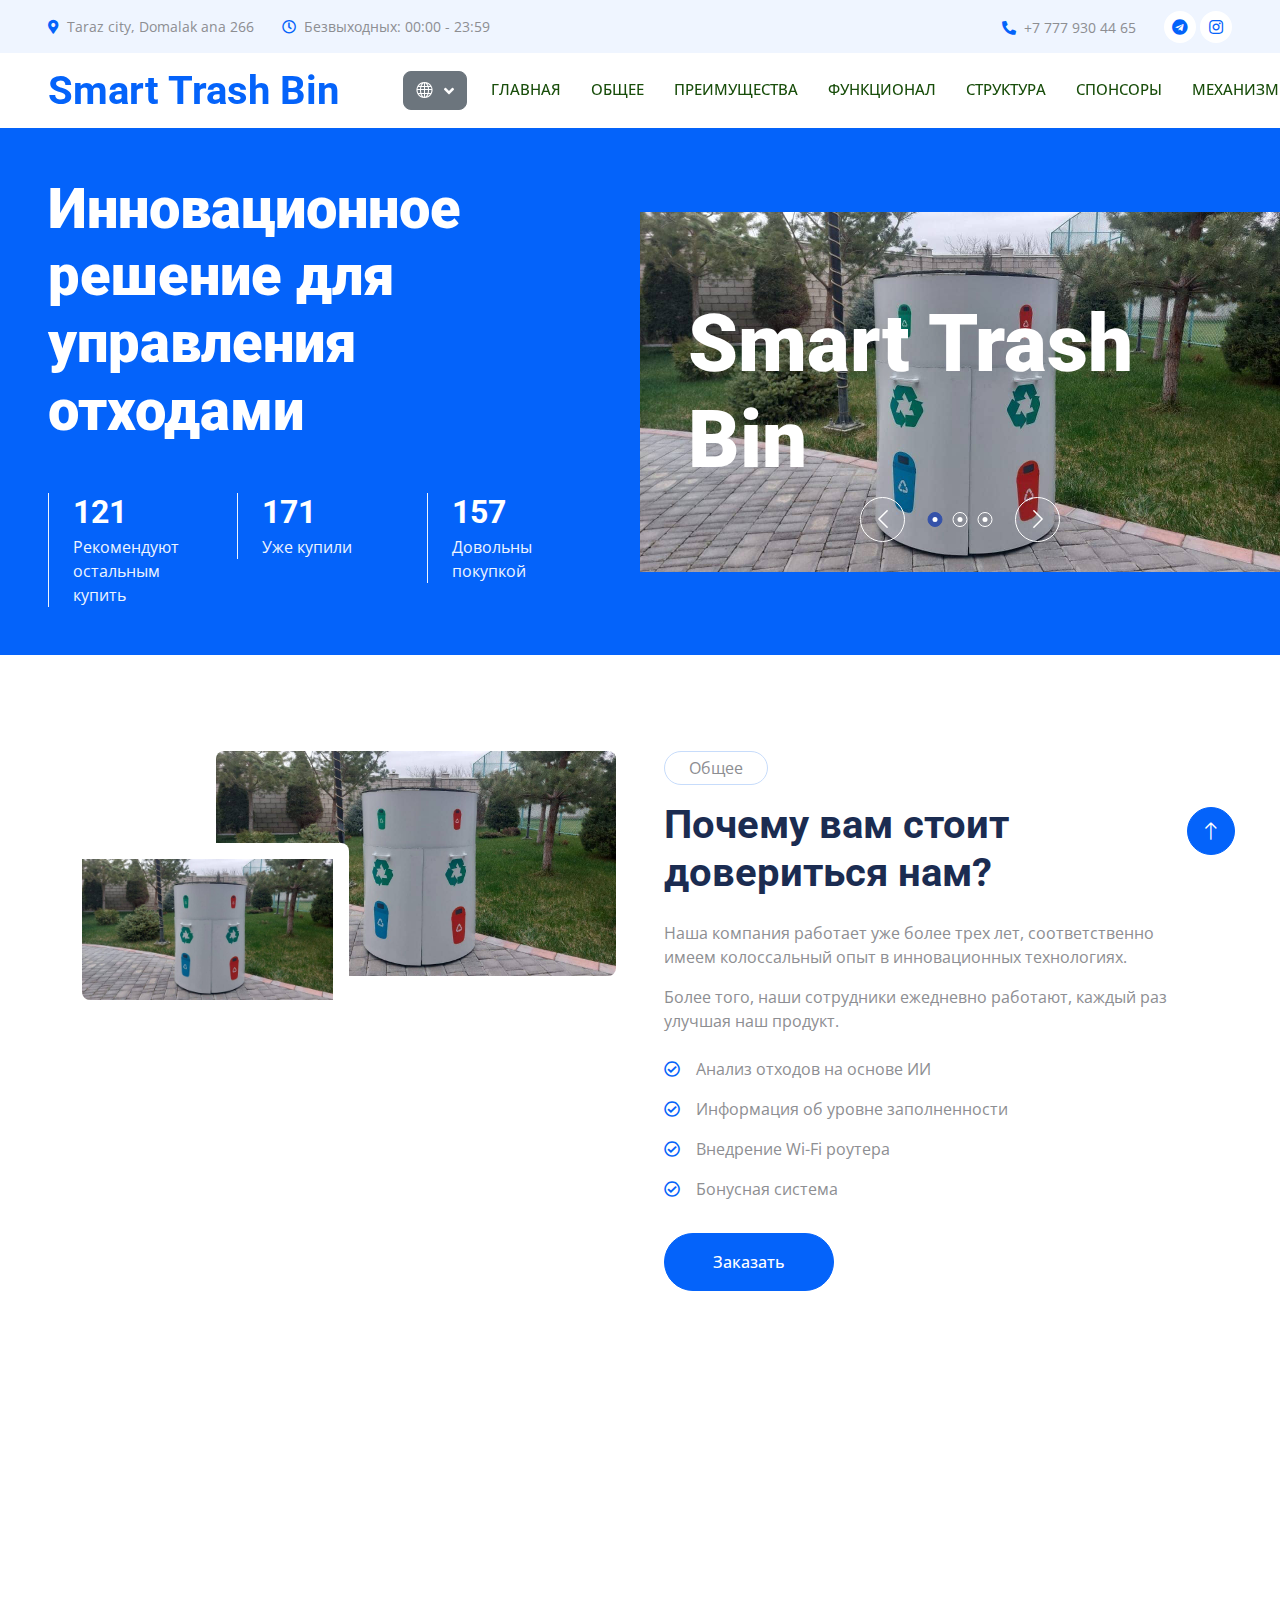
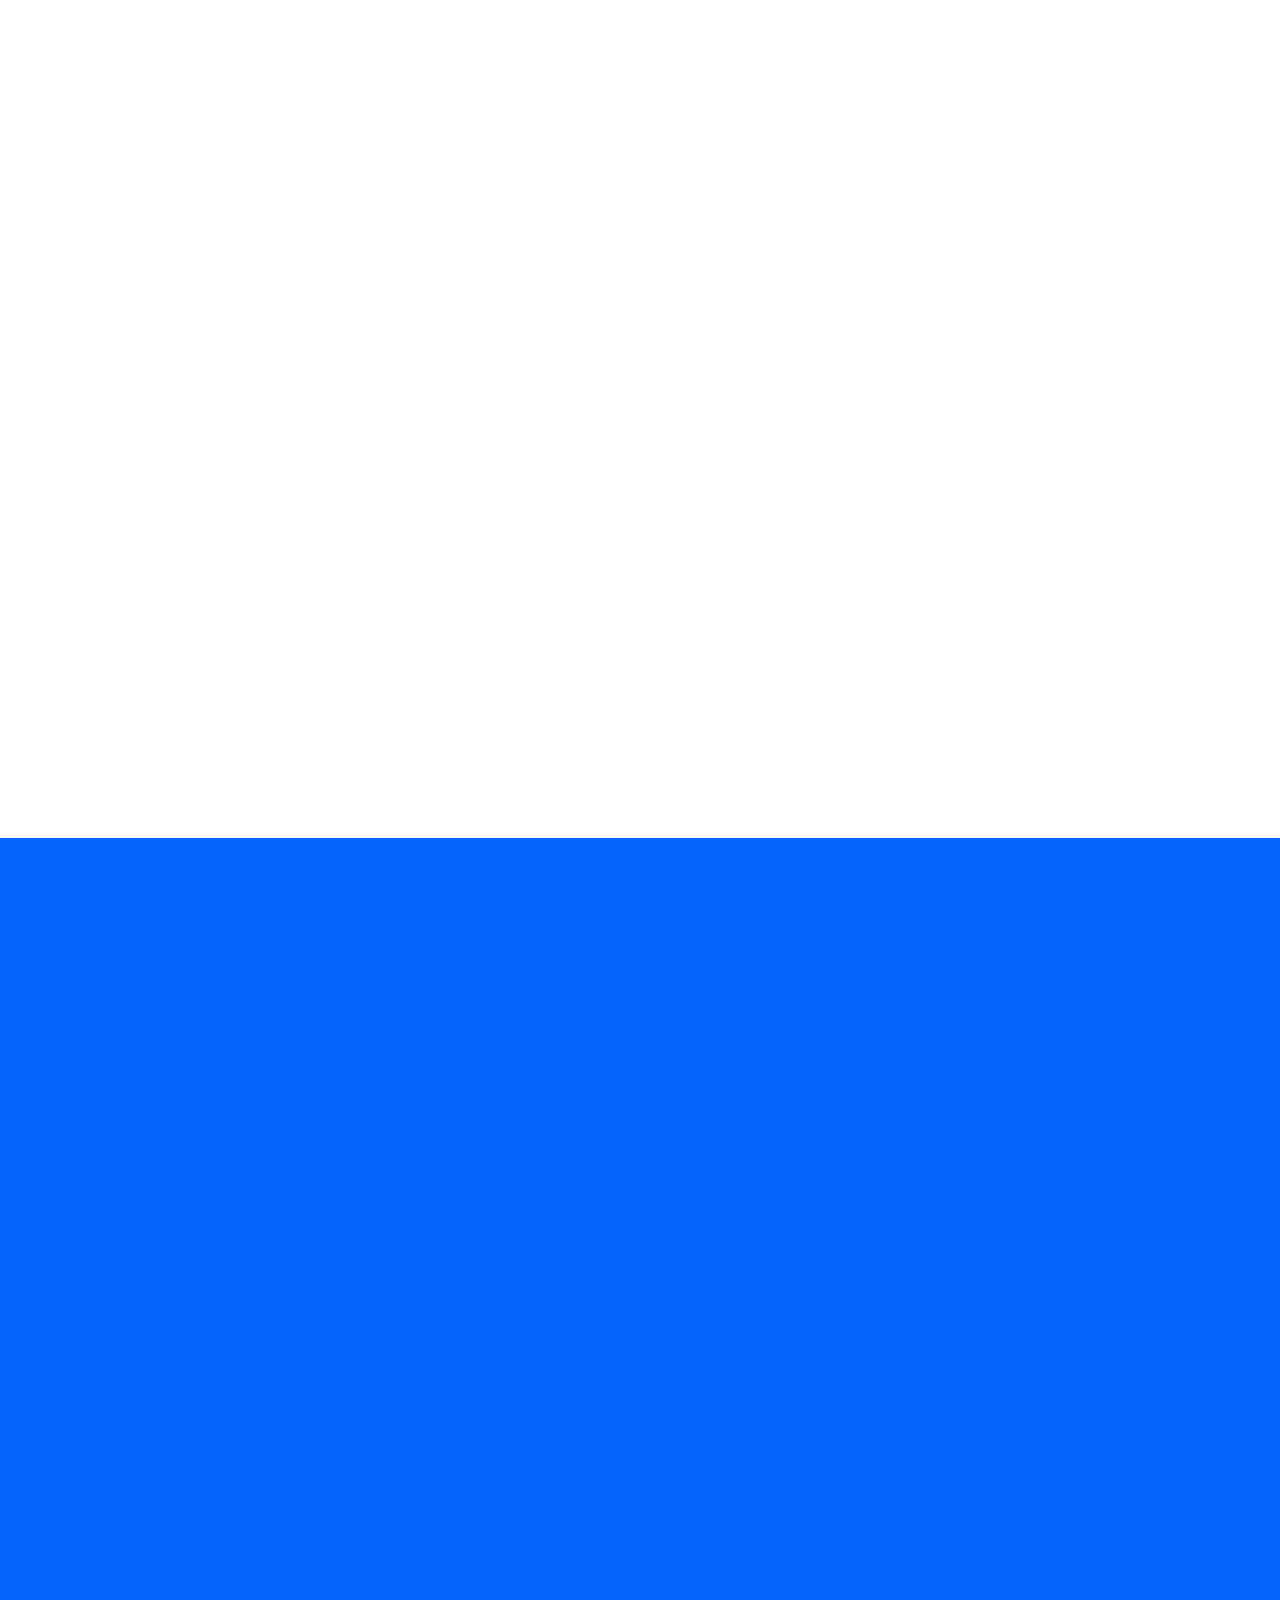
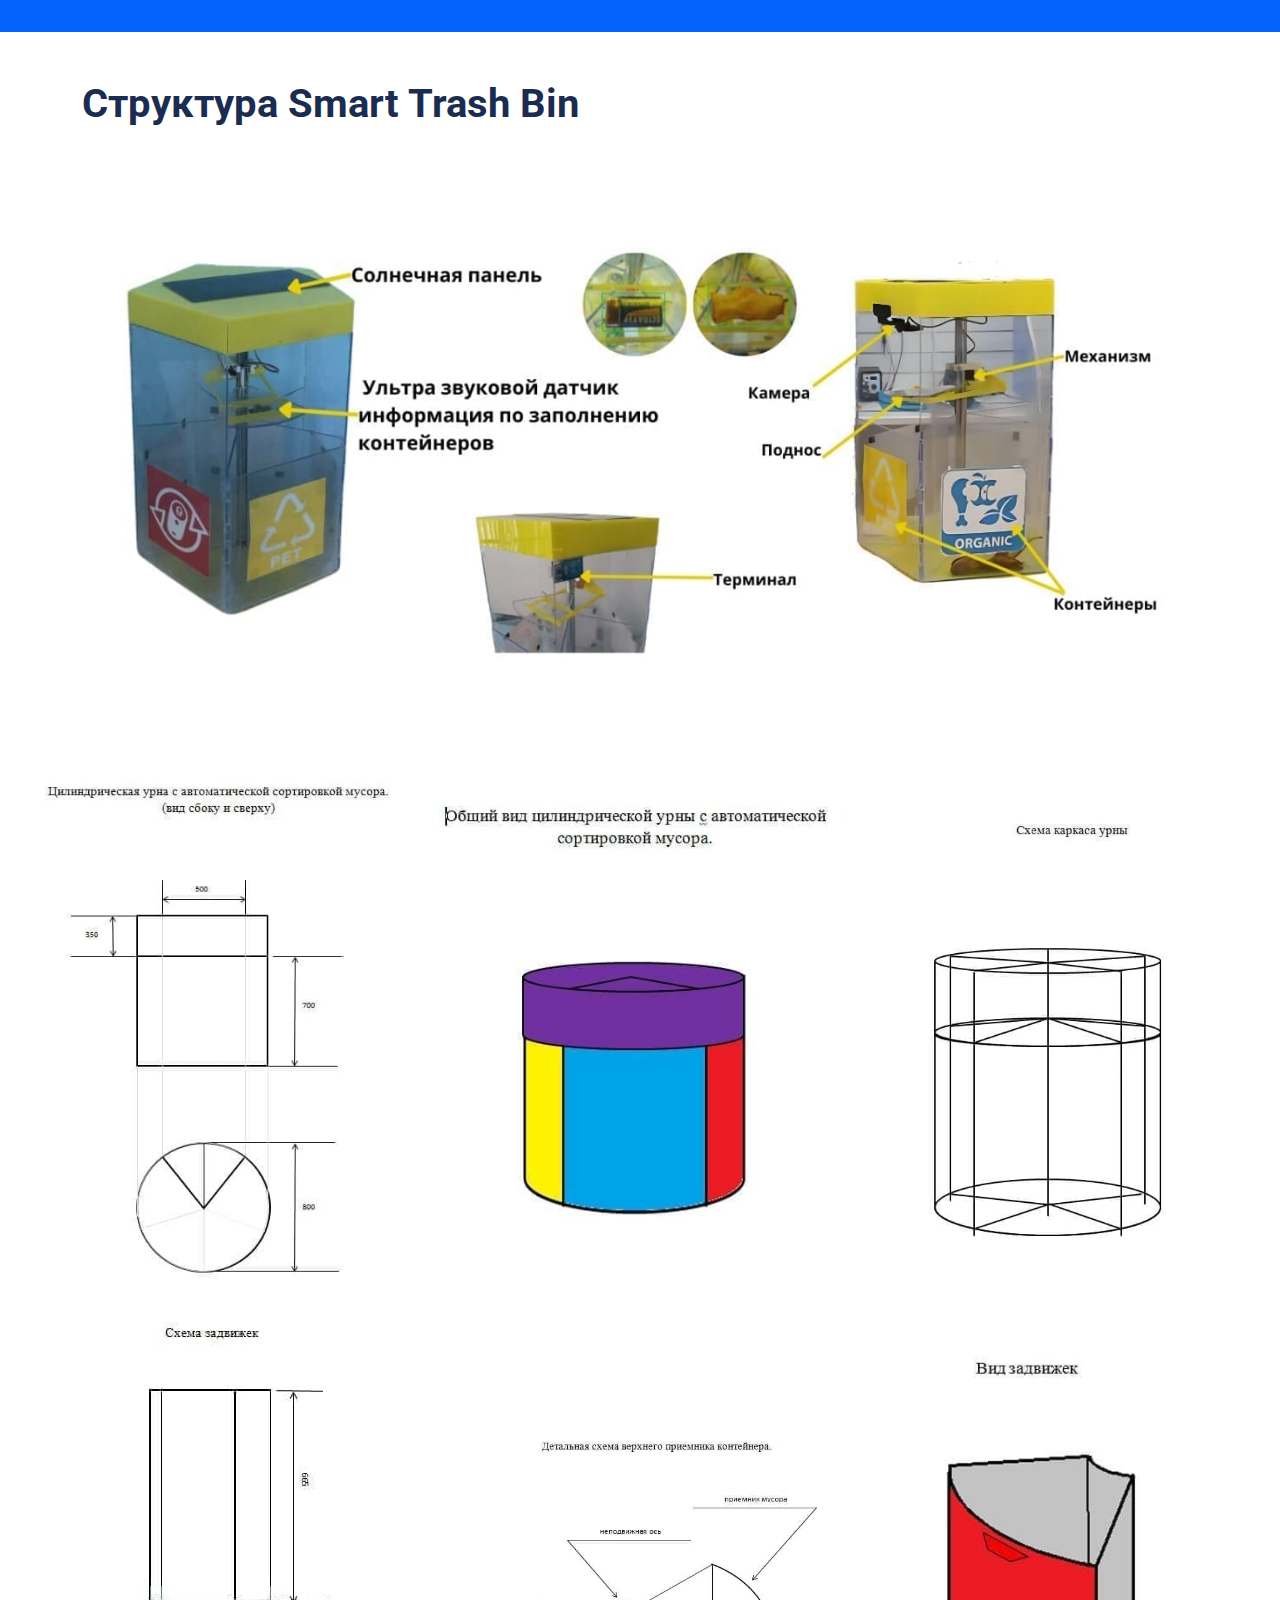
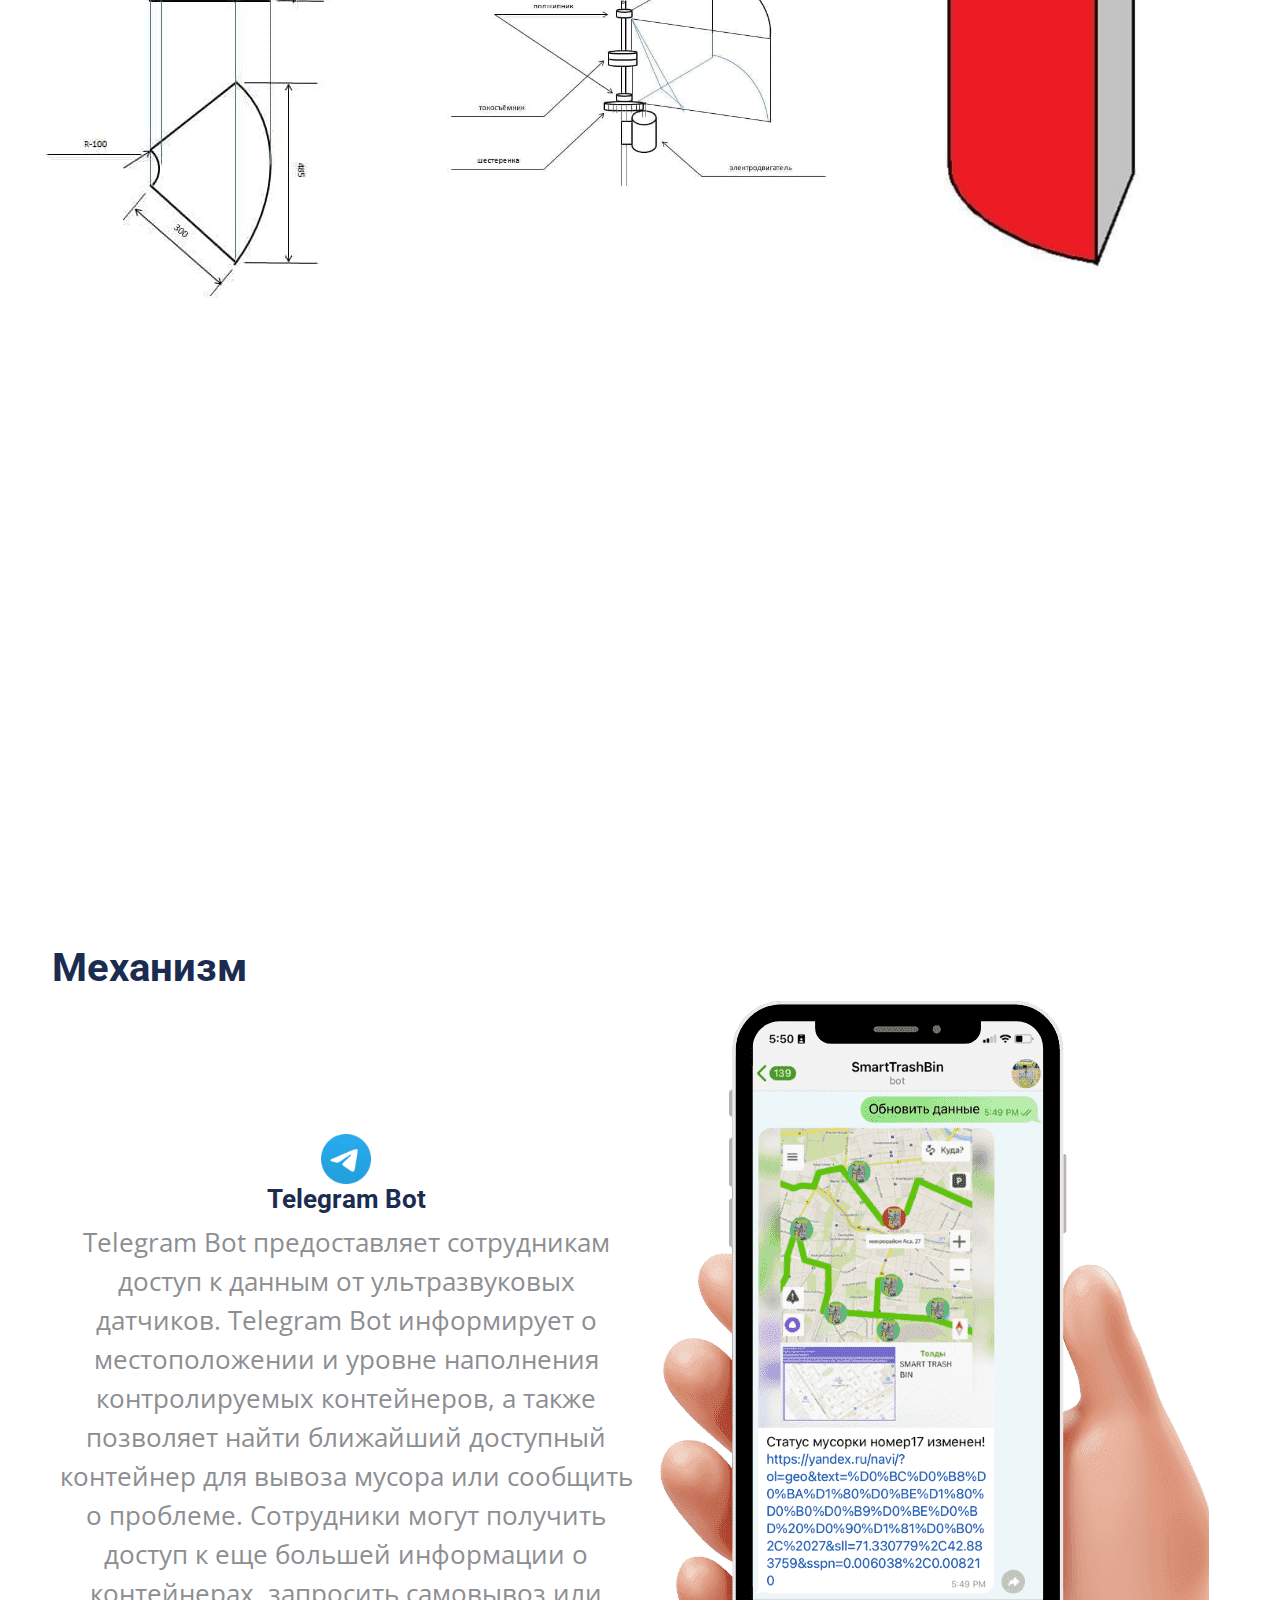
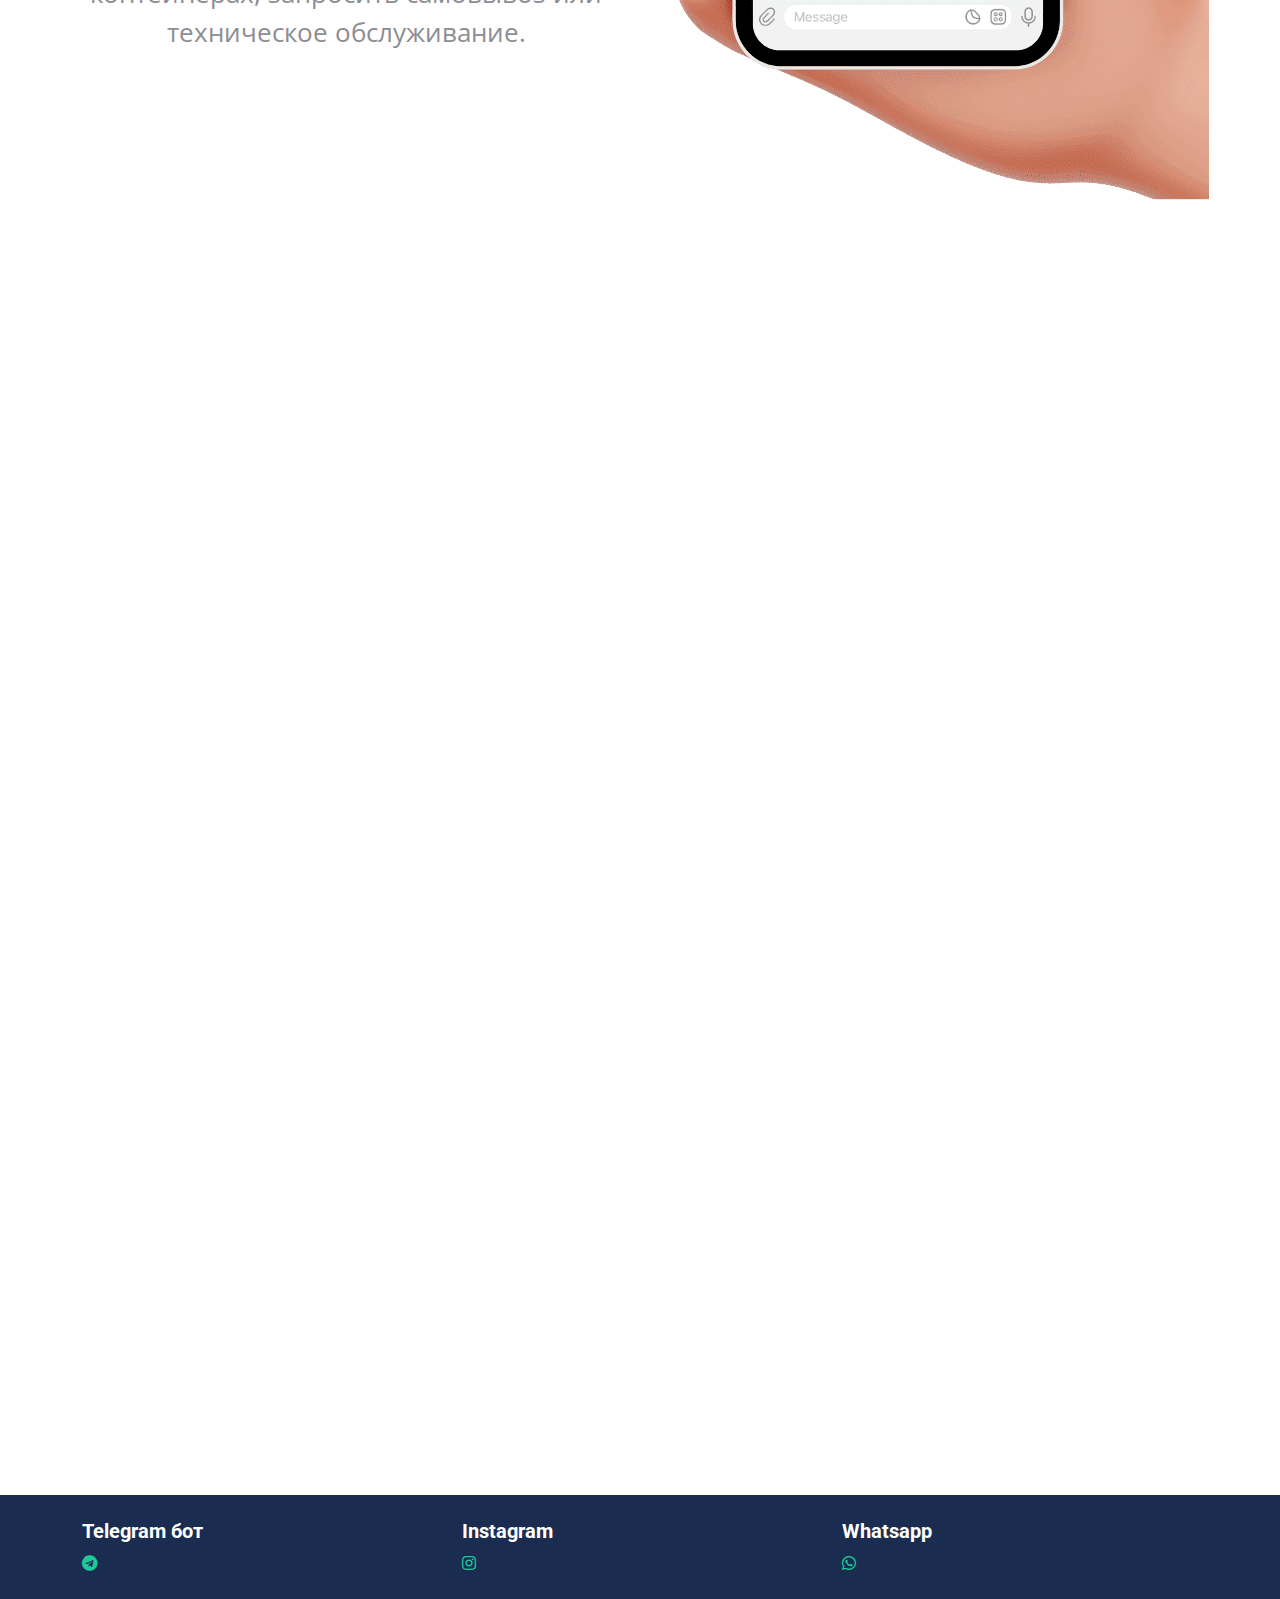
==== commit 147e5f22: "Update index.html" ====
--- a/index.html
+++ b/index.html
@@ -35,11 +35,11 @@
             <div class="col-lg-7 px-5 text-start">
                 <div class="h-100 d-inline-flex align-items-center py-3 me-4">
                     <small class="fa fa-map-marker-alt text-primary me-2"></small>
-                    <small>Taraz city, Domalak ana 266</small>
+                    <small class="lang" key="address">Taraz city, Domalak ana 266</small>
                 </div>
                 <div class="h-100 d-inline-flex align-items-center py-3">
                     <small class="far fa-clock text-primary me-2"></small>
-                    <small>Безвыходных: 00:00 - 23:59 </small>
+                    <small class="lang" key="work">Безвыходных: 00:00 - 23:59 </small>
                 </div>
             </div>
             <div class="col-lg-5 px-5 text-end">
@@ -59,67 +59,82 @@
 
 
     <nav class="navbar navbar-expand-lg bg-white navbar-light sticky-top p-0 wow fadeIn" data-wow-delay="0.1s">
-        <a href="index.html" class="navbar-brand d-flex align-items-center px-4 px-lg-5">
-            <h1 class="m-0 text-primary">Smart Trash Bin</h1>
-        </a>
-        <button type="button" class="navbar-toggler me-4" data-bs-toggle="collapse" data-bs-target="#navbarCollapse">
-            <span class="navbar-toggler-icon"></span>
-        </button>
-        <div class="collapse navbar-collapse" id="navbarCollapse">
-            <div class="navbar-nav ms-auto p-4 p-lg-0">
-                <a href="#main" class="nav-item nav-link">Главная</a>
-                <a href="#about" class="nav-item nav-link">Общее</a>
-                <a href="#advantages" class="nav-item nav-link">Преимущества</a>
-                <a href="#features" class="nav-item nav-link">Функционал</a>
-                <a href="#structure" class="nav-item nav-link">Структура</a>
-                <a href="#sponsors" class="nav-item nav-link">Спонсоры</a>
-                <a href="#mechanism" class="nav-item nav-link">Механизм</a>
-            <a href="#zakaz" class="btn btn-primary rounded-0 py-4 px-lg-5 d-none d-lg-block">Заказать<i class="fa fa-arrow-right ms-3"></i></a>
-        </div>
-    </nav>
-
+    <a href="index.html" class="navbar-brand d-flex align-items-center px-4 px-lg-5">
+        <h1 class="m-0 text-primary">Smart Trash Bin</h1>
+    </a>
+    <button type="button" class="navbar-toggler me-4" data-bs-toggle="collapse" data-bs-target="#navbarCollapse">
+        <span class="navbar-toggler-icon"></span>
+    </button>
+    <div class="dropdown me-4">
+    <button class="btn btn-secondary dropdown-toggle lang" key="language" type="button" id="languageDropdown" data-bs-toggle="dropdown" aria-expanded="false">
+        <i class="bi bi-globe"></i> <!-- This adds the globe icon -->
+    </button>
+    <ul class="dropdown-menu" aria-labelledby="languageDropdown">
+        <li><button class="dropdown-item translate" id="en">🇺🇸 English</button></li>
+        <li><button class="dropdown-item translate" id="ru">🇷🇺 Русский</button></li>
+        <li><button class="dropdown-item translate" id="kz">🇰🇿 Қазақша</button></li>
+    </ul>
+</div>
+
+    <div class="collapse navbar-collapse" id="navbarCollapse">
+        <div class="navbar-nav ms-auto p-4 p-lg-0">
+            <a href="#main" class="nav-item nav-link lang" key="nav1">Главная</a>
+            <a href="#about" class="nav-item nav-link lang" key="nav2" >Общее</a>
+            <a href="#advantages" class="nav-item nav-link lang" key="nav3">Преимущества</a>
+            <a href="#features" class="nav-item nav-link lang" key="nav4">Функционал</a>
+            <a href="#structure" class="nav-item nav-link lang" key="nav5">Структура</a>
+            <a href="#sponsors" class="nav-item nav-link lang" key="nav6">Спонсоры</a>
+            <a href="#mechanism" class="nav-item nav-link lang" key="nav7">Механизм</a>
+            <a href="#zakaz" class="btn btn-primary rounded-0 py-4 px-lg-5 d-none d-lg-block lang" key="order">Заказать<i class="fa fa-arrow-right ms-3"></i></a>
+        </div>
+    </div>
+</nav>
+
+
+
+ 
 
 
     <div class="container-fluid header bg-primary p-0 mb-5"  id="main">
         <div class="row g-0 align-items-center flex-column-reverse flex-lg-row">
             <div class="col-lg-6 p-5 wow fadeIn" data-wow-delay="0.1s">
-                <h1 class="display-4 text-white mb-5">Инновационное решение для управления отходами</h1>
+                <h1 class="display-4 text-white mb-5 lang" key="title">Инновационное решение для управления отходами</h1>
                 <div class="row g-4">
                     <div class="col-sm-4">
                         <div class="border-start border-light ps-4">
                             <h2 class="text-white mb-1" data-toggle="counter-up">356</h2>
-                            <p class="text-light mb-0">Рекомендуют остальным купить</p>
+                            <p class="text-light mb-0 lang" key="stat1">Рекомендуют остальным купить</p>
                         </div>
                     </div>
                     <div class="col-sm-4">
                         <div class="border-start border-light ps-4">
                             <h2 class="text-white mb-1" data-toggle="counter-up">503</h2>
-                            <p class="text-light mb-0">Уже купили</p>
+                            <p class="text-light mb-0 lang" key="stat2">Уже купили</p>
                         </div>
                     </div>
                     <div class="col-sm-4">
                         <div class="border-start border-light ps-4">
                             <h2 class="text-white mb-1" data-toggle="counter-up">462</h2>
-                            <p class="text-light mb-0">Довольны покупкой</p>
-                        </div>
-                    </div>
-                </div>
-            </div>
-            <div class="col-lg-6 wow fadeIn" data-wow-delay="0.5s">
-                <div class="owl-carousel header-carousel">
+                            <p class="text-light mb-0 lang" key="stat3">Довольны покупкой</p>
+                        </div>
+                    </div>
+                </div>
+            </div>
+             <div class="col-lg-6 wow fadeIn" data-wow-delay="0.5s">
+                <div class="owl-carousel header-carousel lang">
                     <div class="owl-carousel-item position-relative">
                         <img class="img-fluid" src="img/img2.jpeg" alt="">
                         <div class="owl-carousel-text">
                             <h1 class="display-1 text-white mb-0">Smart Trash Bin</h1>
                         </div>
                     </div>
-                    <div class="owl-carousel-item position-relative">
+                    <div class="owl-carousel-item position-relative lang">
                         <img class="img-fluid" src="img/img2.jpeg" alt="">
                         <div class="owl-carousel-text">
                             <h1 class="display-1 text-white mb-0">Smart Trash Bin</h1>
                         </div>
                     </div>
-                    <div class="owl-carousel-item position-relative">
+                    <div class="owl-carousel-item position-relative lang">
                         <img class="img-fluid" src="img/img2.jpeg" alt="">
                         <div class="owl-carousel-text">
                             <h1 class="display-1 text-white mb-0">Smart Trash Bin</h1>
@@ -143,15 +158,15 @@
                     </div>
                 </div>
                 <div class="col-lg-6 wow fadeIn" data-wow-delay="0.5s">
-                    <p class="d-inline-block border rounded-pill py-1 px-4">Общее</p>
-                    <h1 class="mb-4">Почему вам стоит довериться нам?</h1>
-                    <p>Наша компания работает уже более трех лет, соответственно имеем колоссальный опыт в инновационных технологиях.</p>
-                    <p class="mb-4">Более того, наши сотрудники ежедневно работают, каждый раз улучшая наш продукт.</p>
-                    <p><i class="far fa-check-circle text-primary me-3"></i>Анализ отходов на основе ИИ</p>
-                    <p><i class="far fa-check-circle text-primary me-3"></i>Информация об уровне заполненности</p>
-                    <p><i class="far fa-check-circle text-primary me-3"></i>Внедрение Wi-Fi роутера</p>
-                    <p><i class="far fa-check-circle text-primary me-3"></i>Бонусная система</p>
-                    <a class="btn btn-primary rounded-pill py-3 px-5 mt-3" href="#zakaz">Заказать</a>
+                    <p class="d-inline-block border rounded-pill py-1 px-4 lang" key="nav2">Общее</p>
+                    <h1 class="mb-4 lang" key="why_us">Почему вам стоит довериться нам?</h1>
+                    <p class="lang" key="why_us_desc1">Наша компания работает уже более трех лет, соответственно имеем колоссальный опыт в инновационных технологиях.</p>
+                    <p class="mb-4 lang" key="why_us_desc2">Более того, наши сотрудники ежедневно работают, каждый раз улучшая наш продукт.</p>
+                    <p class="lang" key="why_us_opt1"><i class="far fa-check-circle text-primary me-3"></i>Анализ отходов на основе ИИ</p>
+                    <p class="lang" key="why_us_opt2"><i class="far fa-check-circle text-primary me-3"></i>Информация об уровне заполненности</p>
+                    <p class="lang" key="why_us_opt3"><i class="far fa-check-circle text-primary me-3"></i>Внедрение Wi-Fi роутера</p>
+                    <p class="lang" key="why_us_opt4"><i class="far fa-check-circle text-primary me-3"></i>Бонусная система</p>
+                    <a class="btn btn-primary rounded-pill py-3 px-5 mt-3 lang" key="order" href="#zakaz">Заказать</a>
                 </div>
             </div>
         </div>
@@ -163,8 +178,8 @@
     <div class="container-xxl py-5" id="advantages">
         <div class="container">
             <div class="text-center mx-auto mb-5 wow fadeInUp" data-wow-delay="0.1s" style="max-width: 600px;">
-                <p class="d-inline-block border rounded-pill py-1 px-4">Наши Преимущества</p>
-                <h1>Преимущества</h1>
+                <p class="d-inline-block border rounded-pill py-1 px-4 lang" key="advantages">Наши Преимущества</p>
+                <h1 class="lang" key="advantages">Преимущества</h1>
             </div>
             <div class="row g-4">
                 <div class="col-lg-4 col-md-6 wow fadeInUp" data-wow-delay="0.1s">
@@ -172,9 +187,9 @@
                         <div class="d-inline-flex align-items-center justify-content-center bg-white rounded-circle mb-4" style="width: 65px; height: 65px;">
                             <i class="fas fa-tree"></i>
                         </div>
-                        <h4 class="mb-3">Экологичность</h4>
-                        <p class="mb-4">Smart Trash Bin служит для очистки населенных пунктов от отходов, сохраняя нашу драгоценную экологию.</p>
-                        <a class="btn" href="#zakaz"><i class="fa fa-plus text-primary me-3"></i>Узнать</a>
+                        <h4 class="mb-3 lang" key="advTitle1">Экологичность</h4>
+                        <p class="mb-4 lang" key="advDesc1">Smart Trash Bin служит для очистки населенных пунктов от отходов, сохраняя нашу драгоценную экологию.</p>
+                        <a class="btn lang" key="order" href="#zakaz"><i class="fa fa-plus text-primary me-3"></i>Узнать</a>
                     </div>
                 </div>
                 <div class="col-lg-4 col-md-6 wow fadeInUp" data-wow-delay="0.3s">
@@ -182,9 +197,9 @@
                         <div class="d-inline-flex align-items-center justify-content-center bg-white rounded-circle mb-4" style="width: 65px; height: 65px;">
                             <i class="fa fa-x-ray text-primary fs-4"></i>
                         </div>
-                        <h4 class="mb-3">Автоматическая переработка</h4>
-                        <p class="mb-4">Smart Trash Bin автоматически сортирует отходы и распределяет по контейнерам.</p>
-                        <a class="btn" href="#zakaz"><i class="fa fa-plus text-primary me-3"></i>Узнать</a>
+                        <h4 class="mb-3 lang" key="advTitle2">Автоматическая переработка</h4>
+                        <p class="mb-4 lang" key="advDesc2">Smart Trash Bin автоматически сортирует отходы и распределяет по контейнерам.</p>
+                        <a class="btn lang" key="order" href="#zakaz"><i class="fa fa-plus text-primary me-3"></i>Узнать</a>
                     </div>
                 </div>
                 <div class="col-lg-4 col-md-6 wow fadeInUp" data-wow-delay="0.5s">
@@ -192,9 +207,9 @@
                         <div class="d-inline-flex align-items-center justify-content-center bg-white rounded-circle mb-4" style="width: 65px; height: 65px;">
                             <i class="fa fa-brain text-primary fs-4"></i>
                         </div>
-                        <h4 class="mb-3">Умный мониторинг</h4>
-                        <p class="mb-4">Программа отображает положение Smart Trash Bin в настоящее время</p>
-                        <a class="btn" href="#zakaz"><i class="fa fa-plus text-primary me-3"></i>Узнать</a>
+                        <h4 class="mb-3 lang" key="advTitle3">Умный мониторинг</h4>
+                        <p class="mb-4 lang" key="advDesc3">Программа отображает положение Smart Trash Bin в настоящее время</p>
+                        <a class="btn lang" key="order" href="#zakaz"><i class="fa fa-plus text-primary me-3"></i>Узнать</a>
                     </div>
                 </div>
                 <div class="col-lg-4 col-md-6 wow fadeInUp" data-wow-delay="0.1s">
@@ -202,9 +217,9 @@
                         <div class="d-inline-flex align-items-center justify-content-center bg-white rounded-circle mb-4" style="width: 65px; height: 65px;">
                             <i class="fas fa-piggy-bank"></i>
                         </div>
-                        <h4 class="mb-3">Бонусная система</h4>
-                        <p class="mb-4">При использовании специальной программы пользователи будут получать бонусы на их реальный счет.</p>
-                        <a class="btn" href="#zakaz"><i class="fa fa-plus text-primary me-3"></i>Узнать</a>
+                        <h4 class="mb-3 lang" key="advTitle4">Бонусная система</h4>
+                        <p class="mb-4 lang" key="advDesc4">При использовании специальной программы пользователи будут получать бонусы на их реальный счет.</p>
+                        <a class="btn lang" key="order" href="#zakaz"><i class="fa fa-plus text-primary me-3"></i>Узнать</a>
                     </div>
                 </div>
                 <div class="col-lg-4 col-md-6 wow fadeInUp" data-wow-delay="0.3s">
@@ -212,9 +227,9 @@
                         <div class="d-inline-flex align-items-center justify-content-center bg-white rounded-circle mb-4" style="width: 65px; height: 65px;">
                             <i class="fas fa-cube"></i>
                         </div>
-                        <h4 class="mb-3">Вместительность</h4>
-                        <p class="mb-4">Smart Trash Bin большой обьем, то есть большая вместительность.</p>
-                        <a class="btn" href="#zakaz"><i class="fa fa-plus text-primary me-3"></i>Узнать</a>
+                        <h4 class="mb-3 lang" key="advTitle5">Вместительность</h4>
+                        <p class="mb-4 lang" key="advDesc5">Smart Trash Bin большой обьем, то есть большая вместительность.</p>
+                        <a class="btn lang" key="order" href="#zakaz"><i class="fa fa-plus text-primary me-3"></i>Узнать</a>
                     </div>
                 </div>
                 <div class="col-lg-4 col-md-6 wow fadeInUp" data-wow-delay="0.5s">
@@ -222,9 +237,9 @@
                         <div class="d-inline-flex align-items-center justify-content-center bg-white rounded-circle mb-4" style="width: 65px; height: 65px;">
                             <i class="fa fa-vials text-primary fs-4"></i>
                         </div>
-                        <h4 class="mb-3">Универсальность</h4>
-                        <p class="mb-4">Smart Trash Bin за счет своих датчиков способен определять шесть основных вида мусора</p>
-                        <a class="btn" href="#zakaz"><i class="fa fa-plus text-primary me-3"></i>Узнать</a>
+                        <h4 class="mb-3 lang" key="advTitle6">Универсальность</h4>
+                        <p class="mb-4 lang" key="advDesc6">Smart Trash Bin за счет своих датчиков способен определять шесть основных вида мусора</p>
+                        <a class="btn lang" key="order" href="#zakaz"><i class="fa fa-plus text-primary me-3"></i>Узнать</a>
                     </div>
                 </div>
             </div>
@@ -238,20 +253,21 @@
             <div class="row g-0 mx-lg-0">
                 <div class="col-lg-6 feature-text py-5 wow fadeIn" data-wow-delay="0.1s">
                     <div class="p-lg-5 ps-lg-0">
-                        <p class="d-inline-block border rounded-pill text-light py-1 px-4">Функционал</p>
-                        <h1 class="text-white mb-4">Почему стоит выбирать нас?</h1>
-                        <p class="text-white mb-4 pb-2">МЫ предлагаем такие функции, как сортировку мусора и мониторинг в
+                        <p class="d-inline-block border rounded-pill text-light py-1 px-4 lang" key="function">Функционал</p>
+                        <h1 class="text-white mb-4 lang" key="function_qs">Почему стоит выбирать нас?</h1>
+                        <p class="text-white mb-4 pb-2 lang" key="function_p">Мы предлагаем такие функции, как сортировку мусора и мониторинг в
                             реальном времени, что делает его идеальным выбором для современных и
                             устойчивых потребностей в утилизации отходов.</p>
                         <div class="row g-4">
                             <div class="col-6">
                                 <div class="d-flex align-items-center">
                                     <div class="d-flex flex-shrink-0 align-items-center justify-content-center rounded-circle bg-light" style="width: 55px; height: 55px;">
-                                        <i class="fa fa-user-md text-primary"></i>
+                                        <i class="fa fa-comment-medical text-primary"></i>
                                     </div>
                                     <div class="ms-4">
-                                        <p class="text-white mb-2">Сортировка на основе ИИ</p>
-                                        <h5 class="text-white mb-0">Высокое качество сортировки</h5>
+                                        <h5 class="text-white mb-0 lang" key="functionTitle1">Высокое качество сортировки</h5>
+                                        <p class="text-white mb-2 lang" key="functionDesc1">Сортировка на основе ИИ</p>
+                                        
                                     </div>
                                 </div>
                             </div>
@@ -261,19 +277,19 @@
                                         <i class="fa fa-check text-primary"></i>
                                     </div>
                                     <div class="ms-4">
-                                        <p class="text-white mb-2">Высокое качество</p>
-                                        <h5 class="text-white mb-0">Поддержка</h5>
+                                        <h5 class="text-white mb-0"key="functionTitle2">Доступность</h5>
+                                        <p class="text-white mb-2" key="functionDesc2">Удобно и комфортно</p>
                                     </div>
                                 </div>
                             </div>
                             <div class="col-6">
                                 <div class="d-flex align-items-center">
                                     <div class="d-flex flex-shrink-0 align-items-center justify-content-center rounded-circle bg-light" style="width: 55px; height: 55px;">
-                                        <i class="fa fa-comment-medical text-primary"></i>
+                                        <i class="fa fa-user-md text-primary  fa"></i>
                                     </div>
                                     <div class="ms-4">
-                                        <p class="text-white mb-2">Просмотр маршрута и заполненности корзин</p>
-                                        <h5 class="text-white mb-0">Отслеживание положения Smart Trash Bin </h5>
+                                        <h5 class="text-white mb-0 lang" key="functionTitle3">Отслеживание положения Smart Trash Bin </h5>
+                                        <p class="text-white mb-2 lang" key="functionDesc3">Просмотр маршрута и заполненности корзин</p>
                                     </div>
                                 </div>
                             </div>
@@ -283,8 +299,9 @@
                                         <i class="fa fa-headphones text-primary"></i>
                                     </div>
                                     <div class="ms-4">
-                                        <p class="text-white mb-2">24 часа в сутки </p>
-                                        <h5 class="text-white mb-0">Поддержка<h5>
+                                        <h5 class="text-white mb-0 lang" key="functionTitle4">Поддержка<h5></h5>
+                                        <p class="text-white mb-2 lang" key="functionDesc4">24 часа в сутки </p>
+                                        
                                     </div>
                                 </div>
                             </div>
@@ -302,7 +319,7 @@
 
     <section class="sec-05" id="structure">
         <div class="container">
-          <h1>Структура Smart Trash Bin</h1>
+          <h1 class="lang" key="structure">Структура Smart Trash Bin</h1>
           <div class="row">
             <div class="col">
               <img src="img/12.jpeg" class="img-fluid" alt="Структура Smart Trash Bin">
@@ -345,8 +362,8 @@
     <div class="container-xxl py-5" id="sponsors">
         <div class="container">
             <div class="text-center mx-auto mb-5 wow fadeInUp" data-wow-delay="0.1s" style="max-width: 600px;">
-                <p class="d-inline-block border rounded-pill py-1 px-4">спонсоры</p>
-                <h1>Наши спонсоры</h1>
+                <p class="d-inline-block border rounded-pill py-1 px-4 lang" key="sponsors">спонсоры</p>
+                <h1 class="lang" key="sponsorsTitle">Наши спонсоры</h1>
             </div>
             <div class="row g-4">
                 <div class="col-lg-3 col-md-6 wow fadeInUp" data-wow-delay="0.1s">
@@ -411,14 +428,14 @@
 
     <section class="sec-07" id="mechanism">
     <div class="container">
-        <h1>Механизм</h1>
+        <h1 class="lang" key="mechanism">Механизм</h1>
         <table>
             <tbody>
                 <tr>
                     <td>
                         <img src="img/telegram.png" class="telegram-icon">
-                        <h3>Telegram Bot</h3>
-                        <p class="p-text">Telegram Bot предоставляет сотрудникам доступ к данным от ультразвуковых датчиков. Telegram Bot информирует о местоположении и уровне наполнения контролируемых контейнеров, а также позволяет найти ближайший доступный контейнер для вывоза мусора или сообщить о проблеме. Сотрудники могут получить доступ к еще большей информации о контейнерах, запросить самовывоз или техническое обслуживание.</p>
+                        <h3 class="lang" key="tg_bot">Telegram Bot</h3>
+                        <p class="p-text lang" key="mechanism_text">Telegram Bot предоставляет сотрудникам доступ к данным от ультразвуковых датчиков. Telegram Bot информирует о местоположении и уровне наполнения контролируемых контейнеров, а также позволяет найти ближайший доступный контейнер для вывоза мусора или сообщить о проблеме. Сотрудники могут получить доступ к еще большей информации о контейнерах, запросить самовывоз или техническое обслуживание.</p>
                     </td>
                     <td>
                         <img src="img/phone_telegram.png">
@@ -434,15 +451,15 @@
         <div class="container">
             <div class="row g-5">
                 <div class="col-lg-6 wow fadeInUp" data-wow-delay="0.1s">
-                    <p class="d-inline-block border rounded-pill py-1 px-4">Заказ</p>
-                    <h1 class="mb-4">Закажите наш товар</h1>
-                    <p class="mb-4">Мы работаем круглосуточно , ваш заказ моментално обработается и сформируется в течении одного рабочего дня. МЫ готовы доставить наш продукт в любоую точку Казахстана !</p>
+                    <p class="d-inline-block border rounded-pill py-1 px-4 lang" key="order">Заказ</p>
+                    <h1 class="mb-4 lang" key="order_title">Закажите наш товар</h1>
+                    <p class="mb-4 lang" key="order_text1">Мы работаем круглосуточно , ваш заказ моментално обработается и сформируется в течении одного рабочего дня. МЫ готовы доставить наш продукт в любоую точку Казахстана !</p>
                     <div class="bg-light rounded d-flex align-items-center p-5 mb-4">
                         <div class="d-flex flex-shrink-0 align-items-center justify-content-center rounded-circle bg-white" style="width: 55px; height: 55px;">
                             <i class="fa fa-phone-alt text-primary"></i>
                         </div>
                         <div class="ms-4">
-                            <p class="mb-2">Позвоните нам прямо сейчас!</p>
+                            <p class="mb-2 lang" key="order_text2">Позвоните нам прямо сейчас!</p>
                             <h5 class="mb-0">+7 777 930 4465</h5>
                         </div>
                     </div>
@@ -451,7 +468,7 @@
                             <i class="fa fa-envelope-open text-primary"></i>
                         </div>
                         <div class="ms-4">
-                            <p class="mb-2">Напишите нам прямо сейчас!</p>
+                            <p class="mb-2 lang" key="order_text3">Напишите нам прямо сейчас!</p>
                             <h5 class="mb-0">zhumakadyrs</br>@gmail.com</h5>
                         </div>
                     </div>
@@ -475,7 +492,7 @@
                                         <option selected>Тараз</option>
                                         <option value="Алматы">Алматы</option>
                                         <option value="Астана">Астана</option>
-                                        <option value="ШЫмкент">Шымкент</option>
+                                        <option value="Шымкент">Шымкент</option>
                                     </select>
                                 </div>
                                 <div class="col-12">
@@ -498,50 +515,49 @@
     <div class="container-xxl py-5">
         <div class="container">
             <div class="text-center mx-auto mb-5 wow fadeInUp" data-wow-delay="0.1s" style="max-width: 600px;">
-                <p class="d-inline-block border rounded-pill py-1 px-4">Мнения</p>
-                <h1>Что говорит общество?</h1>
+                <p class="lang d-inline-block border rounded-pill py-1 px-4" key="opinions">Мнения</p>
+                <h1 class="lang" key="opinion_qs">Что говорит общество?</h1>
             </div>
             <div class="owl-carousel testimonial-carousel wow fadeInUp" data-wow-delay="0.1s">
                 <div class="testimonial-item text-center">
                     <img class="img-fluid bg-light rounded-circle p-2 mx-auto mb-4" src="img/clien1.png" style="width: 100px; height: 100px;">
-                    <div class="testimonial-text rounded text-center p-4" style="color: white;">«Трудно улучшить окружающую среду и экономику, если мы не займемся серьезной сортировкой отходов»</p>
-                        <h5 class="mb-1">Шапағат</h5>
+                    <div class="testimonial-text rounded text-center p-4 lang" key="opinion1" style="color: white;">«Трудно улучшить окружающую среду и экономику, если мы не займемся серьезной сортировкой отходов»</p>
+                        <h5 class="mb-1 lang" key="opinion_name1">Шапағат</h5>
                         <p>
-                        <span class="fst-italic">Эколог</span>
+                        <span class="fst-italic lang" key="opinion_title1">Эколог</span>
                     </div>
                 </div>
                 <div class="testimonial-item text-center">
                     <img class="img-fluid bg-light rounded-circle p-2 mx-auto mb-4" src="img/client2.png" style="width: 100px; height: 100px;">
                     <div class="testimonial-text rounded text-center p-4">
-                        <p>«Людям необходимо вкладывать свое личное время и деньги в правильную утилизацию отходов».
+                        <p class="lang" key="opinion2">«Людям необходимо вкладывать свое личное время и деньги в правильную утилизацию отходов».
 </p>
-                        <h5 class="mb-1">Анна Ростова</h5>
-                        <span class="fst-italic">Эко-активист</span>
+                        <h5 class="mb-1 lang" key="opinion_name2">Анна Ростова</h5>
+                        <span class="fst-italic lang" key="opinion_title2">Эко-активист</span>
                     </div>
                 </div>
                 <div class="testimonial-item text-center">
                     <img class="img-fluid bg-light rounded-circle p-2 mx-auto mb-4" src="img/client3.png" style="width: 100px; height: 100px;">
                     <div class="testimonial-text rounded text-center p-4">
-                        <p>«Большая часть бумаги попадает в мусор, смешивается с другими отходами и становится непригодной для переработки».</p>
-                        <h5 class="mb-1">Абзал Амиров</h5>
-                        <span class="fst-italic">Предприниматель</span>
+                        <p class="lang" key="opinion3">«Большая часть бумаги попадает в мусор, смешивается с другими отходами и становится непригодной для переработки».</p>
+                        <h5 class="mb-1 lang" key="opinion_name3">Абзал Амиров</h5>
+                        <span class="fst-italic lang" key="opinion_title3">Предприниматель</span>
                     </div>
                 </div>
                 <div class="testimonial-item text-center">
                     <img class="img-fluid bg-light rounded-circle p-2 mx-auto mb-4" src="img/client4.png" style="width: 100px; height: 100px;">
                     <div class="testimonial-text rounded text-center p-4">
-                        <p>"Слишком большой налог на отходы,
-  клиенты не смотрят на поля сортировки"</p>
-                        <h5 class="mb-1">Аскар Науатов</h5>
-                        <span class="fst-italic">Предприниматель</span>
+                        <p class="lang" key="opinion4">«Слишком большой налог на отходы, клиенты не смотрят на поля сортировки».</p>
+                        <h5 class="mb-1 lang" key="opinion_name4">Аскар Науатов</h5>
+                        <span class="fst-italic lang" key="opinion_title4">Предприниматель</span>
                     </div>
                 </div>
                 <div class="testimonial-item text-center">
                     <img class="img-fluid bg-light rounded-circle p-2 mx-auto mb-4" src="img/client5.png" style="width: 100px; height: 100px;">
                     <div class="testimonial-text rounded text-center p-4">
-                        <p>«Все зарабатывают на переработке отходов, кроме потребителя»</p>
-                        <h5 class="mb-1">Юлия Леонидовна</h5>
-                        <span class="fst-italic">Житель</span>
+                        <p class="lang" key="opinion5">«Все зарабатывают на переработке отходов, кроме потребителя»</p>
+                        <h5 class="mb-1 lang" key="opinion_name5">Юлия Леонидовна</h5>
+                        <span class="fst-italic lang" key="opinion_title5">Житель</span>
                     </div>
                 </div>
             </div>
@@ -583,7 +599,7 @@
     <a href="#main" class="btn btn-lg btn-primary btn-lg-square rounded-circle back-to-top"><i class="bi bi-arrow-up"></i></a>
 
 
-
+    <script src="js/jquery.min.js"></script>
     <script src="https://code.jquery.com/jquery-3.4.1.min.js"></script>
     <script src="https://cdn.jsdelivr.net/npm/bootstrap@5.0.0/dist/js/bootstrap.bundle.min.js"></script>
     <script src="lib/wow/wow.min.js"></script>
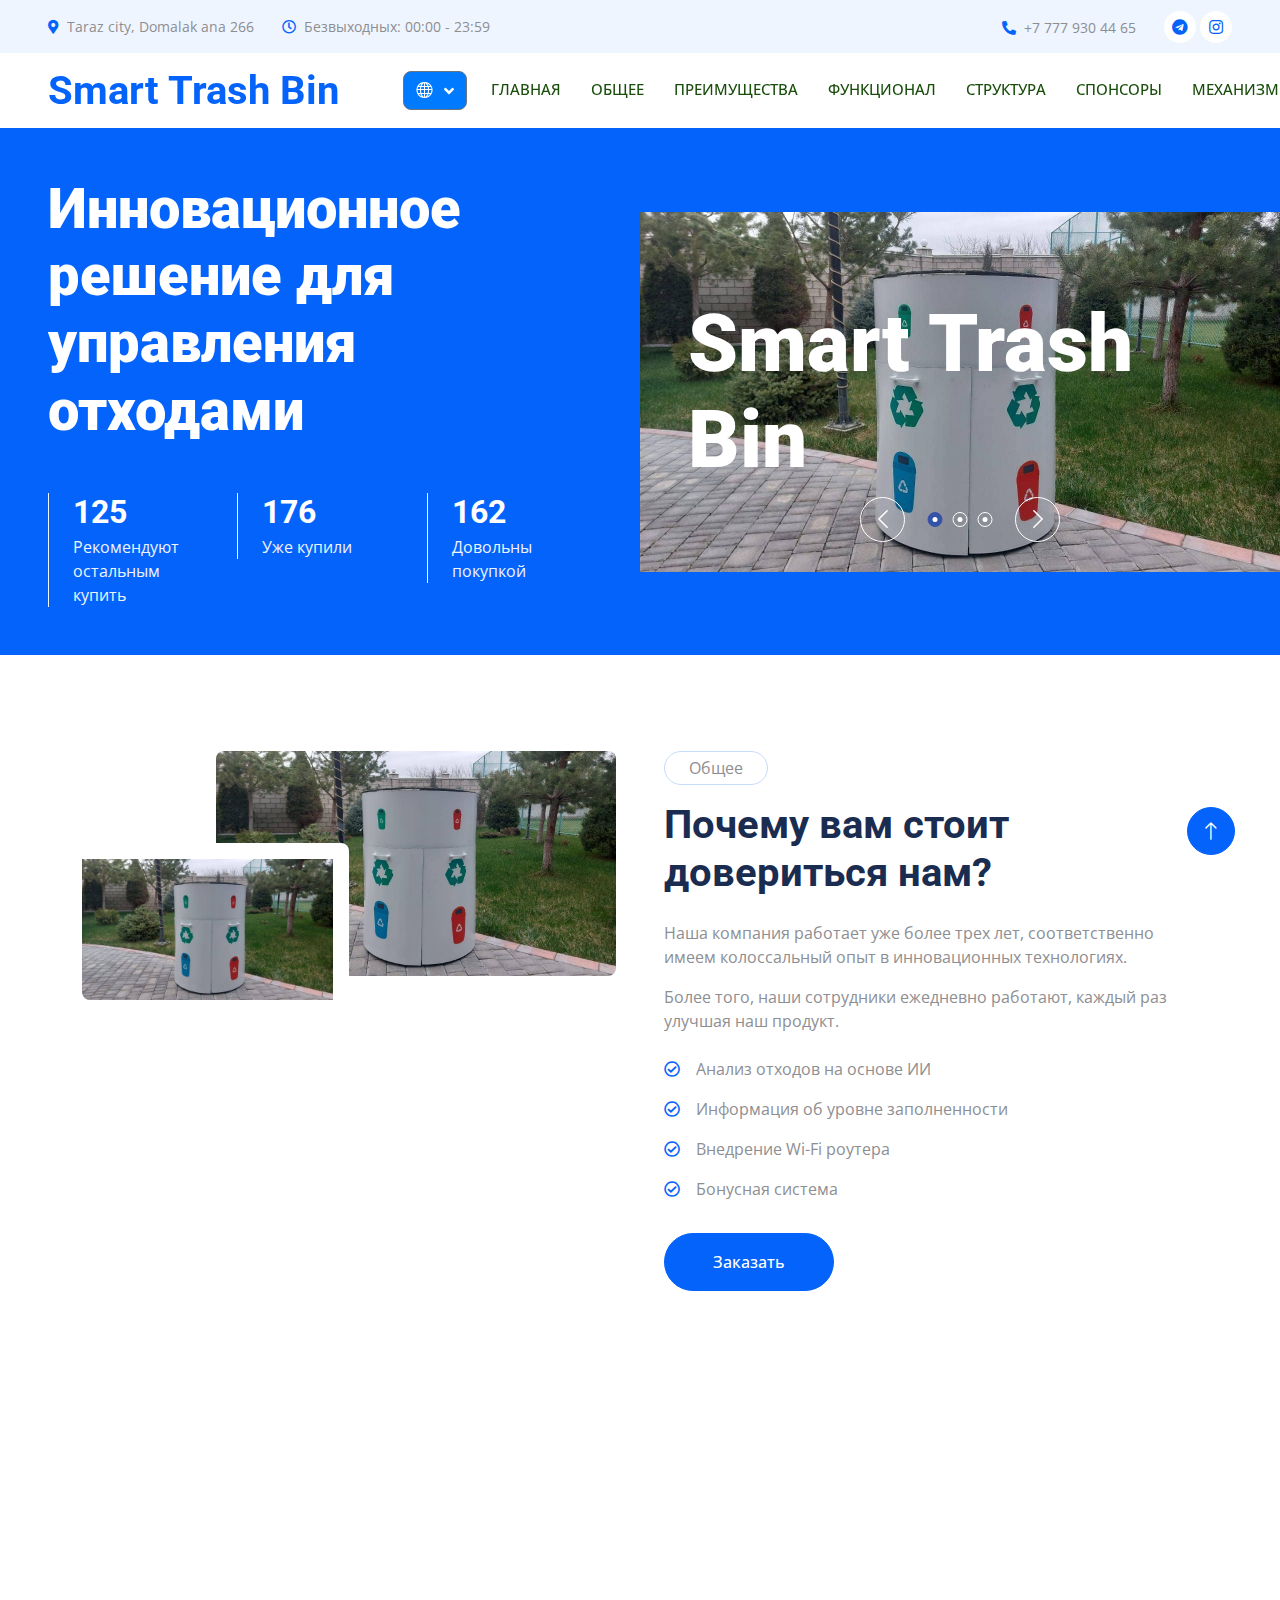
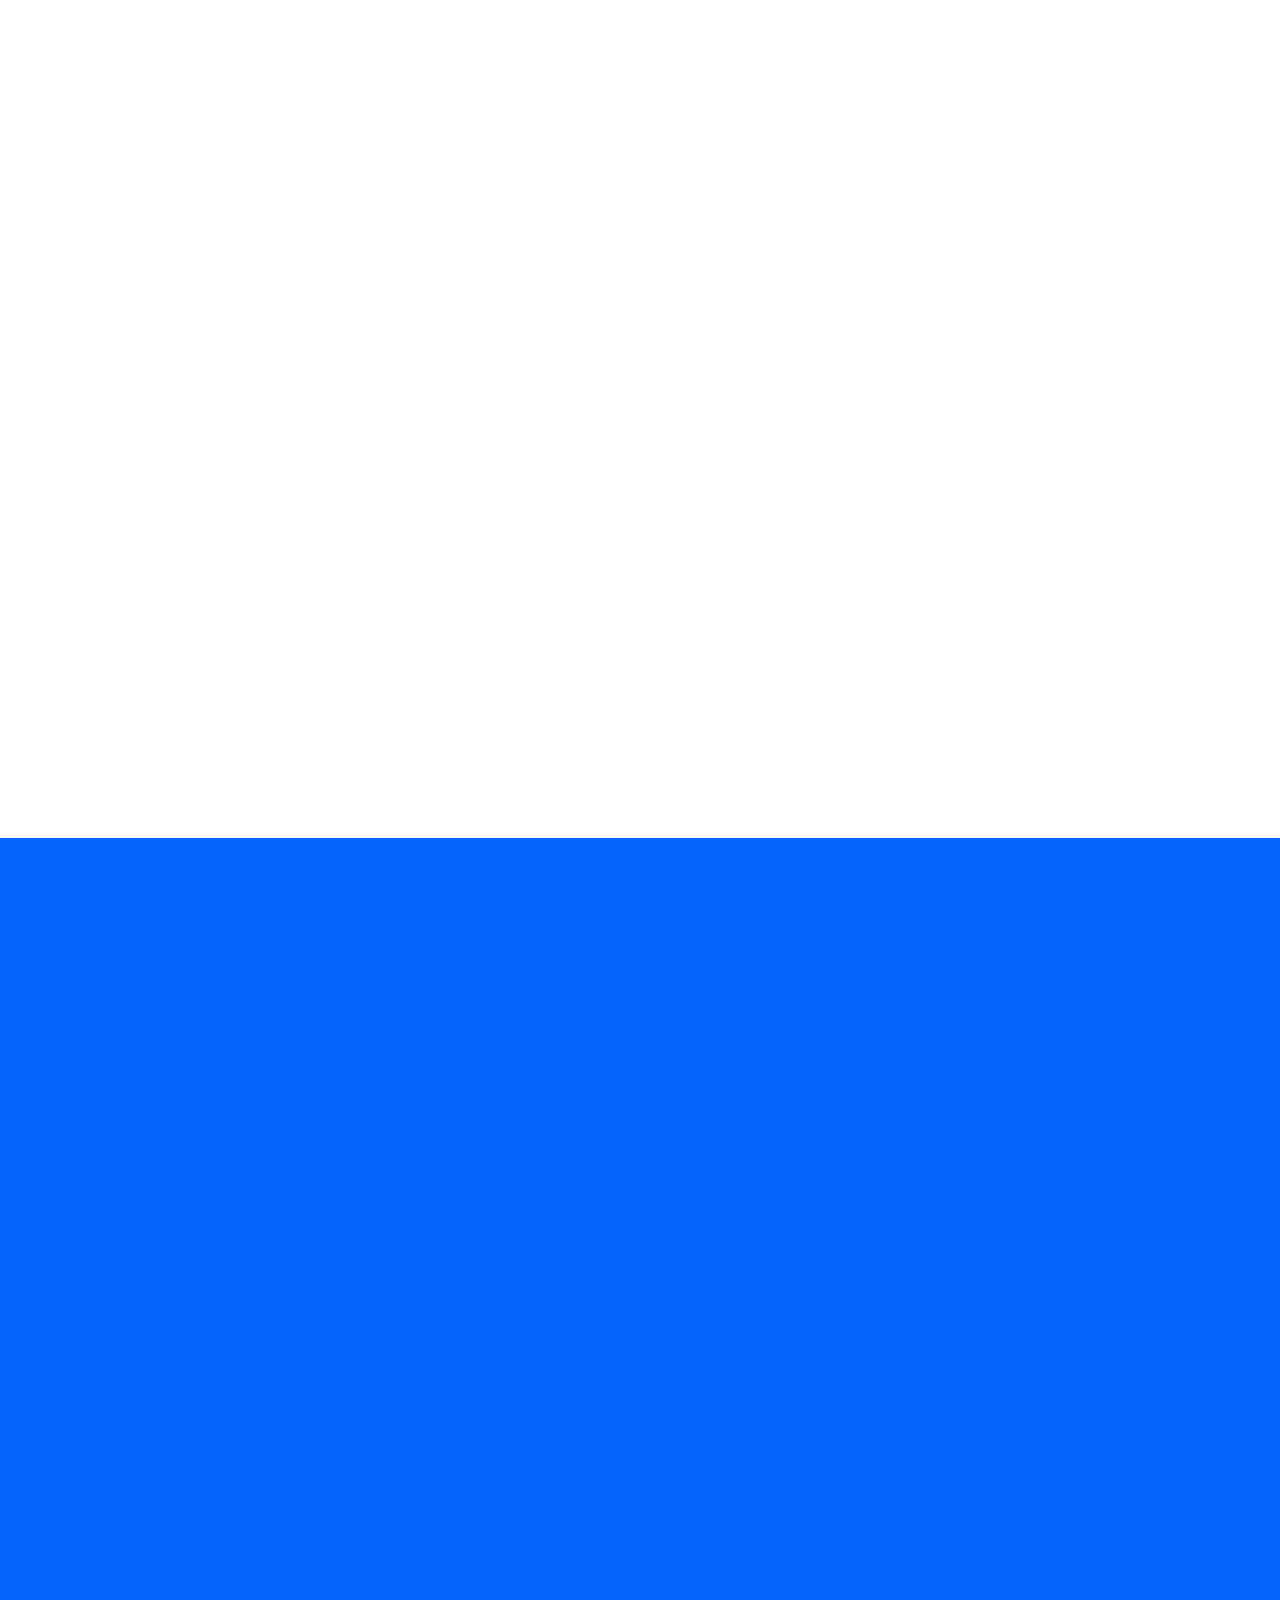
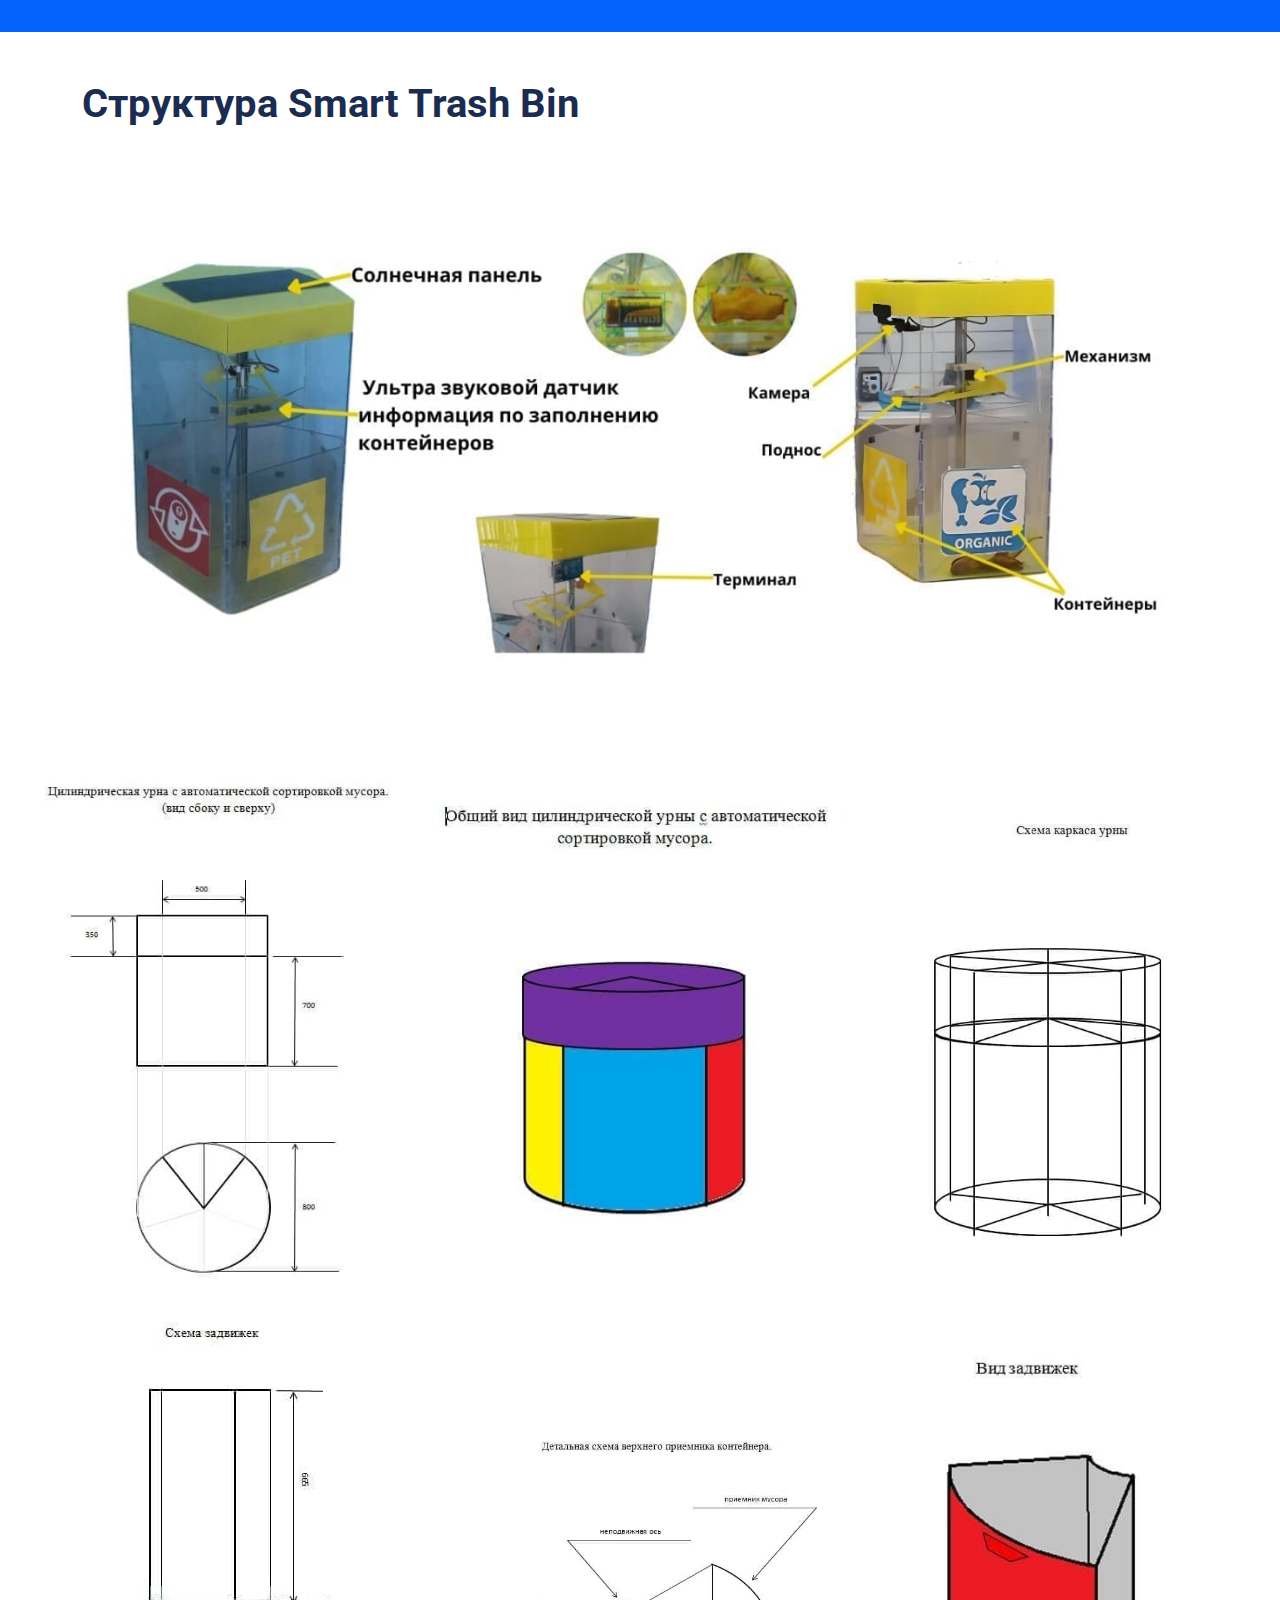
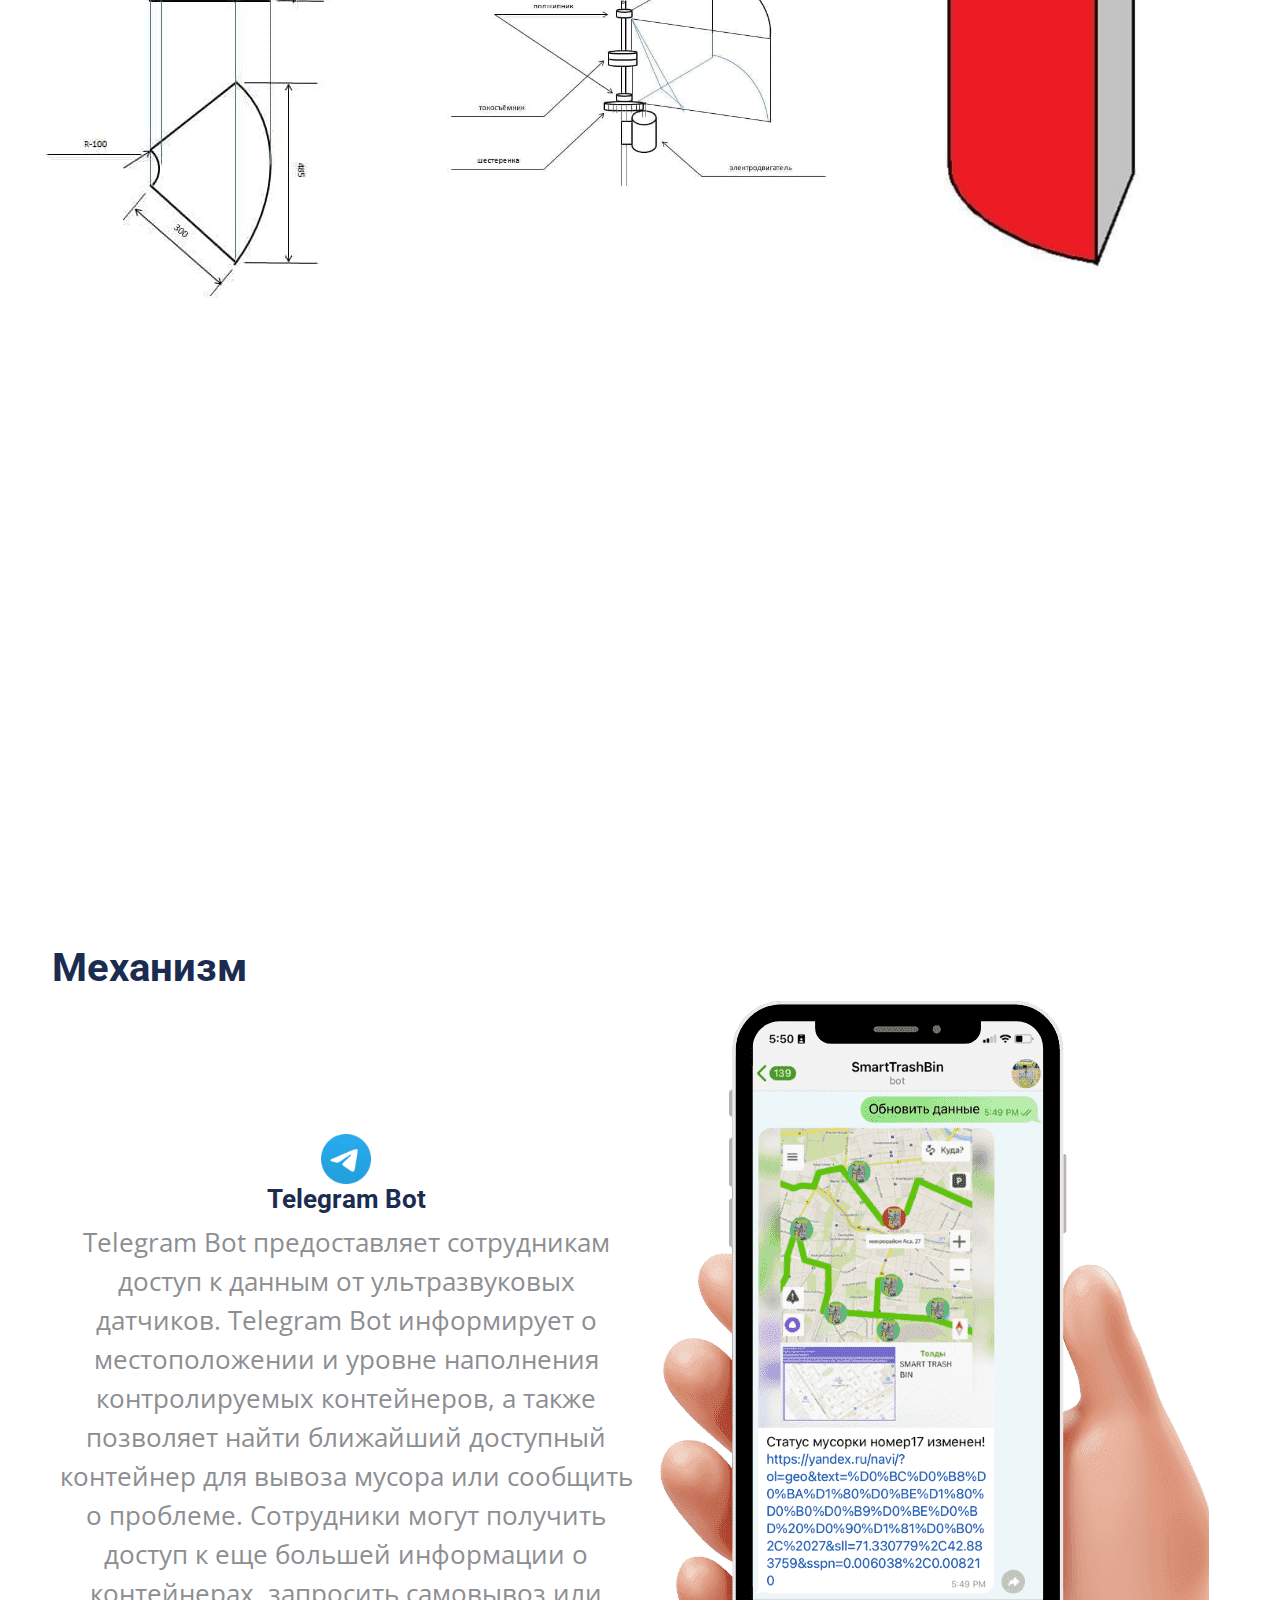
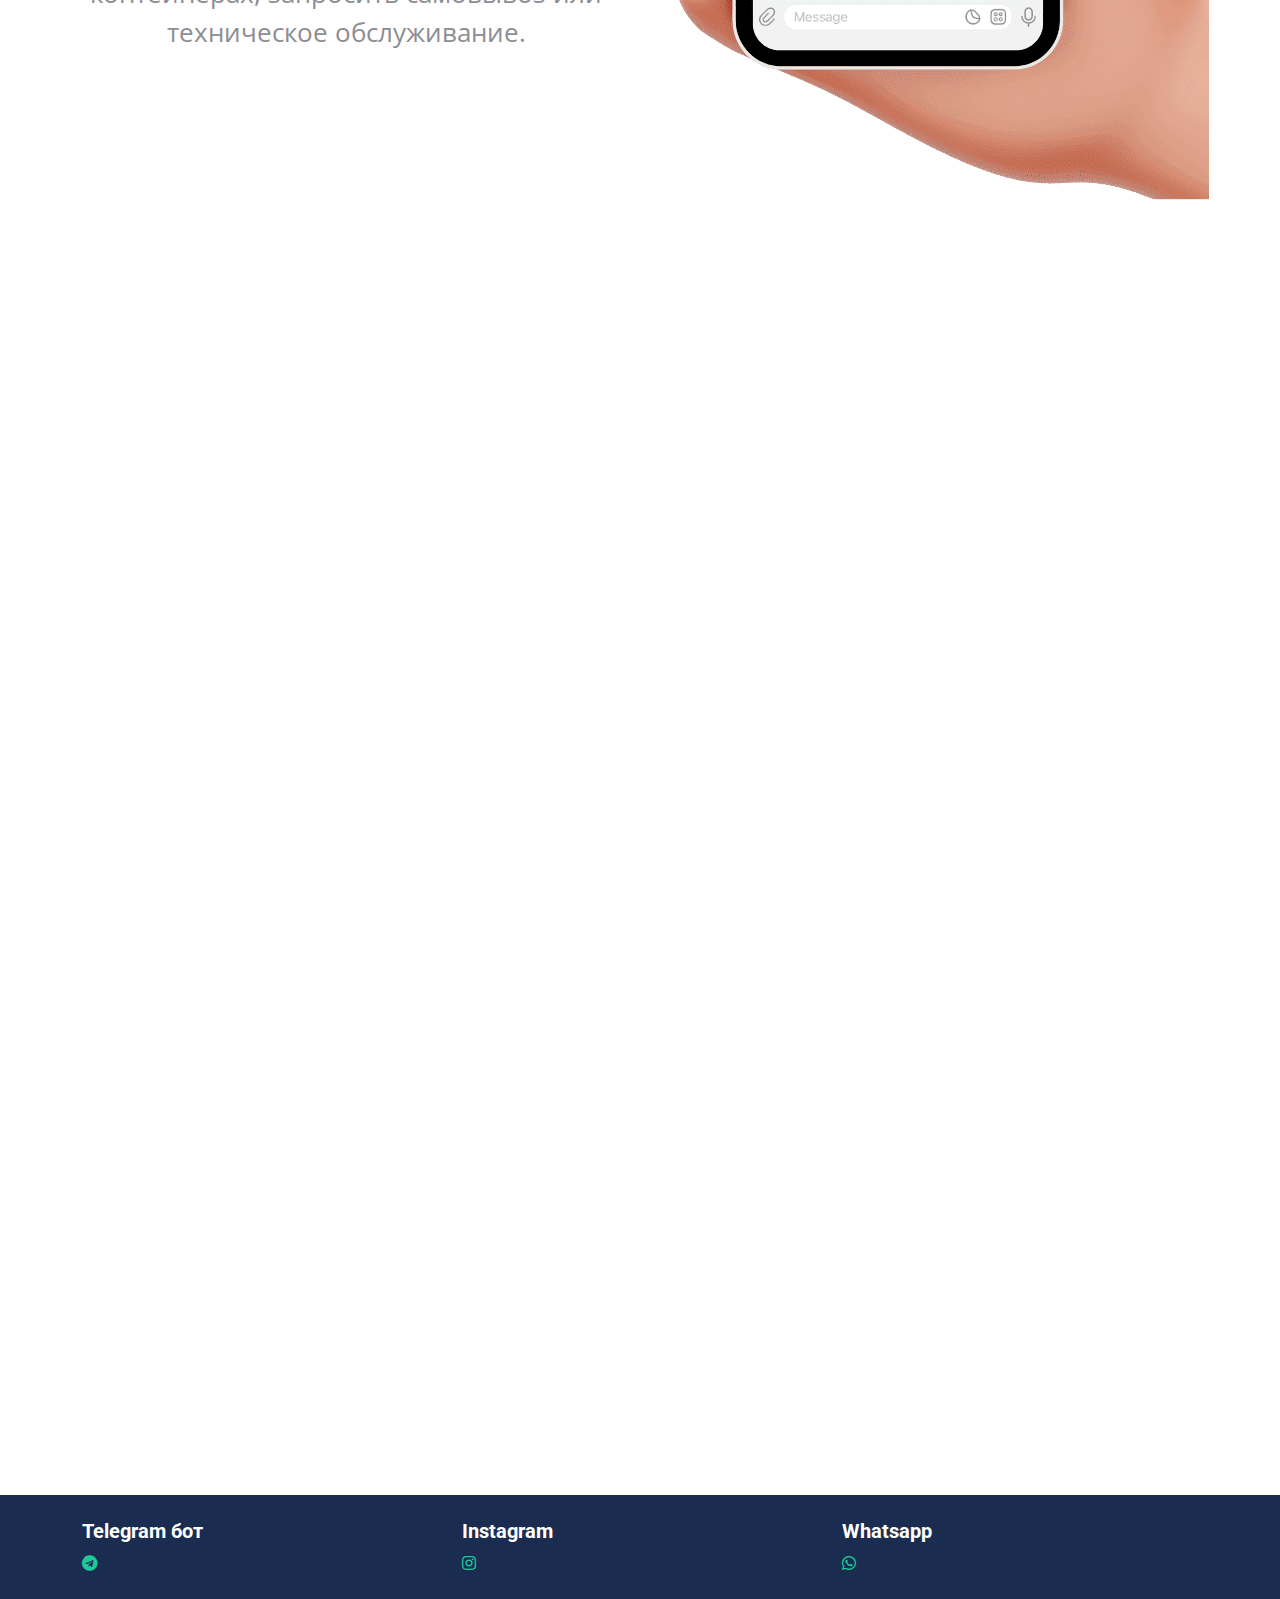
==== commit a39e7f67: "Update index.html" ====
--- a/index.html
+++ b/index.html
@@ -66,7 +66,7 @@
         <span class="navbar-toggler-icon"></span>
     </button>
     <div class="dropdown me-4">
-    <button class="btn btn-secondary dropdown-toggle lang" key="language" type="button" id="languageDropdown" data-bs-toggle="dropdown" aria-expanded="false">
+    <button class="btn btn-secondary dropdown-toggle lang" type="button" id="languageDropdown" data-bs-toggle="dropdown" aria-expanded="false">
         <i class="bi bi-globe"></i> <!-- This adds the globe icon -->
     </button>
     <ul class="dropdown-menu" aria-labelledby="languageDropdown">
--- a/css/style.css
+++ b/css/style.css
@@ -1,5 +1,19 @@
 .table-container {
   text-align: center;
+}
+
+.dropdown-toggle {
+  background-color: #007bff; /* Background color for the button */
+  color: #007bff; /* Text color */
+}
+
+.dropdown-menu {
+  background-color: #fff; /* Dropdown background color */
+}
+
+.dropdown-item:hover {
+  background-color: #007bff; /* Change color on hover */
+  color: white; /* Change text color on hover */
 }
 
 .image-table {
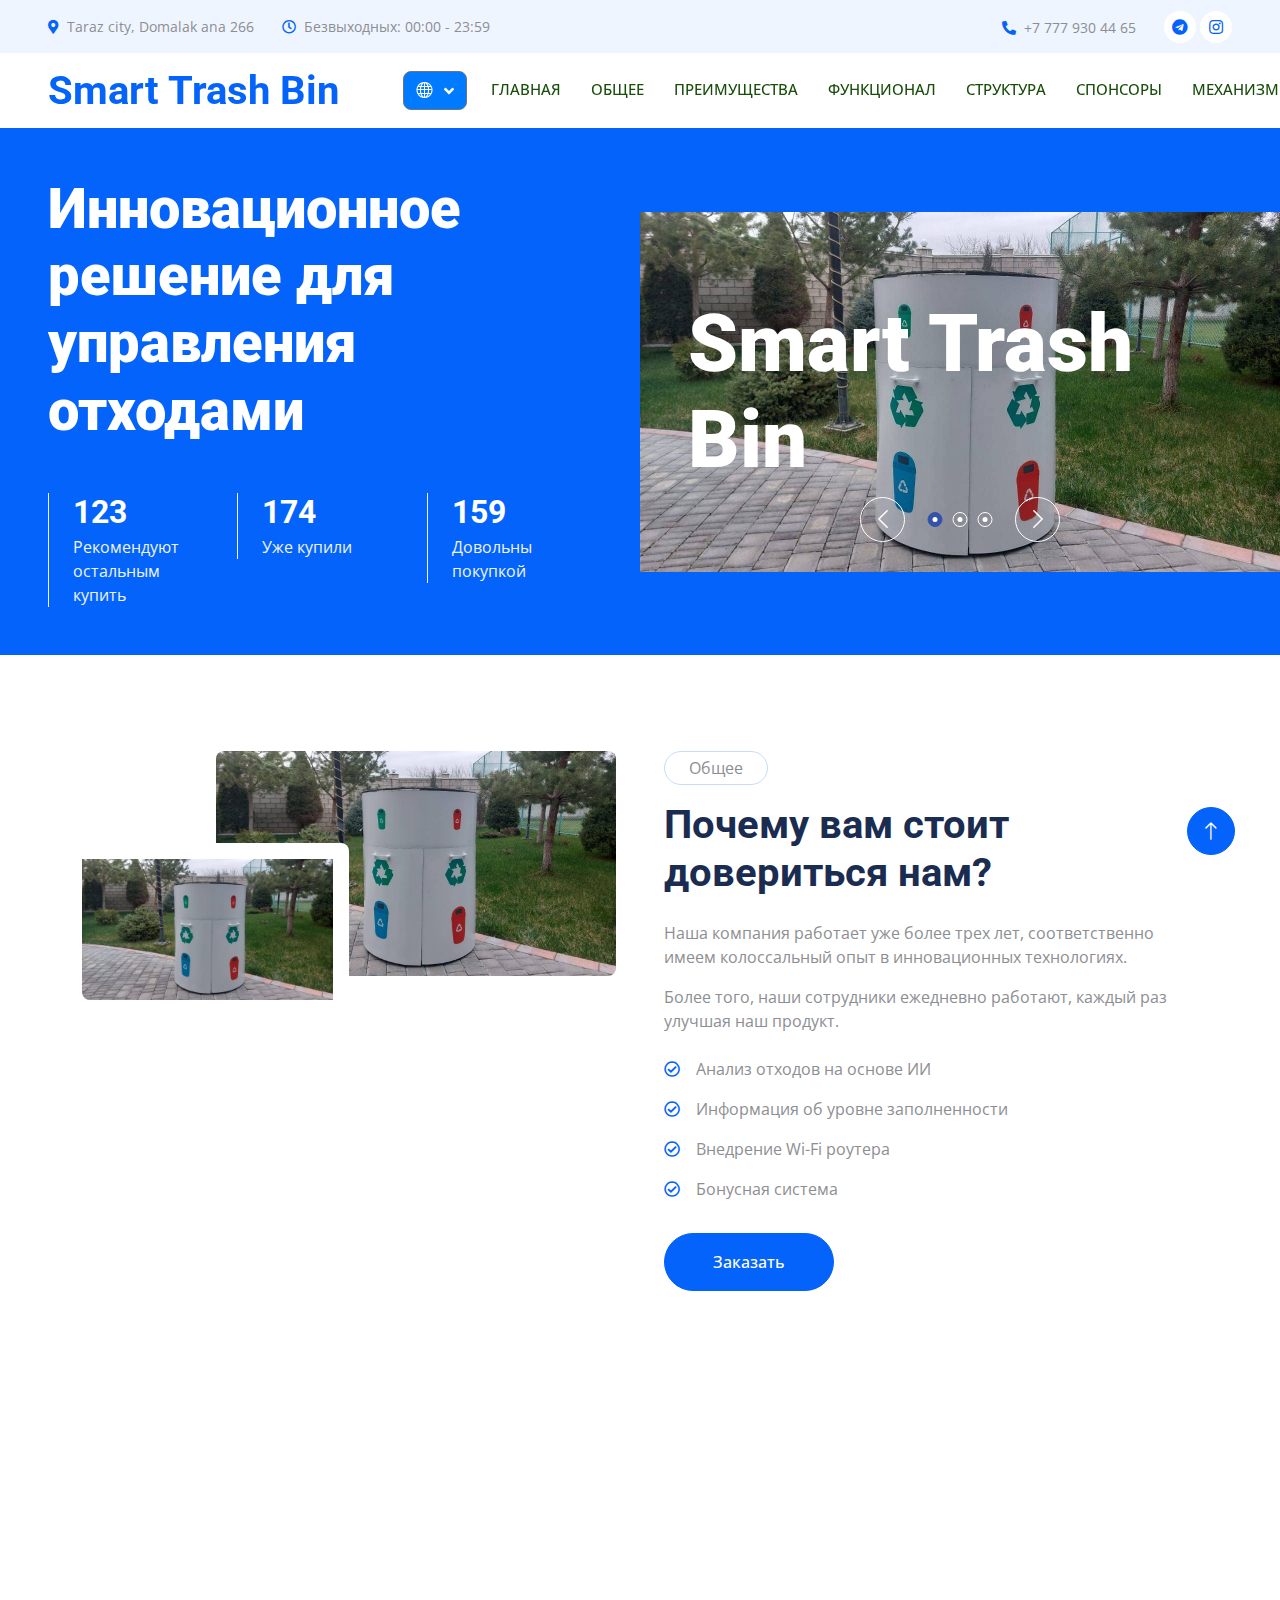
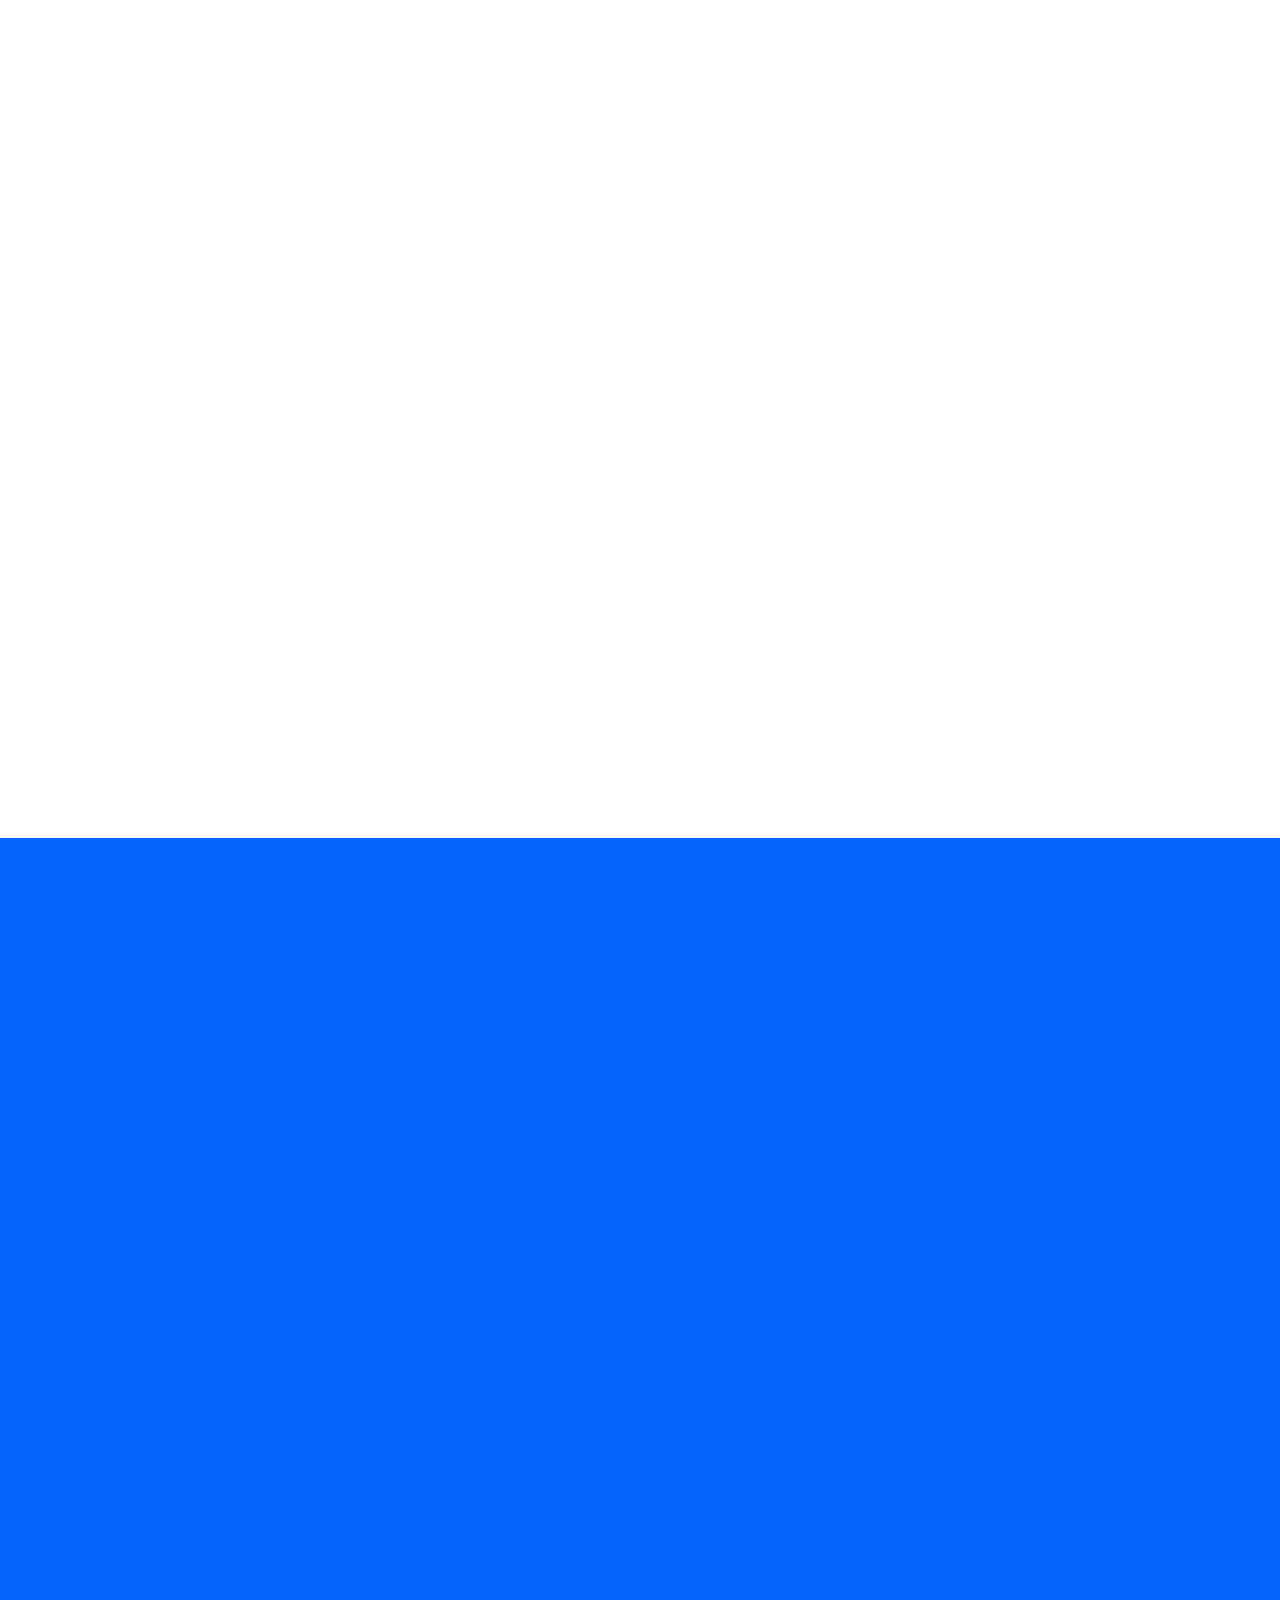
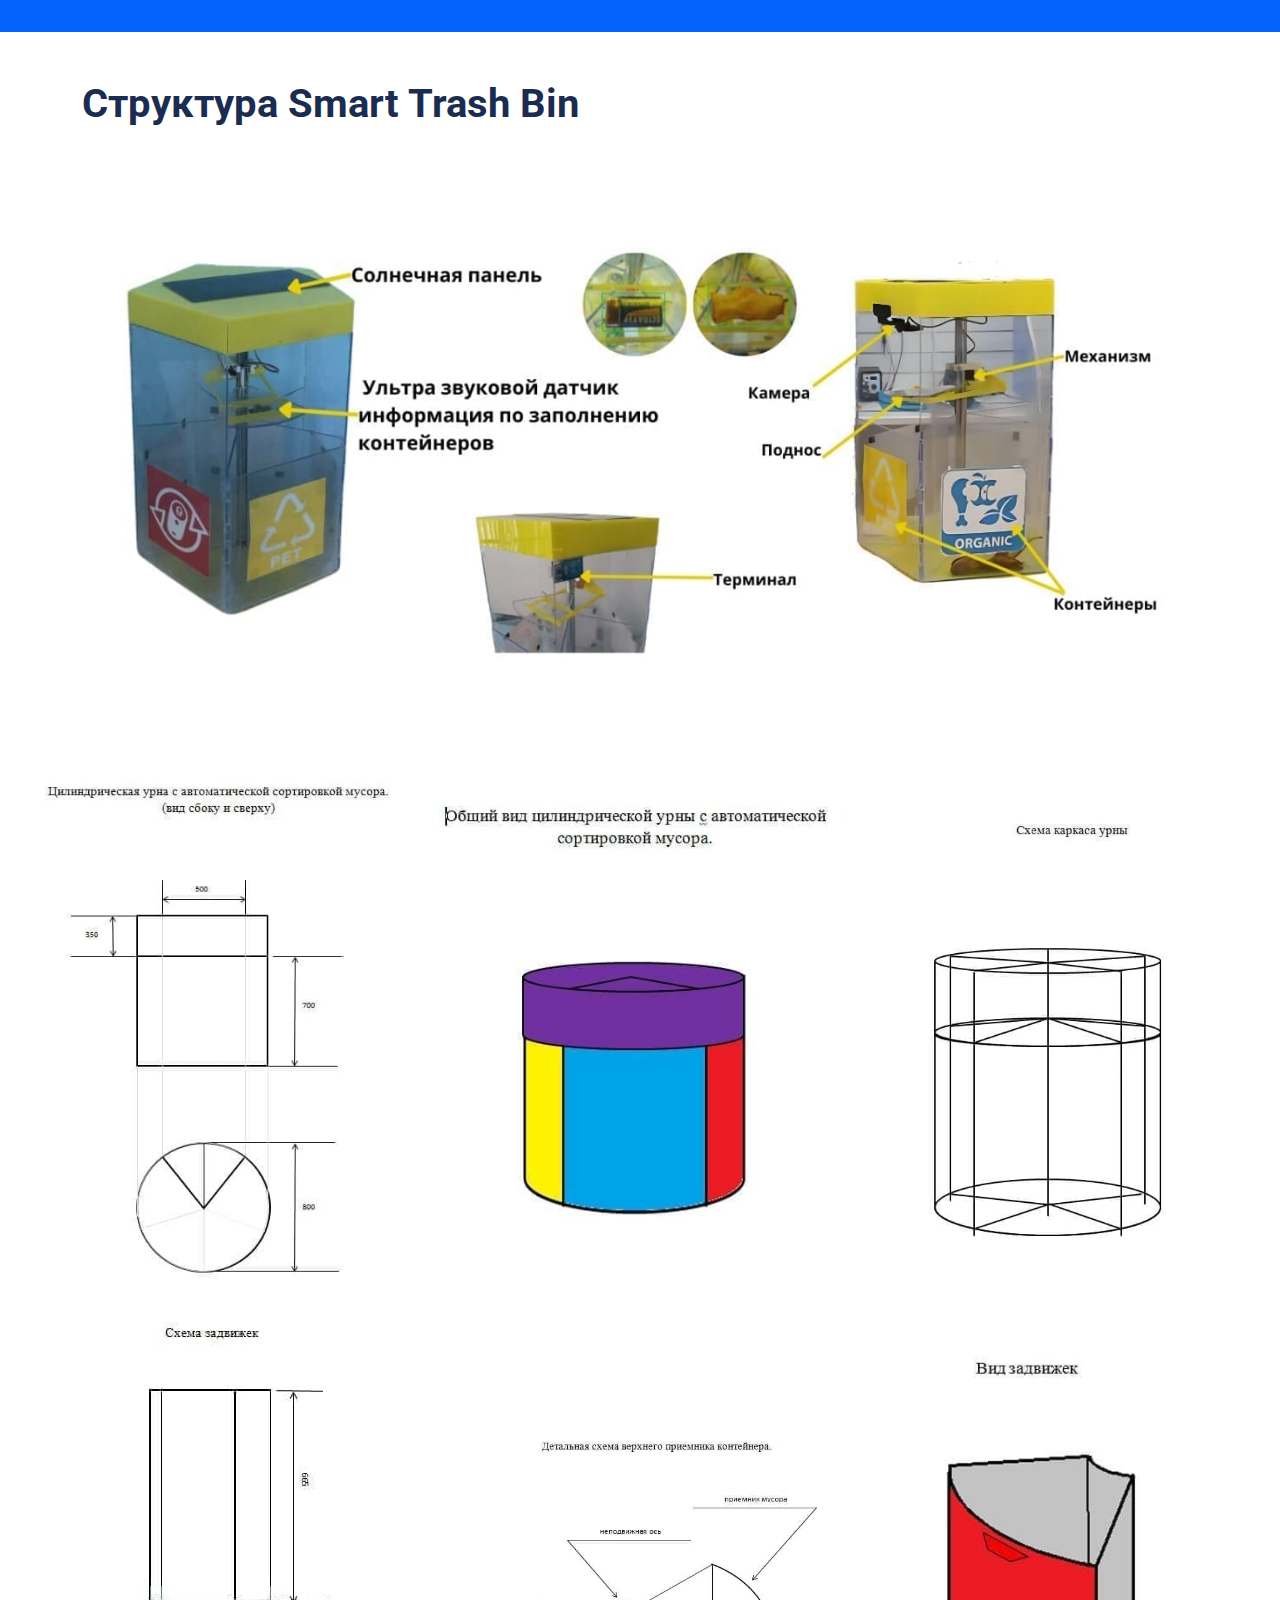
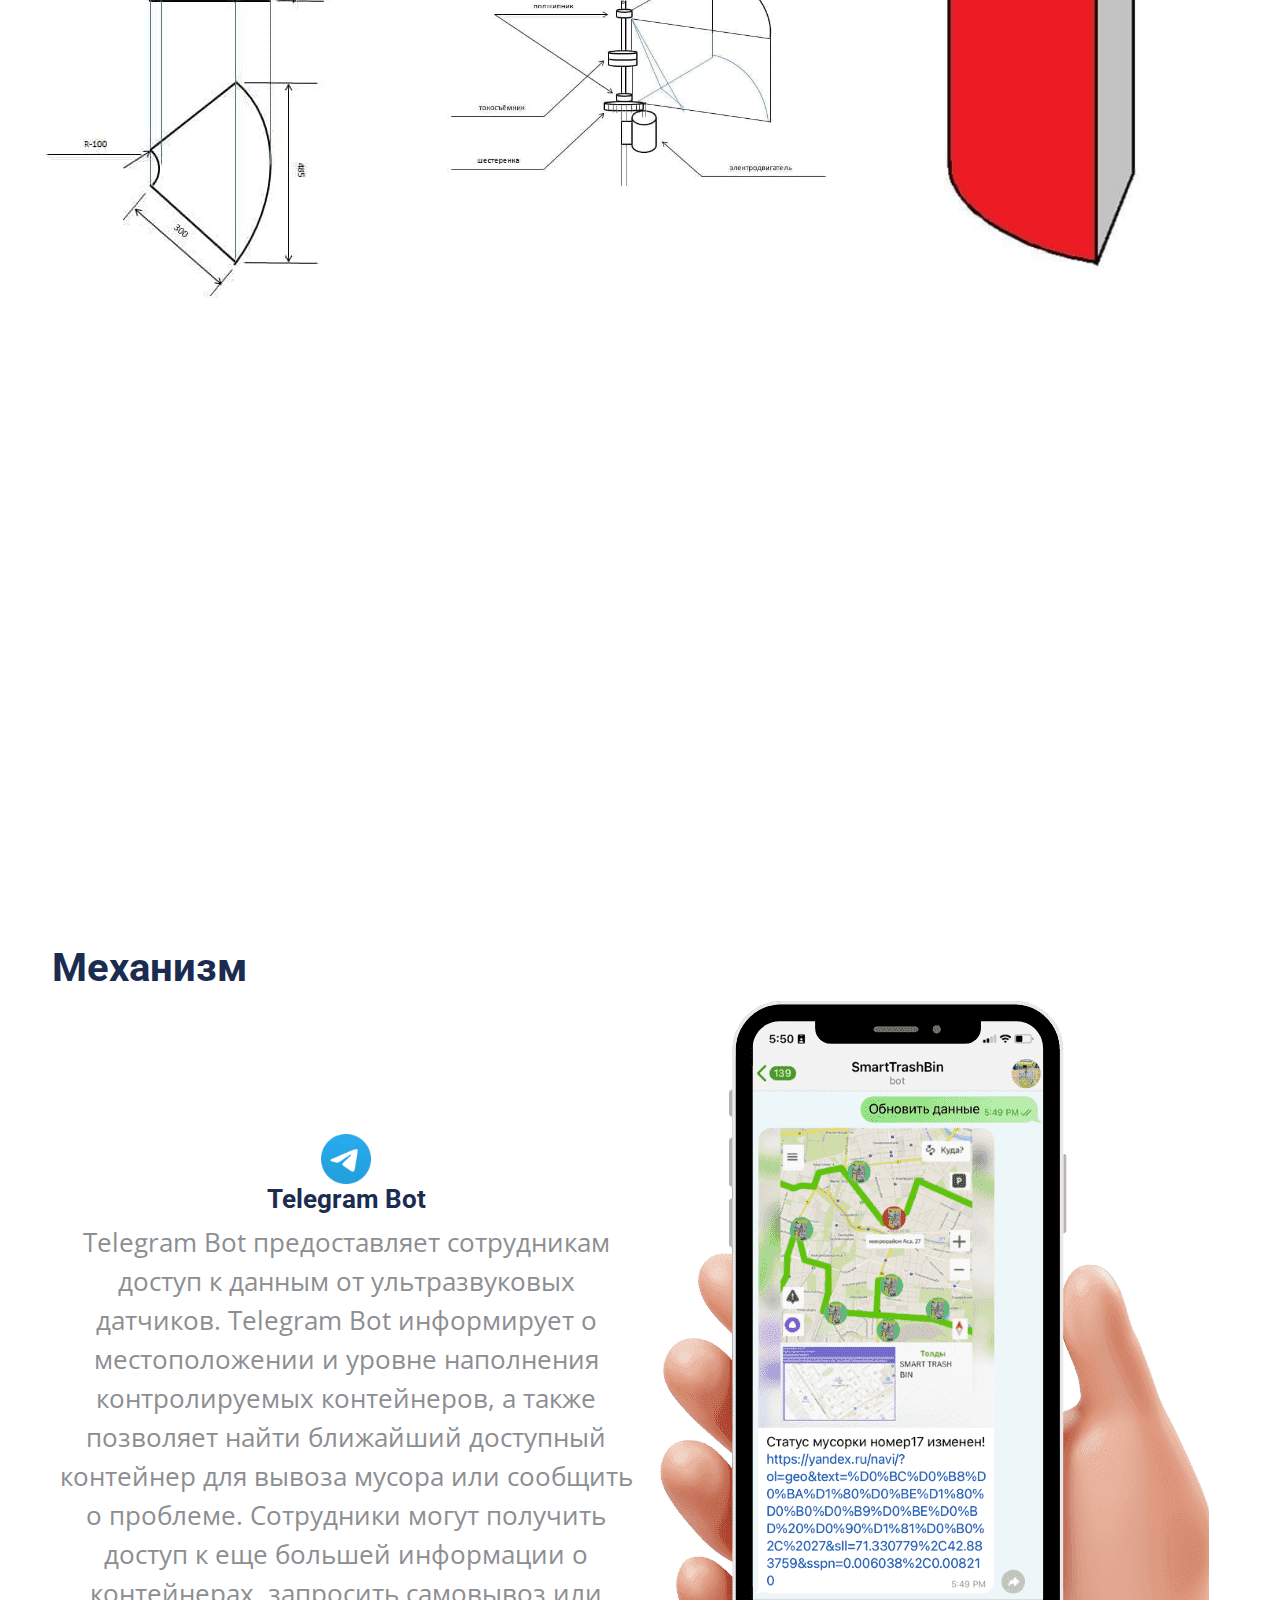
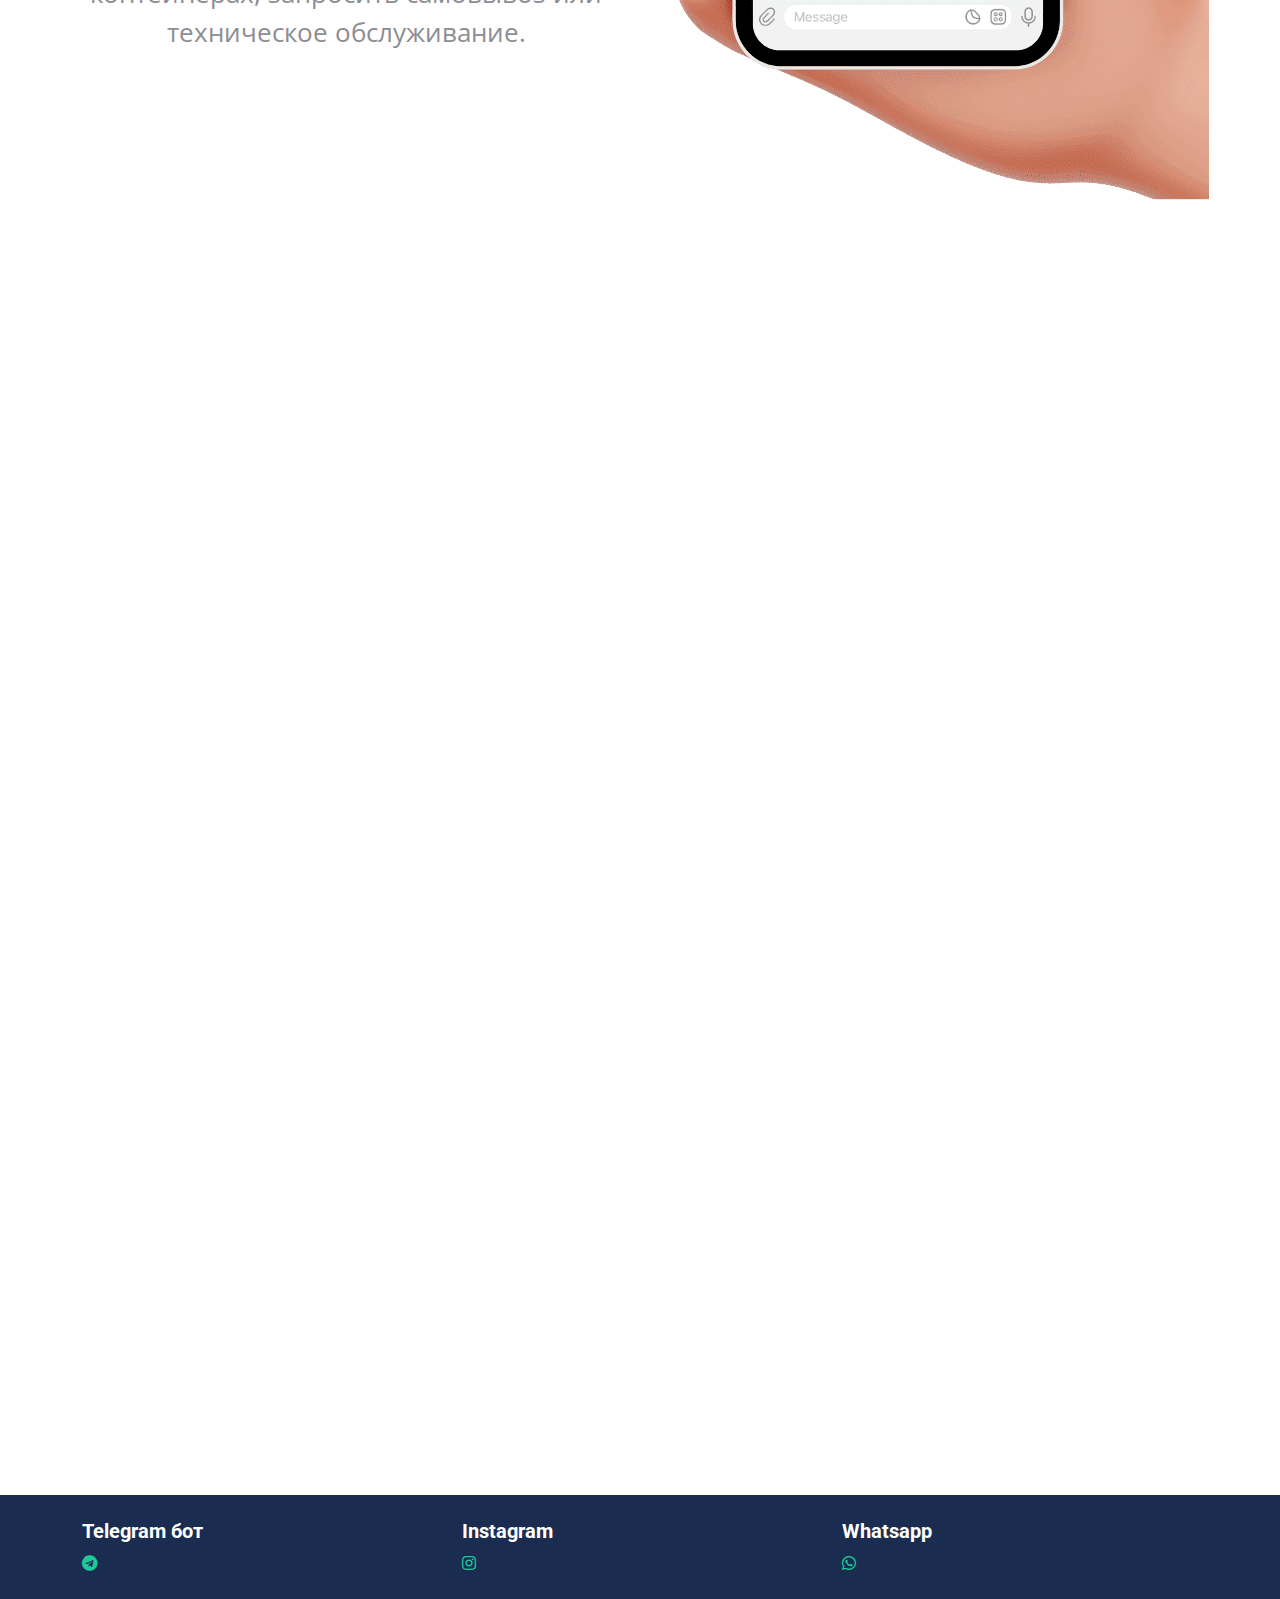
==== commit 23e0409f: "Update index.html" ====
--- a/index.html
+++ b/index.html
@@ -386,7 +386,7 @@
                             <img class="img-fluid" src="img/sponsor2.png" alt="">
                         </div>
                         <div class="team-text bg-light text-center p-4">
-                            <h5>UNESKO</h5>
+                            <h5>UNESCO</h5>
                             <p class="text-primary">sponsor</p>
                             <div class="team-social text-center">
 
